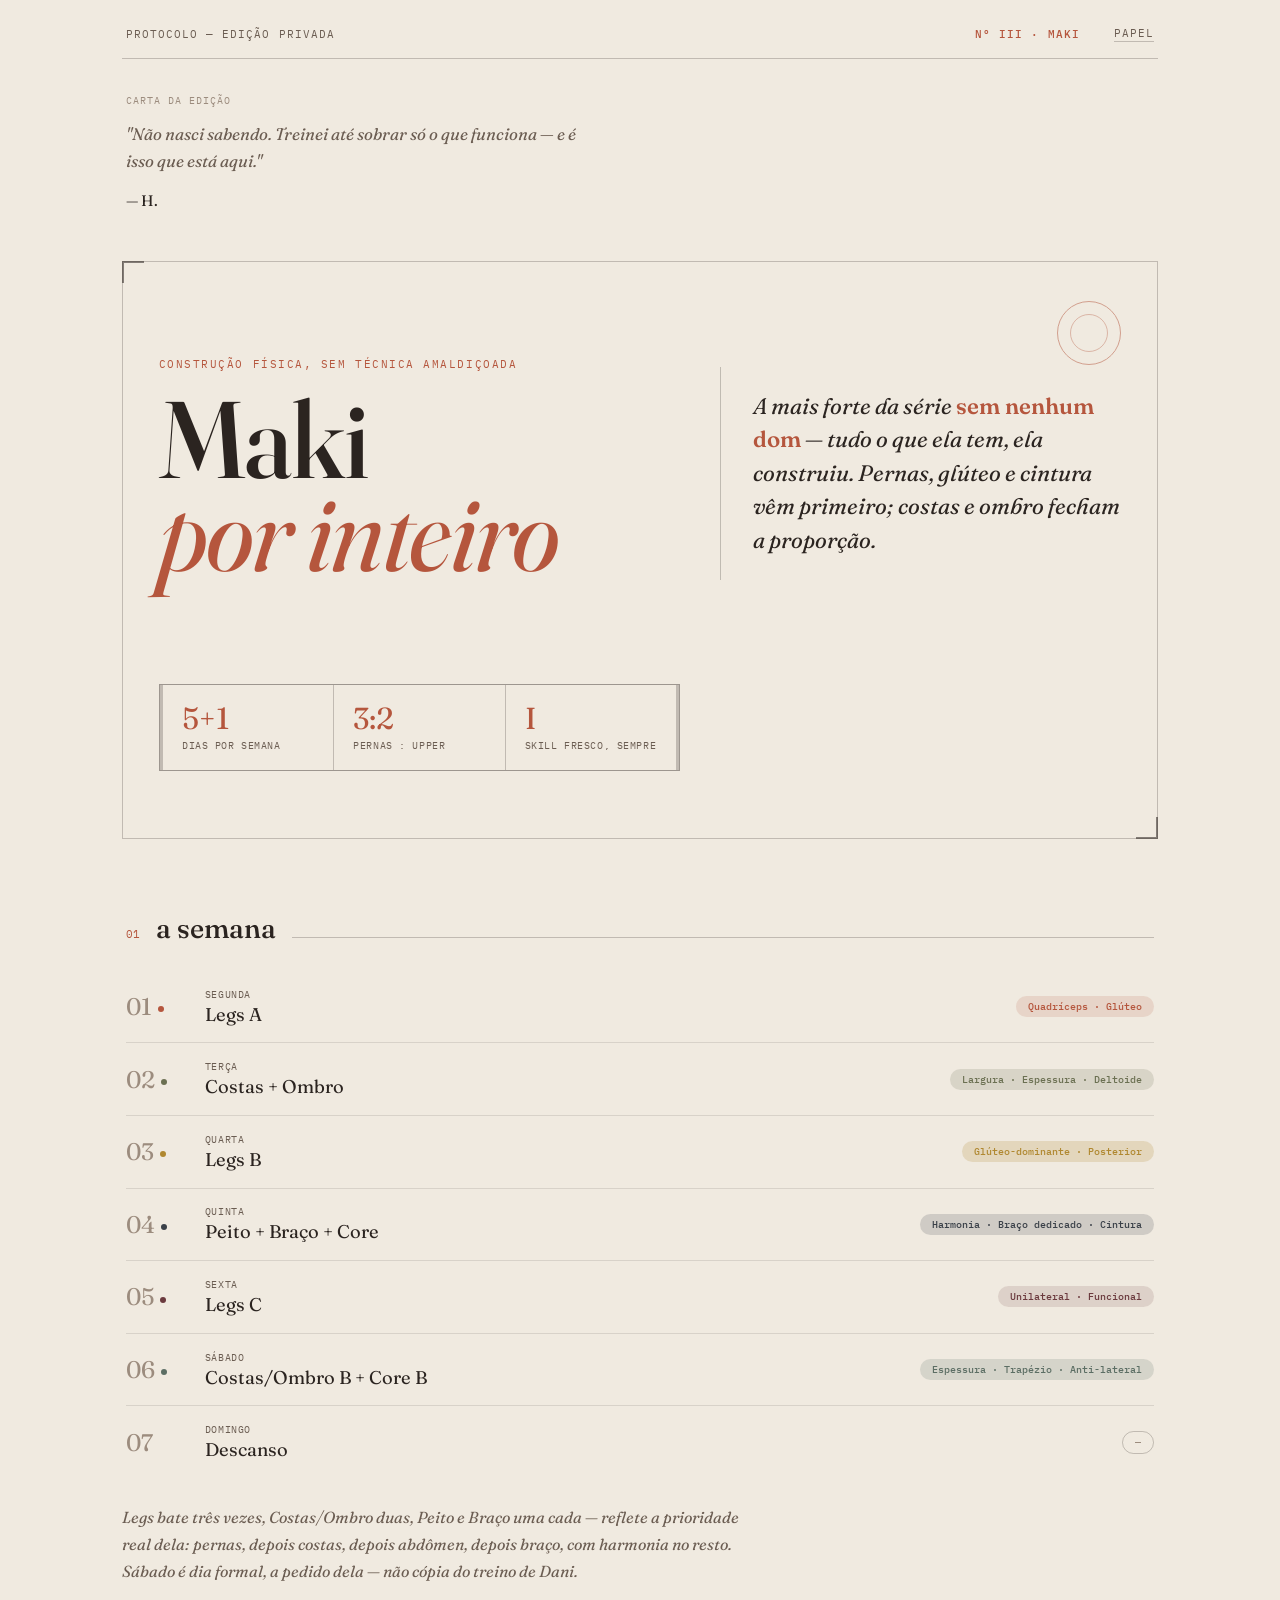
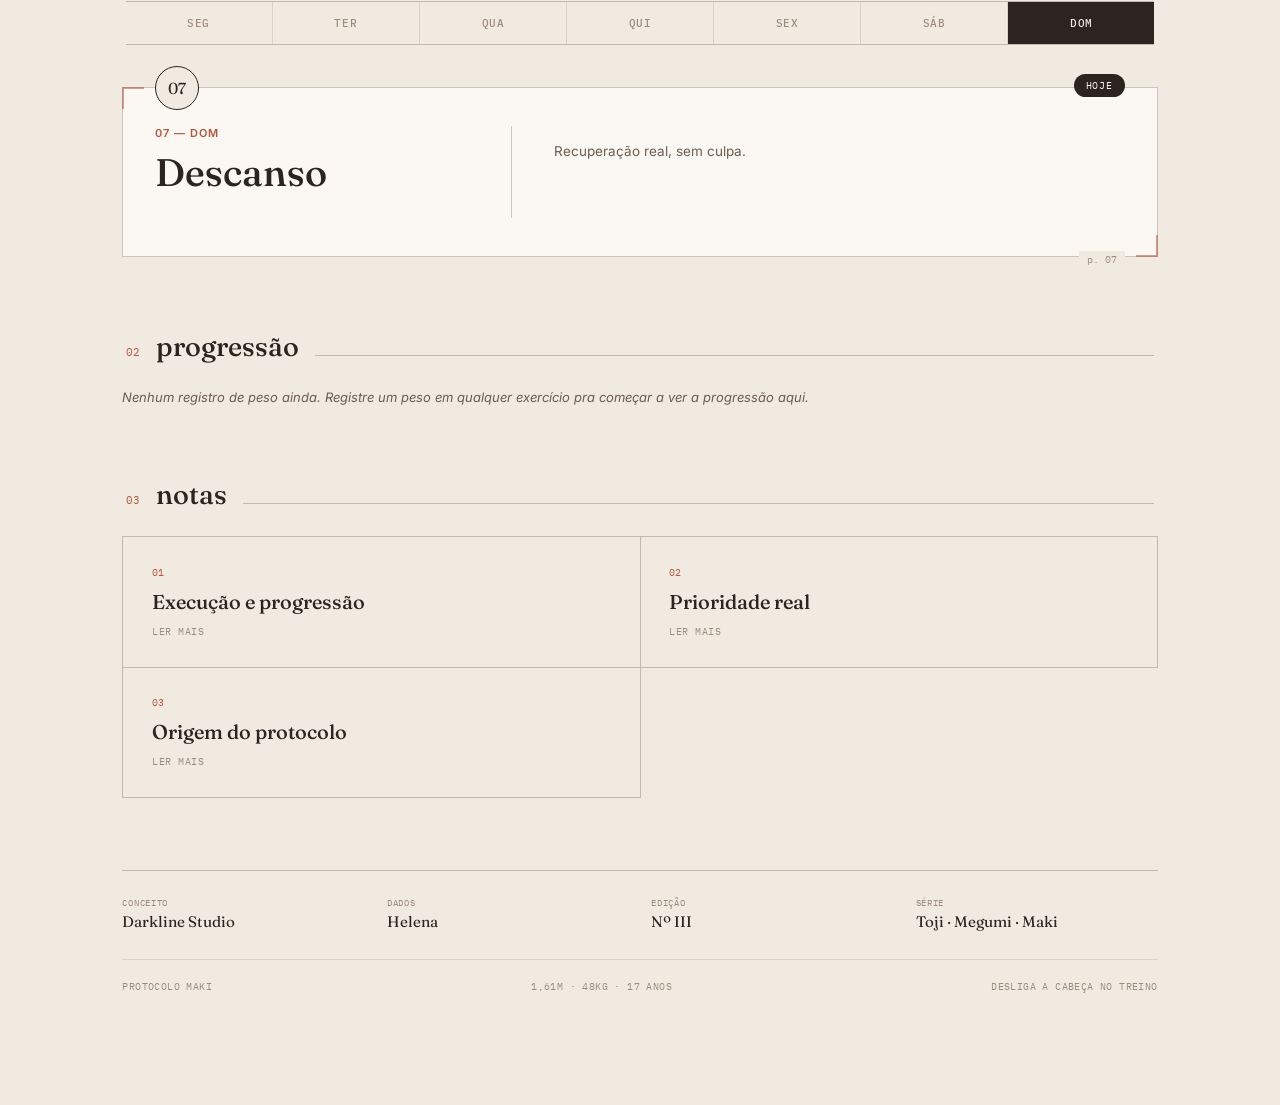
==== docs/maki/index.html @ 4b254512 "Atualizar o maki" ====
<!DOCTYPE html>
<html lang="pt-BR">
<head>
<meta charset="UTF-8">
<meta name="viewport" content="width=device-width, initial-scale=1.0, viewport-fit=cover">
<title>MAKI</title>
<meta name="theme-color" content="#EFE3DC">
<meta name="mobile-web-app-capable" content="yes">
<meta name="apple-mobile-web-app-capable" content="yes">
<meta name="apple-mobile-web-app-status-bar-style" content="black-translucent">
<meta name="apple-mobile-web-app-title" content="Maki">
<link rel="apple-touch-icon" href="data:image/svg+xml,%3Csvg xmlns='http://www.w3.org/2000/svg' viewBox='0 0 100 100'%3E%3Crect width='100' height='100' fill='%233B2A2E'/%3E%3Ctext x='50' y='68' font-family='Georgia, serif' font-size='52' fill='%23EFE3DC' text-anchor='middle'%3EM%3C/text%3E%3C/svg%3E">
<link rel="icon" href="data:image/svg+xml,%3Csvg xmlns='http://www.w3.org/2000/svg' viewBox='0 0 100 100'%3E%3Crect width='100' height='100' fill='%233B2A2E'/%3E%3Ctext x='50' y='68' font-family='Georgia, serif' font-size='52' fill='%23EFE3DC' text-anchor='middle'%3EM%3C/text%3E%3C/svg%3E">
<link id="manifestLink" rel="manifest" href="">
<link rel="preconnect" href="https://fonts.googleapis.com">
<link rel="preconnect" href="https://fonts.gstatic.com" crossorigin>
<link href="https://fonts.googleapis.com/css2?family=Fraunces:ital,opsz,wght@0,9..144,400;0,9..144,500;0,9..144,600;1,9..144,400;1,9..144,500&family=Inter:wght@400;500;600&family=IBM+Plex+Mono:wght@400;500&display=swap" rel="stylesheet">
<style>
:root {
  --bg: #F0EAE0;
  --bg-card: #F7F4EE;
  --bg-deep: #E6DCCE;
  --ink: #2B2420;
  --ink-soft: #6B5D52;
  --ink-faint: #9C8C7E;
  --accent: #B5563D;
  --accent-ink: #F7F4EE;
  --line: rgba(43,36,32,0.12);
  --line-strong: rgba(43,36,32,0.24);
  --cream: #FBF8F3;

  --day-seg: #B5563D;
  --day-ter: #6B7052;
  --day-qua: #B08830;
  --day-qui: #3A4048;
  --day-sex: #6B3A3E;
  --day-sab: #5C6E64;
}

[data-theme="dark"] {
  --bg: #1A1613;
  --bg-card: #211C17;
  --bg-deep: #14100D;
  --ink: #EDE6DA;
  --ink-soft: #A89684;
  --ink-faint: #6B5D52;
  --accent: #D9C9A8;
  --accent-ink: #211C17;
  --line: rgba(237,230,218,0.1);
  --line-strong: rgba(237,230,218,0.2);
  --cream: #241C16;

  --day-seg: #D68465;
  --day-ter: #99A17A;
  --day-qua: #D2AA5C;
  --day-qui: #7E8A96;
  --day-sex: #A56269;
  --day-sab: #8CA396;
}

html { transition: background 0.25s ease; }
body, .panel-grid, .tab-btn, .ex-row, .appendix-cell, .week-card, .hero { transition: background 0.25s ease, color 0.25s ease, border-color 0.25s ease; }

* { box-sizing: border-box; }

html, body {
  margin: 0;
  padding: 0;
  background: var(--bg);
  color: var(--ink);
  font-family: 'Inter', sans-serif;
  -webkit-font-smoothing: antialiased;
  overflow-x: hidden;
  width: 100%;
}

body { position: relative; }

.serif { font-family: 'Fraunces', serif; }
.mono { font-family: 'IBM Plex Mono', monospace; }

/* ---- organic backdrop: ink blobs, painted loosely, never randomly ---- */
.blob-field {
  position: fixed;
  inset: 0;
  z-index: -1;
  overflow: hidden;
  pointer-events: none;
}

.blob-field svg { position: absolute; }

:root[data-theme="dark"] .blob-field svg { filter: brightness(1.6) saturate(1.15); }

/* ---- signature circle, used as a recurring motif ---- */
.ring {
  position: absolute;
  border-radius: 50%;
  border: 1.5px solid currentColor;
  opacity: 0.35;
}

.dot {
  position: absolute;
  border-radius: 50%;
}

.wrap {
  max-width: 1080px;
  width: 100%;
  margin: 0 auto;
  padding: 0 1.4rem 7rem;
  overflow-x: hidden;
}

/* ================= MASTHEAD ================= */

.masthead {
  display: flex;
  justify-content: space-between;
  align-items: center;
  gap: 12px;
  padding: 1.6rem 0.2rem 1rem;
  border-bottom: 1px solid var(--line-strong);
  font-family: 'IBM Plex Mono', monospace;
  font-size: 10.5px;
  letter-spacing: 0.1em;
  text-transform: uppercase;
  color: var(--ink-soft);
}

.masthead .issue { color: var(--accent); font-weight: 500; margin-left: auto; margin-right: 1.4rem; }

.theme-toggle {
  border: none;
  background: none;
  padding: 0;
  font-family: 'IBM Plex Mono', monospace;
  font-size: 10.5px;
  letter-spacing: 0.1em;
  text-transform: uppercase;
  color: var(--ink-soft);
  cursor: pointer;
  border-bottom: 1px solid var(--line-strong);
  padding-bottom: 1px;
  transition: color 0.2s ease, border-color 0.2s ease;
}

.theme-toggle:hover { color: var(--accent); border-color: var(--accent); }

.theme-toggle .label-dark { display: none; }
[data-theme="dark"] .theme-toggle .label-light { display: none; }
[data-theme="dark"] .theme-toggle .label-dark { display: inline; }

.editorial-letter {
  padding: 2.2rem 0.2rem 1.6rem;
  max-width: 460px;
}

.editorial-letter .sig-kicker {
  font-family: 'IBM Plex Mono', monospace;
  font-size: 10px;
  letter-spacing: 0.1em;
  text-transform: uppercase;
  color: var(--ink-faint);
  margin-bottom: 0.9rem;
}

.editorial-letter p {
  font-family: 'Fraunces', serif;
  font-style: italic;
  font-size: 1.05rem;
  line-height: 1.6;
  color: var(--ink-soft);
  margin: 0;
}

.editorial-letter .sig {
  margin-top: 1rem;
  font-family: 'Fraunces', serif;
  font-style: normal;
  font-size: 0.95rem;
  color: var(--ink);
}

/* ================= HERO — editorial spread ================= */

.hero {
  display: grid;
  grid-template-columns: 1.3fr 1fr;
  gap: 2.5rem;
  align-items: end;
  padding: 3.4rem 2.2rem 4.2rem;
  border: 1px solid var(--line-strong);
  position: relative;
  margin-top: 1.6rem;
}

.hero::before, .hero::after,
.hero-corner-tl, .hero-corner-br { content: ''; }

.frame-corner {
  position: absolute;
  width: 22px;
  height: 22px;
  border-color: var(--accent);
  opacity: 0.55;
}
.frame-corner.tl { top: -1px; left: -1px; border-top: 2px solid; border-left: 2px solid; }
.frame-corner.br { bottom: -1px; right: -1px; border-bottom: 2px solid; border-right: 2px solid; }

.hero-ring {
  position: absolute;
  top: 2.4rem;
  right: 2.2rem;
  width: 64px;
  height: 64px;
  border-radius: 50%;
  border: 1.5px solid var(--accent);
  opacity: 0.5;
}
.hero-ring::before {
  content: '';
  position: absolute;
  inset: 12px;
  border-radius: 50%;
  border: 1px solid var(--accent);
  opacity: 0.7;
}

.hero-left { grid-column: 1; }

.hero-kicker {
  font-family: 'IBM Plex Mono', monospace;
  font-size: 11px;
  letter-spacing: 0.14em;
  text-transform: uppercase;
  color: var(--accent);
  margin-bottom: 1.4rem;
}

.hero-title {
  font-family: 'Fraunces', serif;
  font-weight: 500;
  font-size: clamp(3.4rem, 9vw, 6.8rem);
  line-height: 0.86;
  margin: 0;
  letter-spacing: -0.015em;
  color: var(--ink);
}

.hero-title .it { font-style: italic; font-weight: 400; color: var(--accent); }

.hero-right {
  grid-column: 2;
  border-left: 1px solid var(--line-strong);
  padding-left: 2rem;
}

.hero-manifesto {
  font-family: 'Fraunces', serif;
  font-style: italic;
  font-weight: 400;
  font-size: clamp(1.1rem, 2.4vw, 1.4rem);
  line-height: 1.5;
  color: var(--ink);
}

.hero-manifesto b { font-style: normal; font-weight: 600; color: var(--accent); }

.hero-meta-row {
  margin-top: 4rem;
  padding: 0 0.2rem;
  display: grid;
  grid-template-columns: repeat(3, 1fr);
  gap: 1px;
  background: var(--line-strong);
  border: 1px solid var(--line-strong);
}

.hero-meta-cell {
  background: var(--bg);
  padding: 1.1rem 1.2rem;
}

.hero-meta-cell .num { font-family: 'Fraunces', serif; font-size: 1.9rem; color: var(--accent); line-height: 1; }
.hero-meta-cell .lbl { font-family: 'IBM Plex Mono', monospace; font-size: 9.5px; letter-spacing: 0.06em; text-transform: uppercase; color: var(--ink-soft); margin-top: 0.4rem; }

/* ================= SECTION LABEL ================= */

.section-label {
  display: flex;
  align-items: baseline;
  gap: 1rem;
  margin: 4.5rem 0.2rem 1.6rem;
}

.section-label .n { font-family: 'IBM Plex Mono', monospace; font-size: 11px; color: var(--accent); }
.section-label h2 { font-family: 'Fraunces', serif; font-weight: 500; font-size: 1.7rem; margin: 0; }
.section-label .rule { flex: 1; height: 1px; background: var(--line-strong); }

/* ================= WEEK — editorial index ================= */

.week-index { padding: 0 0.2rem; }

.week-row {
  display: grid;
  grid-template-columns: 60px 1fr auto;
  align-items: center;
  gap: 1.2rem;
  padding: 1.05rem 0;
  border-bottom: 1px solid var(--line);
}

.week-row .day-num { font-family: 'Fraunces', serif; font-size: 1.5rem; color: var(--ink-faint); }
.week-row .day-name { font-family: 'IBM Plex Mono', monospace; font-size: 10px; letter-spacing: 0.06em; text-transform: uppercase; color: var(--ink-soft); }
.week-row .day-title { font-family: 'Fraunces', serif; font-size: 1.15rem; color: var(--ink); margin-top: 2px; }

.week-tag {
  font-family: 'IBM Plex Mono', monospace;
  font-size: 10px;
  padding: 4px 12px;
  border-radius: 100px;
  white-space: nowrap;
  font-weight: 500;
}

.week-note {
  margin-top: 1.6rem;
  font-family: 'Fraunces', serif;
  font-style: italic;
  font-size: 1rem;
  line-height: 1.7;
  color: var(--ink-soft);
  max-width: 640px;
}

/* ================= TABS — as a folio strip ================= */

.tabs-nav {
  display: flex;
  gap: 0;
  overflow-x: auto;
  margin: 0 0.2rem;
  -webkit-overflow-scrolling: touch;
  border-top: 1px solid var(--line-strong);
  border-bottom: 1px solid var(--line-strong);
}

.tab-btn {
  flex: 1 0 auto;
  font-family: 'IBM Plex Mono', monospace;
  font-size: 11px;
  letter-spacing: 0.05em;
  font-weight: 500;
  padding: 14px 18px;
  background: transparent;
  border: none;
  border-right: 1px solid var(--line);
  color: var(--ink-faint);
  cursor: pointer;
  text-transform: uppercase;
  transition: background 0.15s ease, color 0.15s ease;
}

.tab-btn:last-child { border-right: none; }
.tab-btn:hover { background: var(--bg-card); color: var(--ink); }
.tab-btn.active { background: var(--ink); color: var(--bg); }

/* ================= DAY PANEL — asymmetric spread ================= */

.day-panel { display: none; padding-top: 2.6rem; }
.day-panel.active { display: block; }

.panel-grid {
  display: grid;
  grid-template-columns: 1fr 1.6fr;
  gap: 2.6rem;
  border: 1px solid var(--line-strong);
  padding: 2.4rem 2rem;
  position: relative;
  background: var(--cream);
}

.panel-grid .frame-corner.tl,
.panel-grid .frame-corner.br { border-color: var(--accent); }

.panel-seal {
  position: absolute;
  top: -22px;
  left: 2rem;
  width: 44px;
  height: 44px;
  border-radius: 50%;
  background: var(--bg);
  border: 1.5px solid var(--ink);
  display: flex;
  align-items: center;
  justify-content: center;
  font-family: 'Fraunces', serif;
  font-size: 1rem;
  color: var(--ink);
}

.today-mark {
  position: absolute;
  top: -14px;
  right: 2rem;
  font-family: 'IBM Plex Mono', monospace;
  font-size: 9.5px;
  letter-spacing: 0.08em;
  text-transform: uppercase;
  background: var(--ink);
  color: var(--cream);
  padding: 5px 12px;
  border-radius: 100px;
}

.page-num {
  position: absolute;
  bottom: -12px;
  right: 2rem;
  font-family: 'IBM Plex Mono', monospace;
  font-size: 10px;
  color: var(--ink-faint);
  background: var(--bg);
  padding: 2px 8px;
}

.panel-side {
  border-right: 1px solid var(--line-strong);
  padding-right: 2.2rem;
}

.panel-eyebrow { font-family: 'Inter', sans-serif; font-size: 11px; font-weight: 600; letter-spacing: 0.09em; text-transform: uppercase; color: var(--accent); margin-bottom: 0.8rem; }

.panel-heading {
  font-family: 'Fraunces', serif;
  font-weight: 500;
  font-size: 2.4rem;
  line-height: 1.02;
  margin: 0 0 0.6rem;
}

.panel-subhead { font-family: 'Fraunces', serif; font-style: italic; font-size: 1rem; color: var(--ink-soft); margin-bottom: 1.6rem; }

.panel-intro {
  font-size: 13.5px;
  line-height: 1.75;
  color: var(--ink-soft);
}

.side-block { margin-top: 1.8rem; }
.side-block .label { font-family: 'Inter', sans-serif; font-size: 10.5px; font-weight: 600; letter-spacing: 0.07em; text-transform: uppercase; color: var(--ink-faint); margin-bottom: 0.5rem; }
.side-block .val { font-size: 13px; color: var(--ink); line-height: 1.6; }

.skill-plate {
  margin-top: 1.8rem;
  padding: 1.1rem 1.2rem;
  background: var(--bg-card);
  border: 1px solid var(--line);
}

.skill-plate .label { font-family: 'Inter', sans-serif; font-size: 10.5px; font-weight: 600; letter-spacing: 0.07em; text-transform: uppercase; color: var(--day-c, var(--accent)); margin-bottom: 0.5rem; }
.skill-plate .name { font-family: 'Fraunces', serif; font-size: 1.2rem; }
.skill-plate .stage { font-family: 'IBM Plex Mono', monospace; font-size: 10.5px; color: var(--ink-soft); margin-top: 3px; }

/* exercises — as a numbered editorial list, not chat cards */

.ex-list { border-top: 1px solid var(--line-strong); }

.ex-row {
  border-bottom: 1px solid var(--line);
  cursor: pointer;
  display: flex;
  align-items: stretch;
}

.ex-row-main {
  display: flex;
  flex-direction: column;
  flex: 1 1 auto;
  min-width: 0;
}

.reorder-arrows {
  display: none;
  flex-direction: column;
  flex: 0 0 auto;
  border-right: 1px solid var(--line);
}

.day-panel.reorder-active .reorder-arrows { display: flex; }

.arrow-btn {
  flex: 1 1 50%;
  border: none;
  background: transparent;
  color: var(--ink);
  font-size: 12px;
  width: 30px;
  cursor: pointer;
  padding: 0;
}

.arrow-btn:first-child { border-bottom: 1px solid var(--line); }
.arrow-btn:disabled { opacity: 0.25; cursor: default; }
.arrow-btn:not(:disabled):hover { background: var(--line); }

.ex-row-head {
  display: grid;
  grid-template-columns: 32px 1fr auto auto;
  align-items: center;
  gap: 14px;
  padding: 15px 4px;
}

.ex-row-head .idx { font-family: 'Fraunces', serif; font-size: 1.1rem; color: var(--ink-faint); }
.ex-row-head .name { font-size: 14.5px; font-weight: 500; }
.ex-row-head .rir { font-family: 'IBM Plex Mono', monospace; font-size: 10px; color: var(--day-c, var(--accent)); white-space: nowrap; }
.ex-row-head .plus { font-family: 'Fraunces', serif; font-size: 18px; color: var(--ink-faint); width: 16px; text-align: center; }

.done-dot {
  display: inline-block;
  width: 6px;
  height: 6px;
  border-radius: 50%;
  background: var(--accent);
  margin-left: 7px;
  vertical-align: middle;
}

.done-check {
  display: flex;
  align-items: center;
  gap: 8px;
  margin-top: 10px;
  font-size: 11.5px;
  font-family: 'IBM Plex Mono', monospace;
  letter-spacing: 0.02em;
  text-transform: uppercase;
  color: var(--ink-soft);
  cursor: pointer;
  user-select: none;
}

.done-check input { position: absolute; opacity: 0; width: 0; height: 0; }

.done-check .box {
  flex: 0 0 auto;
  width: 14px;
  height: 14px;
  border: 1.5px solid var(--line-strong);
  background: var(--bg);
  display: flex;
  align-items: center;
  justify-content: center;
  transition: border-color 0.15s ease;
}

.done-check .box::after {
  content: '';
  width: 7px;
  height: 7px;
  background: var(--accent);
  opacity: 0;
  transform: scale(0.4);
  transition: opacity 0.12s ease, transform 0.12s ease;
}

.done-check input:checked ~ .box { border-color: var(--accent); }
.done-check input:checked ~ .box::after { opacity: 1; transform: scale(1); }
.done-check:hover .box { border-color: var(--ink-soft); }

.weight-track {
  margin-top: 12px;
  padding-top: 12px;
  border-top: 1px solid var(--line);
}

.weight-last {
  font-family: 'IBM Plex Mono', monospace;
  font-size: 11px;
  color: var(--ink-soft);
  margin-bottom: 8px;
}

.weight-last b { color: var(--ink); font-weight: 600; }

.weight-form { display: flex; gap: 6px; align-items: center; flex-wrap: wrap; }

.weight-input {
  width: 62px;
  border: 1px solid var(--line-strong);
  border-radius: 2px;
  background: var(--bg);
  color: var(--ink);
  font-family: 'Inter', sans-serif;
  font-size: 13px;
  padding: 7px 9px;
}

.weight-input:focus, .weight-type:focus { outline: none; border-color: var(--accent); }

.weight-type {
  border: 1px solid var(--line-strong);
  border-radius: 2px;
  background: var(--bg);
  color: var(--ink);
  font-family: 'Inter', sans-serif;
  font-size: 11.5px;
  padding: 7px 8px;
}

/* Sistema de botão único: .btn + modificador de peso visual */
.btn {
  font-family: 'Inter', sans-serif;
  font-size: 11.5px;
  font-weight: 600;
  letter-spacing: 0.04em;
  text-transform: uppercase;
  cursor: pointer;
  border-radius: 2px;
  padding: 8px 14px;
  transition: background 0.15s ease, color 0.15s ease, border-color 0.15s ease;
}

.btn-primary {
  border: 1px solid var(--accent);
  background: var(--accent);
  color: var(--accent-ink);
}
.btn-primary:hover { opacity: 0.88; }

.btn-secondary {
  border: 1px solid var(--ink);
  background: transparent;
  color: var(--ink);
}
.btn-secondary:hover, .btn-secondary.active { background: var(--ink); color: var(--bg); }

.btn-ghost {
  border: none;
  background: none;
  color: var(--ink-soft);
  padding: 4px 6px;
  font-weight: 500;
}
.btn-ghost:hover { color: var(--ink); }

.weight-save { }
.weight-saved-tag {
  font-family: 'Inter', sans-serif;
  font-size: 11px;
  font-weight: 600;
  color: var(--accent);
  margin-left: 4px;
}

.quick-register-row { display: flex; justify-content: center; margin-top: 16px; }

.reorder-toggle-row {
  display: flex;
  justify-content: center;
  gap: 10px;
  margin-top: 8px;
  opacity: 0.5;
}

.reorder-toggle-row:hover { opacity: 1; }

.progress-select {
  width: 100%;
  border: 1.5px solid var(--line-strong);
  background: var(--bg);
  color: var(--ink);
  font-family: 'IBM Plex Mono', monospace;
  font-size: 12.5px;
  padding: 9px 10px;
  margin-bottom: 16px;
}

.progress-empty { font-size: 13px; color: var(--ink-soft); font-style: italic; }

.progress-svg {
  width: 100%;
  height: auto;
  border: 1.5px solid var(--line-strong);
  background: var(--bg);
}

.progress-current {
  margin-top: 10px;
  font-family: 'IBM Plex Mono', monospace;
  font-size: 11.5px;
  color: var(--ink-soft);
}

.progress-current b { color: var(--ink); }

.ex-row-body {
  display: grid;
  grid-template-rows: 0fr;
  overflow: hidden;
  transition: grid-template-rows 0.2s ease;
}

.ex-row-body > .ex-row-body-inner {
  overflow: hidden;
  min-height: 0;
}

.ex-row.open .ex-row-body { grid-template-rows: 1fr; }

.ex-row-body-inner {
  padding: 0 4px 0 46px;
  max-width: 480px;
  max-height: 0;
  transition: padding 0.2s ease;
  font-size: 14px;
  color: var(--ink-soft);
  line-height: 1.65;
}

.ex-row.open .ex-row-body-inner {
  padding: 0 4px 16px 46px;
  max-height: none;
}

.ex-row-body-inner b { color: var(--accent); font-weight: 600; }

.cooldown-line {
  margin-top: 1.6rem;
  padding-top: 1rem;
  border-top: 1px dashed var(--line-strong);
  font-size: 12.5px;
  color: var(--ink-soft);
  font-style: italic;
  font-family: 'Fraunces', serif;
}

/* ================= APPENDIX — magazine footnotes ================= */

.appendix-grid { display: grid; grid-template-columns: 1fr 1fr; gap: 0; border-top: 1px solid var(--line-strong); border-left: 1px solid var(--line-strong); }

.appendix-cell {
  border-right: 1px solid var(--line-strong);
  border-bottom: 1px solid var(--line-strong);
  padding: 1.8rem 1.8rem;
  cursor: pointer;
}

.appendix-cell .num { font-family: 'IBM Plex Mono', monospace; font-size: 10px; color: var(--accent); margin-bottom: 0.6rem; }
.appendix-cell h3 { font-family: 'Fraunces', serif; font-weight: 500; font-size: 1.25rem; margin: 0 0 0.7rem; }
.appendix-cell .body {
  display: grid;
  grid-template-rows: 0fr;
  overflow: hidden;
  transition: grid-template-rows 0.25s ease;
  font-size: 14.5px;
  line-height: 1.75;
  color: var(--ink-soft);
}
.appendix-cell .body > .body-inner { overflow: hidden; min-height: 0; }
.appendix-cell.open .body { grid-template-rows: 1fr; margin-top: 0.9rem; }
.appendix-cell .body b { color: var(--ink); font-weight: 600; }
.appendix-cell .toggle-hint { font-family: 'IBM Plex Mono', monospace; font-size: 9.5px; color: var(--ink-faint); text-transform: uppercase; letter-spacing: 0.05em; }

/* ================= COLOPHON ================= */

.colophon-rich {
  margin-top: 4.5rem;
  padding-top: 1.6rem;
  border-top: 1px solid var(--line-strong);
}

.colophon-row {
  display: grid;
  grid-template-columns: repeat(4, 1fr);
  gap: 1.4rem;
}

.colophon-row > div { display: flex; flex-direction: column; gap: 4px; }

.ct-label {
  font-family: 'IBM Plex Mono', monospace;
  font-size: 9px;
  letter-spacing: 0.08em;
  text-transform: uppercase;
  color: var(--ink-faint);
}

.ct-val {
  font-family: 'Fraunces', serif;
  font-size: 0.95rem;
  color: var(--ink);
}

.colophon {
  margin-top: 1.8rem;
  padding-top: 1.2rem;
  border-top: 1px solid var(--line);
  font-family: 'IBM Plex Mono', monospace;
  font-size: 10px;
  letter-spacing: 0.04em;
  color: var(--ink-faint);
  display: flex;
  justify-content: space-between;
  flex-wrap: wrap;
  gap: 8px;
  text-transform: uppercase;
}

@media (max-width: 760px) {
  .hero { grid-template-columns: 1fr; gap: 2rem; padding-top: 2.2rem; }
  .hero-right { border-left: none; padding-left: 0; border-top: 1px solid var(--line-strong); padding-top: 1.6rem; }
  .hero-meta-row { grid-template-columns: 1fr; margin-top: 2.4rem; }
  .panel-grid { grid-template-columns: 1fr; gap: 1.4rem; }
  .panel-side { border-right: none; padding-right: 0; border-bottom: 1px solid var(--line-strong); padding-bottom: 1.6rem; }
  .appendix-grid { grid-template-columns: 1fr; }
  .week-row { grid-template-columns: 40px 1fr; }
  .week-tag { grid-column: 1 / -1; justify-self: start; margin-top: 6px; }
  .colophon-row { grid-template-columns: 1fr 1fr; gap: 1.2rem 1rem; }
  .theme-toggle { width: 40px; height: 40px; top: 0.8rem; right: 0.8rem; }
  .masthead { padding-right: 3.2rem; }
}
</style>
</head>
<body>

<div class="blob-field">
  <svg width="420" height="420" style="top:-140px; left:-160px; opacity:0.5;" viewBox="0 0 200 200">
    <path fill="#D4A24C" fill-opacity="0.28" d="M56.8,-64.3C72.1,-54.1,82.2,-35.5,84.6,-16.4C87,2.7,81.7,22.3,70.6,37.5C59.5,52.7,42.6,63.5,24.3,69.4C6,75.3,-13.7,76.3,-30.9,69.8C-48.1,63.3,-62.8,49.3,-70.5,32C-78.2,14.7,-78.9,-5.9,-72.1,-23.4C-65.3,-40.9,-51,-55.3,-35,-64.5C-19,-73.7,-1.3,-77.7,15.3,-75.5C31.9,-73.3,41.5,-74.5,56.8,-64.3Z" transform="translate(100 100)"/>
  </svg>
  <svg width="380" height="380" style="top:620px; right:-140px; opacity:0.45;" viewBox="0 0 200 200">
    <path fill="#8E9B7E" fill-opacity="0.24" d="M45.2,-52.1C57.6,-42.6,65.6,-26.8,68.1,-9.9C70.6,7,67.6,25,57.9,38.4C48.2,51.8,31.8,60.6,14.1,64.8C-3.6,69,-22.6,68.6,-38.2,60.4C-53.8,52.2,-66,36.2,-70.2,18.1C-74.4,0,-70.6,-20.2,-60.1,-35.8C-49.6,-51.4,-32.4,-62.4,-14.5,-65.1C3.4,-67.8,32.8,-61.6,45.2,-52.1Z" transform="translate(100 100)"/>
  </svg>
  <svg width="320" height="320" style="bottom:-100px; left:10%; opacity:0.4;" viewBox="0 0 200 200">
    <path fill="#A85D52" fill-opacity="0.20" d="M39.8,-46.5C50.9,-38.4,58.6,-24.8,61.2,-9.8C63.8,5.2,61.3,21.6,52.8,33.8C44.3,46,29.8,54,13.8,59.1C-2.2,64.2,-19.7,66.4,-34.4,60.2C-49.1,54,-61,39.4,-66.1,22.5C-71.2,5.6,-69.5,-13.6,-60.8,-28.5C-52.1,-43.4,-36.4,-54,-20.5,-59.6C-4.6,-65.2,11.5,-65.8,25.5,-60.3C39.5,-54.8,39.5,-54.8,39.8,-46.5Z" transform="translate(100 100)"/>
  </svg>
  <svg width="260" height="260" style="top:1500px; right:6%; opacity:0.4;" viewBox="0 0 200 200">
    <path fill="#7A3B3F" fill-opacity="0.16" d="M44.3,-51.2C56.4,-41.7,64,-26.5,66.4,-10.4C68.8,5.7,66,22.7,57.1,35.9C48.2,49.1,33.2,58.5,16.5,63.2C-0.2,67.9,-18.6,67.9,-33.9,60.6C-49.2,53.3,-61.4,38.7,-66.5,21.6C-71.6,4.5,-69.6,-15.1,-60.6,-30.1C-51.6,-45.1,-35.6,-55.5,-19.3,-63.1C-3,-70.7,13.6,-75.5,26.9,-70.3C40.2,-65.1,32.2,-60.7,44.3,-51.2Z" transform="translate(100 100)"/>
  </svg>
</div>

<svg width="0" height="0" style="position:absolute;">
  <defs>
    <filter id="inkTexture"><feTurbulence type="fractalNoise" baseFrequency="0.9" numOctaves="2" result="noise"/><feColorMatrix in="noise" type="matrix" values="0 0 0 0 0  0 0 0 0 0  0 0 0 0 0  0 0 0 0.04 0"/></filter>
  </defs>
</svg>

<div class="wrap">

  <div class="masthead">
    <span>Protocolo — edição privada</span>
    <span class="issue">Nº III · MAKI</span>
    <button class="theme-toggle" id="themeToggle" type="button" aria-label="Alternar tema">
      <span class="label-light">papel</span><span class="label-dark">noite</span>
    </button>
  </div>

  <div class="editorial-letter">
    <div class="sig-kicker">carta da edição</div>
    <p>"Não nasci sabendo. Treinei até sobrar só o que funciona — e é isso que está aqui."</p>
    <div class="sig">— H.</div>
  </div>

  <section class="hero">
    <span class="frame-corner tl"></span>
    <span class="frame-corner br"></span>
    <span class="hero-ring"></span>
    <div class="hero-left">
      <div class="hero-kicker">construção física, sem técnica amaldiçoada</div>
      <h1 class="hero-title">Maki<br><span class="it">por inteiro</span></h1>
    </div>
    <div class="hero-right">
      <p class="hero-manifesto">A mais forte da série <b>sem nenhum dom</b> — tudo o que ela tem, ela construiu. Pernas, glúteo e cintura vêm primeiro; costas e ombro fecham a proporção.</p>
    </div>
    <div class="hero-meta-row">
      <div class="hero-meta-cell"><div class="num">5+1</div><div class="lbl">dias por semana</div></div>
      <div class="hero-meta-cell"><div class="num">3:2</div><div class="lbl">pernas : upper</div></div>
      <div class="hero-meta-cell"><div class="num">I</div><div class="lbl">skill fresco, sempre</div></div>
    </div>
  </section>

  <section id="semana">
    <div class="section-label"><span class="n">01</span><h2>a semana</h2><span class="rule"></span></div>
    <div class="week-index">
      <div class="week-row">
        <div class="day-num">01<span class="dot" style="width:6px; height:6px; background:var(--day-seg); position:static; display:inline-block; margin-left:6px; vertical-align:middle;"></span></div>
        <div><div class="day-name">Segunda</div><div class="day-title">Legs A</div></div>
        <div class="week-tag" style="background:color-mix(in srgb, var(--day-seg) 15%, transparent); color:var(--day-seg);">Quadríceps · Glúteo</div>
      </div>
      <div class="week-row">
        <div class="day-num">02<span class="dot" style="width:6px; height:6px; background:var(--day-ter); position:static; display:inline-block; margin-left:6px; vertical-align:middle;"></span></div>
        <div><div class="day-name">Terça</div><div class="day-title">Costas + Ombro</div></div>
        <div class="week-tag" style="background:color-mix(in srgb, var(--day-ter) 18%, transparent); color:var(--day-ter);">Largura · Espessura · Deltoide</div>
      </div>
      <div class="week-row">
        <div class="day-num">03<span class="dot" style="width:6px; height:6px; background:var(--day-qua); position:static; display:inline-block; margin-left:6px; vertical-align:middle;"></span></div>
        <div><div class="day-name">Quarta</div><div class="day-title">Legs B</div></div>
        <div class="week-tag" style="background:color-mix(in srgb, var(--day-qua) 20%, transparent); color:var(--day-qua);">Glúteo-dominante · Posterior</div>
      </div>
      <div class="week-row">
        <div class="day-num">04<span class="dot" style="width:6px; height:6px; background:var(--day-qui); position:static; display:inline-block; margin-left:6px; vertical-align:middle;"></span></div>
        <div><div class="day-name">Quinta</div><div class="day-title">Peito + Braço + Core</div></div>
        <div class="week-tag" style="background:color-mix(in srgb, var(--day-qui) 18%, transparent); color:var(--day-qui);">Harmonia · Braço dedicado · Cintura</div>
      </div>
      <div class="week-row">
        <div class="day-num">05<span class="dot" style="width:6px; height:6px; background:var(--day-sex); position:static; display:inline-block; margin-left:6px; vertical-align:middle;"></span></div>
        <div><div class="day-name">Sexta</div><div class="day-title">Legs C</div></div>
        <div class="week-tag" style="background:color-mix(in srgb, var(--day-sex) 14%, transparent); color:var(--day-sex);">Unilateral · Funcional</div>
      </div>
      <div class="week-row">
        <div class="day-num">06<span class="dot" style="width:6px; height:6px; background:var(--day-sab); position:static; display:inline-block; margin-left:6px; vertical-align:middle;"></span></div>
        <div><div class="day-name">Sábado</div><div class="day-title">Costas/Ombro B + Core B</div></div>
        <div class="week-tag" style="background:color-mix(in srgb, var(--day-sab) 18%, transparent); color:var(--day-sab);">Espessura · Trapézio · Anti-lateral</div>
      </div>
      <div class="week-row" style="border-bottom:none;">
        <div class="day-num">07</div>
        <div><div class="day-name">Domingo</div><div class="day-title">Descanso</div></div>
        <div class="week-tag" style="background:transparent; color:var(--ink-faint); border:1px solid var(--line-strong);">—</div>
      </div>
    </div>
    <p class="week-note">Legs bate três vezes, Costas/Ombro duas, Peito e Braço uma cada — reflete a prioridade real dela: pernas, depois costas, depois abdômen, depois braço, com harmonia no resto. Sábado é dia formal, a pedido dela — não cópia do treino de Dani.</p>
  </section>

  <nav class="tabs-nav" id="tabsNav"></nav>

  <div id="panels"></div>

  <section id="progressao">
    <div class="section-label"><span class="n">02</span><h2>progressão</h2><span class="rule"></span></div>
    <div id="progressaoContent"></div>
  </section>

  <section id="apendice">
    <div class="section-label"><span class="n">03</span><h2>notas</h2><span class="rule"></span></div>
    <div class="appendix-grid" id="accordion"></div>
  </section>

  <div class="colophon-rich">
    <div class="colophon-row">
      <div><span class="ct-label">conceito</span><span class="ct-val">Darkline Studio</span></div>
      <div><span class="ct-label">dados</span><span class="ct-val">Helena</span></div>
      <div><span class="ct-label">edição</span><span class="ct-val">Nº III</span></div>
      <div><span class="ct-label">série</span><span class="ct-val">Toji · Megumi · Maki</span></div>
    </div>
  </div>

  <div class="colophon">
    <span>Protocolo Maki</span>
    <span>1,61m · 48kg · 17 anos</span>
    <span>desliga a cabeça no treino</span>
  </div>

</div>

<script>
const DAY_ACCENT = {
  seg: { bg: 'var(--day-seg)' },
  ter: { bg: 'var(--day-ter)' },
  qua: { bg: 'var(--day-qua)' },
  qui: { bg: 'var(--day-qui)' },
  sex: { bg: 'var(--day-sex)' },
  sab: { bg: 'var(--day-sab)' }
};

const commonAccordion = [
  {
    title: 'Execução e progressão',
    body: '<b>Estrutura:</b> séries e reps variam por papel do exercício — composto principal 4x8, composto secundário 3-4x10, isolador 3x12-15, panturrilha/trapézio reps mais altas (15-20). Progressão dupla: não bate o topo da faixa → segura peso; bate em tudo → sobe peso.<br><br><b>RIR calibrado por papel:</b> principal RIR 2 (sustenta o resto do treino), secundários RIR 1-2, isoladores RIR 0-1. Ela já tem experiência real e consegue empurrar perto do limite — RIR mais agressivo que antes, sem o conservadorismo extra que um iniciante precisaria.<br><br>Skill fica fora do sistema de séries — progride por qualidade de execução, nunca por quantidade forçada.'
  },
  {
    title: 'Prioridade real',
    body: 'Ordem declarada: <b>pernas &gt; costas &gt; abdômen (cintura fina) &gt; braço</b> — mas harmonia total, nenhum grupo negligenciado. Pernas recebem 3x/semana (a maior frequência), costas+ombro 2x, abdômen 2x, braço ganhou pela primeira vez um exercício isolado dedicado. Peito e trapézio entram por harmonia, mesmo não sendo prioridade — um corpo bem treinado não pode ter buracos.'
  },
  {
    title: 'Origem do protocolo',
    body: 'Construído a partir de dados atuais da Helena: 1,61m, 48kg. Quer muito calistenia mas ainda não tem força de base — por isso entram como skill em progressão assistida, nunca como movimento avançado jogado sem preparo. Prefere <b>desligar a cabeça</b> durante o treino. Sábado deixou de ser opcional e virou dia formal, a pedido dela — mas com identidade própria, não cópia do treino de Dani.'
  }
];

const days = [
  {
    id: 'seg', label: 'Seg', num: '01', type: 'legs',
    title: 'Legs A', subtitle: 'quadríceps · glúteo',
    intro: 'Prioridade número um dela — quadríceps abre a semana fresco, com o composto principal levando o peso real do dia.',
    warmup: 'agachamento sem peso 2x10 · hip 90/90 2x40s',
    skill: { name: 'Pistol squat', desc: 'Progressão · caixa/apoio' },
    exercises: [
      { name: 'Agachamento livre', rir: 'RIR 2', sets: '4x8', role: 'Composto principal', detail: 'Quadríceps — motor do dia.' },
      { name: 'Leg press', rir: 'RIR 1-2', sets: '3x10', role: 'Composto', detail: 'Quadríceps, sem carga axial.' },
      { name: 'Cadeira extensora', rir: 'RIR 0-1', sets: '3x12-15', role: 'Isolador', detail: 'Quadríceps — finalização.' },
      { name: 'Afundo (halteres)', rir: 'RIR 1-2', sets: '3x10 (cada perna)', role: 'Unilateral', detail: 'Quadríceps + glúteo, com componente de equilíbrio.' },
      { name: 'Panturrilha em pé', rir: 'RIR 0-1', sets: '4x15-20', role: 'Isolador', detail: 'Gastrocnêmio.' }
    ],
    cooldown: 'Alongamento de quadríceps e flexor de quadril.',
    appendix: [
      {
        title: 'Por que Legs A é assim',
        body: 'Abre a semana porque pernas é a prioridade nº1 dela — merece o corpo mais fresco possível. Agachamento livre é o composto principal (RIR 2, sustenta o resto do dia); Leg press entra logo depois porque tira a carga axial da lombar e ainda ataca quadríceps. Afundo fecha com componente unilateral — controle, não só carga bruta.'
      },
      {
        title: 'Execução completa',
        body: '<b>Agachamento livre:</b> barra nas costas, pés na largura dos ombros, desce até coxa paralela ou abaixo, joelho segue a direção do pé. Composto principal — quadríceps e glúteo.<br><br><b>Leg press:</b> pés na parte média/baixa da plataforma, desce controlado até ~90° de joelho, sem travar o joelho no topo.<br><br><b>Cadeira extensora:</b> isola quadríceps sem carga na coluna — segurança pra volume extra depois do agachamento.<br><br><b>Afundo (halteres):</b> um halter em cada mão, passo à frente, desce o joelho de trás quase tocando o chão, sobe pela perna da frente. Unilateral — cada perna trabalha de forma independente.<br><br><b>Panturrilha em pé:</b> amplitude completa, desce até alongar bem, sobe até a ponta do pé.'
      }
    ]
  },
  {
    id: 'ter', label: 'Ter', num: '02', type: 'upper',
    title: 'Costas + Ombro', subtitle: 'largura · espessura · deltoide',
    intro: 'Costas e ombro são a segunda prioridade dela — puxada de largura abre o dia, elevação lateral entra pelo contraste visual que dá à cintura.',
    warmup: 'band pull-apart 2x15 · shoulder dislocates 2x10',
    skill: { name: 'Barra fixa assistida', desc: 'Elástico ou graviton' },
    exercises: [
      { name: 'Puxada aberta', rir: 'RIR 2', sets: '4x8', role: 'Composto — largura', detail: 'Costas — composto principal do dia.' },
      { name: 'Remada curvada', rir: 'RIR 1-2', sets: '3x10', role: 'Composto — espessura', detail: 'Costas.' },
      { name: 'Desenvolvimento (halteres)', rir: 'RIR 1-2', sets: '3x10', role: 'Composto', detail: 'Ombro.' },
      { name: 'Elevação lateral', rir: 'RIR 0-1', sets: '4x15', role: 'Isolador', detail: 'Deltoide lateral — contraste visual pra cintura, volume mais alto que isolador comum.' },
      { name: 'Face pull', rir: 'RIR 1', sets: '3x15', role: 'Isolador', detail: 'Deltoide posterior — postura.' }
    ],
    cooldown: 'Alongamento de dorsais e ombro.',
    appendix: [
      {
        title: 'Por que Costas + Ombro é assim',
        body: 'Puxada aberta abre o dia como composto principal (largura de costas, RIR 2). Elevação lateral recebe volume mais alto (4x15) porque deltoide lateral é o exercício de maior retorno visual pro contraste de cintura — ombro largo faz a cintura parecer mais fina por comparação, sem precisar mexer na cintura em si. Face pull fecha o dia contrabalançando a postura.'
      },
      {
        title: 'Execução completa',
        body: '<b>Puxada aberta:</b> sentado na máquina, pegada larga no puxador, puxa até a barra tocar a parte superior do peito, controla a subida.<br><br><b>Remada curvada:</b> tronco inclinado ~45°, barra ou halteres puxam em direção ao abdômen, cotovelo passa perto do corpo.<br><br><b>Desenvolvimento (halteres):</b> sentado ou em pé, halteres na altura do ombro, empurra até quase estender o cotovelo sem travar.<br><br><b>Elevação lateral:</b> halteres ao lado do corpo, eleva lateralmente até a linha do ombro, cotovelo levemente flexionado fixo.<br><br><b>Face pull:</b> corda na polia alta, puxa em direção ao rosto separando as mãos no final, cotovelos altos.'
      }
    ]
  },
  {
    id: 'qua', label: 'Qua', num: '03', type: 'legs',
    title: 'Legs B', subtitle: 'glúteo-dominante · posterior',
    intro: 'Segunda dose de perna — muda o ângulo pra glúteo e posterior de coxa, sem repetir o estímulo de segunda.',
    warmup: 'glute bridge 2x15 · leg swing 2x10',
    skill: { name: 'Hip thrust unilateral', desc: 'Peso corporal' },
    exercises: [
      { name: 'RDL', rir: 'RIR 2', sets: '4x8', role: 'Composto principal', detail: 'Posterior de coxa + glúteo — motor do dia.' },
      { name: 'Hip thrust (barra)', rir: 'RIR 1-2', sets: '4x10', role: 'Composto', detail: 'Glúteo sob carga alta.' },
      { name: 'Cadeira flexora', rir: 'RIR 0-1', sets: '3x12', role: 'Isolador', detail: 'Posterior de coxa.' },
      { name: 'Cadeira abdutora', rir: 'RIR 0-1', sets: '3x15', role: 'Isolador', detail: 'Glúteo médio — estabilidade de quadril.' },
      { name: 'Panturrilha sentado', rir: 'RIR 0-1', sets: '4x15-20', role: 'Isolador', detail: 'Sóleo — ângulo diferente de segunda.' }
    ],
    cooldown: 'Alongamento de posterior de coxa.',
    appendix: [
      {
        title: 'Por que Legs B é assim',
        body: 'RDL vira composto principal do dia (RIR 2) — cobre posterior de coxa e glúteo ao mesmo tempo. Hip thrust entra logo depois com a maior carga possível de glúteo isolado, já que RDL aqueceu o padrão de quadril. Cadeira abdutora ataca glúteo médio, que nem RDL nem Hip thrust cobrem sozinhos — estabilidade de quadril, não só volume.'
      },
      {
        title: 'Execução completa',
        body: '<b>RDL:</b> pernas quase retas, quadril "dobra pra trás" (não é agachamento), barra ou halteres deslizam rente à perna, sente alongar o posterior.<br><br><b>Hip thrust (barra):</b> costas apoiadas no banco, barra sobre o quadril, empurra o quadril pra cima até extensão total, aperta o glúteo no topo.<br><br><b>Cadeira flexora:</b> deitada ou sentada, flexiona o joelho contra a resistência — isola posterior sem envolver lombar.<br><br><b>Cadeira abdutora:</b> sentada, empurra as pernas pra fora contra a resistência.<br><br><b>Panturrilha sentado:</b> joelho flexionado muda a ênfase pro sóleo.'
      }
    ]
  },
  {
    id: 'qui', label: 'Qui', num: '04', type: 'upper',
    title: 'Peito + Braço + Core', subtitle: 'harmonia · braço dedicado · cintura',
    intro: 'Peito entra por harmonia, não por prioridade. Braço ganha pela primeira vez um exercício isolado de verdade. Core usa anti-rotação — protege a cintura fina sem engrossar.',
    warmup: 'rotação torácica 2x10 · scapular push-up 2x12',
    skill: { name: 'Flexão assistida', desc: 'Joelho ou inclinada' },
    exercises: [
      { name: 'Chest press (máquina)', rir: 'RIR 1-2', sets: '3x10', role: 'Composto', detail: 'Peito — harmonia, sem ser o foco do dia.' },
      { name: 'Crucifixo (peck-deck)', rir: 'RIR 0-1', sets: '3x12', role: 'Isolador', detail: 'Peito.' },
      { name: 'Rosca direta (halteres)', rir: 'RIR 0-1', sets: '3x12', role: 'Isolador — bíceps', detail: 'Braço — primeiro exercício isolado dedicado pra braço.' },
      { name: 'Tríceps corda', rir: 'RIR 0-1', sets: '3x12', role: 'Isolador — tríceps', detail: 'Braço.' },
      { name: 'Cable crunch', rir: 'RIR 1', sets: '3x15', role: 'Core — flexão', detail: 'Reto abdominal.' },
      { name: 'Pallof press', rir: 'RIR 1', sets: '3x12 (cada lado)', role: 'Core — anti-rotação', detail: 'Protege a cintura fina sem engrossar — anti-rotação em vez de rotação carregada.' }
    ],
    cooldown: 'Alongamento peitoral.',
    appendix: [
      {
        title: 'Por que Peito + Braço + Core é assim',
        body: 'Chest press cobre peito com segurança pra treinar perto da falha sozinha, sem spotter — a flexão de peso corporal completa ainda é meta futura (é o skill do dia, não o exercício de força). Rosca direta e Tríceps corda são a primeira vez que braço recebe atenção isolada de verdade — antes só aparecia de carona em outros exercícios. Pallof press protege a cintura: rotação carregada engrossaria o oblíquo, anti-rotação não.'
      },
      {
        title: 'Sobre a cintura',
        body: 'Não é treinável direto — vem do contraste entre ombro/costas largos e quadril/glúteo cheio, mais baixo percentual de gordura. Por isso o Pallof press entra no lugar de qualquer rotação carregada, que engrossaria em vez de afinar.'
      },
      {
        title: 'Execução completa',
        body: '<b>Chest press (máquina):</b> sentado, empurra os punhos/alças à frente até quase estender o cotovelo sem travar.<br><br><b>Crucifixo (peck-deck):</b> braços abertos em arco, foco em alongar e depois "abraçar" no fechamento.<br><br><b>Rosca direta (halteres):</b> em pé ou sentada, cotovelos fixos ao lado do corpo, flexiona até contrair o bíceps no topo.<br><br><b>Tríceps corda:</b> polia alta, corda desce e as mãos se separam no final do movimento.<br><br><b>Cable crunch:</b> ajoelhada de frente pra polia alta, flexiona o tronco puxando o cabo, curva a coluna.<br><br><b>Pallof press:</b> de lado pra polia, empurra o cabo pra frente do peito resistindo à rotação que o cabo puxa.'
      }
    ]
  },
  {
    id: 'sex', label: 'Sex', num: '05', type: 'legs',
    title: 'Legs C', subtitle: 'unilateral · funcional',
    intro: 'Fecha a semana de perna com foco unilateral — controle e equilíbrio, não só carga bruta.',
    warmup: 'búlgaro sem peso 2x8 (cada perna) · mobilidade de tornozelo 2x10 (cada lado)',
    skill: { name: 'Búlgaro', desc: 'Peso corporal' },
    exercises: [
      { name: 'Búlgaro (halteres)', rir: 'RIR 1-2', sets: '3x10 (cada perna)', role: 'Unilateral principal', detail: 'Quadríceps + glúteo, controle.' },
      { name: 'Stiff unilateral (halteres)', rir: 'RIR 1-2', sets: '3x10 (cada perna)', role: 'Unilateral', detail: 'Posterior de coxa.' },
      { name: 'Elevação pélvica', rir: 'RIR 0-1', sets: '3x15', role: 'Isolador', detail: 'Glúteo — ângulo diferente da Cadeira abdutora de quarta.' },
      { name: 'Panturrilha unilateral', rir: 'RIR 0-1', sets: '3x15 (cada perna)', role: 'Isolador', detail: 'Componente extra de equilíbrio.' }
    ],
    cooldown: 'Alongamento geral de perna.',
    appendix: [
      {
        title: 'Por que Legs C é assim',
        body: 'Terceiro e último estímulo de perna na semana — todo unilateral, fechando o volume que a prioridade nº1 pede sem repetir o padrão bilateral de segunda/quarta. Elevação pélvica aqui, não Cadeira abdutora de novo (quarta já cobre isso) — evita empilhar o mesmo exercício em dois dias sem propósito.'
      },
      {
        title: 'Execução completa',
        body: '<b>Búlgaro (halteres):</b> pé de trás apoiado num banco, desce o joelho da frente controlado, sobe pela perna da frente.<br><br><b>Stiff unilateral (halteres):</b> em pé numa perna só, halter na mão oposta, dobra o quadril pra frente mantendo a perna quase reta, volta controlado.<br><br><b>Elevação pélvica:</b> deitada, pés apoiados, eleva o quadril apertando o glúteo no topo.<br><br><b>Panturrilha unilateral:</b> uma perna de cada vez, amplitude completa, com apoio pra equilíbrio se precisar.'
      }
    ]
  },
  {
    id: 'sab', label: 'Sáb', num: '06', type: 'upper',
    title: 'Costas/Ombro B + Core B', subtitle: 'espessura · trapézio · anti-lateral',
    intro: 'Dia formal, pedido por ela — não é cópia do treino de Dani. Segundo estímulo de costas e abdômen na semana, com ângulos que terça e quinta não cobrem.',
    warmup: 'active hang leve 2x20s · rotação torácica 2x10',
    skill: { name: 'Scapular pull-ups', desc: 'Negativas de barra' },
    exercises: [
      { name: 'Remada unilateral (halteres)', rir: 'RIR 2', sets: '3x10 (cada lado)', role: 'Composto principal', detail: 'Espessura de costas, ângulo diferente da remada curvada de terça.' },
      { name: 'Puxada fechada (triângulo)', rir: 'RIR 1-2', sets: '3x10', role: 'Composto — largura', detail: 'Pegada diferente da puxada aberta de terça.' },
      { name: 'Encolhimento', rir: 'RIR 0-1', sets: '3x15', role: 'Isolador — trapézio', detail: 'Trapézio — não existia antes, harmonia.' },
      { name: 'Hanging leg raise', rir: 'RIR 1', sets: '3x12', role: 'Core — flexão', detail: 'Flexores de quadril/reto inferior.' },
      { name: 'Side plank', rir: 'RIR 1-2', sets: '3x30-40s (cada lado)', role: 'Core — anti-lateral', detail: 'Terceiro papel de core da semana — anti-flexão lateral, que nem quinta nem o resto cobre.' }
    ],
    cooldown: 'Alongamento de dorsais.',
    appendix: [
      {
        title: 'Por que Costas/Ombro B + Core B é assim',
        body: 'Sábado virou dia formal a pedido dela, mas com identidade própria — nenhum exercício repete terça no mesmo ângulo. Remada unilateral (halteres) em vez de remada curvada, Puxada fechada em vez de aberta. Encolhimento entra pela primeira vez, cobrindo trapézio, que não tinha nenhum exercício dedicado antes. Side plank fecha o trio de papéis de core da semana: quinta cobre flexão (Cable crunch) e anti-rotação (Pallof press), sábado cobre anti-lateral.'
      },
      {
        title: 'Execução completa',
        body: '<b>Remada unilateral (halteres):</b> um joelho e uma mão apoiados no banco, halter na outra mão, puxa em direção ao quadril.<br><br><b>Puxada fechada (triângulo):</b> pegada neutra no triângulo, puxa até o peito.<br><br><b>Encolhimento:</b> em pé, halteres nas mãos, eleva os ombros em direção às orelhas sem rodar, segura no topo.<br><br><b>Hanging leg raise:</b> pendurada na barra, eleva as pernas controlando o balanço, sem impulso.<br><br><b>Side plank:</b> apoiada num antebraço de lado, corpo reto, quadril não cai — mantém o tempo sem perder o alinhamento.'
      }
    ]
  },
  {
    id: 'dom', label: 'Dom', num: '07', type: 'rest',
    title: 'Descanso', subtitle: '',
    intro: 'Recuperação real, sem culpa.',
    rest: true
  }
];

function buildTabs() {
  const nav = document.getElementById('tabsNav');
  days.forEach((d, i) => {
    const btn = document.createElement('button');
    btn.className = 'tab-btn' + (i === 0 ? ' active' : '');
    btn.textContent = d.label;
    btn.dataset.id = d.id;
    btn.addEventListener('click', () => selectDay(d.id));
    nav.appendChild(btn);
  });
}

function selectDay(id) {
  document.querySelectorAll('.tab-btn').forEach(btn => btn.classList.toggle('active', btn.dataset.id === id));
  document.querySelectorAll('.day-panel').forEach(p => p.classList.toggle('active', p.dataset.id === id));
  buildAccordion(id);
}

// --- Reordenação manual por dia ---
function getOrder(dayId, count) {
  const def = Array.from({ length: count }, (_, i) => i);
  let saved = null;
  try { saved = JSON.parse(localStorage.getItem('ordem-' + dayId)); } catch (e) {}
  if (!Array.isArray(saved) || saved.length !== count) return def;
  const valid = saved.every(n => Number.isInteger(n) && n >= 0 && n < count) &&
                new Set(saved).size === count;
  return valid ? saved : def;
}

function hasCustomOrder(dayId) {
  try { return !!localStorage.getItem('ordem-' + dayId); } catch (e) { return false; }
}

function saveOrder(dayId, order) {
  try { localStorage.setItem('ordem-' + dayId, JSON.stringify(order)); } catch (e) {}
}

function clearOrder(dayId) {
  try { localStorage.removeItem('ordem-' + dayId); } catch (e) {}
}

// --- Completude semanal (reseta sozinho ao virar a semana ISO) ---
function getWeekKey(date) {
  const d = new Date(Date.UTC(date.getFullYear(), date.getMonth(), date.getDate()));
  const dayNum = d.getUTCDay() || 7;
  d.setUTCDate(d.getUTCDate() + 4 - dayNum);
  const yearStart = new Date(Date.UTC(d.getUTCFullYear(), 0, 1));
  const weekNo = Math.ceil((((d - yearStart) / 86400000) + 1) / 7);
  return d.getUTCFullYear() + '-S' + weekNo;
}

function getCompletion(dayId) {
  const key = 'progresso-' + getWeekKey(new Date());
  let all = {};
  try { all = JSON.parse(localStorage.getItem(key)) || {}; } catch (e) {}
  return all[dayId] || {};
}

function toggleCompletion(dayId, exIdx) {
  const key = 'progresso-' + getWeekKey(new Date());
  let all = {};
  try { all = JSON.parse(localStorage.getItem(key)) || {}; } catch (e) {}
  if (!all[dayId]) all[dayId] = {};
  all[dayId][exIdx] = !all[dayId][exIdx];
  try { localStorage.setItem(key, JSON.stringify(all)); } catch (e) {}
  return all[dayId][exIdx];
}

// --- Histórico de peso (append-only por exercício) ---
function historyKey(dayId, exIdx) {
  return 'historico-' + dayId + '-' + exIdx;
}

function getHistory(dayId, exIdx) {
  let arr = [];
  try { arr = JSON.parse(localStorage.getItem(historyKey(dayId, exIdx))) || []; } catch (e) {}
  return Array.isArray(arr) ? arr : [];
}

function getLastEntry(dayId, exIdx) {
  const hist = getHistory(dayId, exIdx);
  return hist.length ? hist[hist.length - 1] : null;
}

function addHistoryEntry(dayId, exIdx, valor, tipo) {
  const hist = getHistory(dayId, exIdx);
  const todayStr = new Date().toISOString().slice(0, 10);
  if (hist.length && hist[hist.length - 1].data === todayStr) {
    hist[hist.length - 1] = { data: todayStr, valor, tipo };
  } else {
    hist.push({ data: todayStr, valor, tipo });
  }
  try { localStorage.setItem(historyKey(dayId, exIdx), JSON.stringify(hist)); } catch (e) {}
}

function formatWeight(entry) {
  if (!entry) return null;
  return entry.tipo === 'lado' ? entry.valor + ' kg por lado' : entry.valor + ' kg';
}

function buildPanels(activeId) {
  const container = document.getElementById('panels');
  const currentActive = activeId || document.querySelector('.day-panel.active')?.dataset.id || (days[0] && days[0].id);
  container.innerHTML = '';
  days.forEach((d, i) => {
    const panel = document.createElement('div');
    panel.className = 'day-panel' + (d.id === currentActive ? ' active' : '');
    panel.dataset.id = d.id;

    if (d.rest) {
      panel.innerHTML = `
        <div class="panel-grid">
          <span class="frame-corner tl"></span>
          <span class="frame-corner br"></span>
          <div class="panel-seal">${d.num}</div>
          ${d.id === todayId ? '<span class="today-mark">hoje</span>' : ''}
          <span class="page-num">p. ${d.num}</span>
          <div class="panel-side">
            <div class="panel-eyebrow">${d.num} — ${d.label}</div>
            <h2 class="panel-heading">${d.title}</h2>
            <p class="panel-subhead">${d.subtitle}</p>
          </div>
          <div>
            <p class="panel-intro">${d.intro}</p>
          </div>
        </div>`;
      container.appendChild(panel);
      return;
    }

    const c = DAY_ACCENT[d.id];
    let html = `<div class="panel-grid" style="border-top: 3px solid ${c.bg}; --day-c: ${c.bg};">
      <span class="frame-corner tl" style="border-color:${c.bg};"></span>
      <span class="frame-corner br" style="border-color:${c.bg};"></span>
      <div class="panel-seal" style="border-color:${c.bg}; color:${c.bg};">${d.num}</div>
      ${d.id === todayId ? '<span class="today-mark">hoje</span>' : ''}
      <span class="page-num">p. ${d.num}</span>
      <div class="panel-side">
        <div class="panel-eyebrow" style="color:${c.bg};">${d.num} — ${d.label}</div>
        <h2 class="panel-heading">${d.title}</h2>
        <p class="panel-subhead">${d.subtitle}</p>
        <p class="panel-intro">${d.intro}</p>
        <div class="side-block">
          <div class="label">Aquecimento</div>
          <div class="val">${d.warmup}</div>
        </div>`;

    if (d.skill) {
      html += `<div class="skill-plate">
        <div class="label">Skill do dia</div>
        <div class="name">${d.skill.name}</div>
        <div class="stage">${d.skill.desc}</div>
      </div>`;
    }

    html += `</div><div>
      <div class="ex-list">`;

    const order = getOrder(d.id, d.exercises.length);
    const completion = getCompletion(d.id);
    order.forEach((realIdx, pos) => {
      const ex = d.exercises[realIdx];
      const done = !!completion[realIdx];
      html += `<div class="ex-row" data-idx="${realIdx}">
        <div class="reorder-arrows">
          <button type="button" class="arrow-btn" data-dir="up" ${pos === 0 ? 'disabled' : ''} aria-label="Mover para cima">↑</button>
          <button type="button" class="arrow-btn" data-dir="down" ${pos === order.length - 1 ? 'disabled' : ''} aria-label="Mover para baixo">↓</button>
        </div>
        <div class="ex-row-main">
        <div class="ex-row-head">
          <div class="idx">${String(pos + 1).padStart(2, '0')}</div>
          <div class="name">${ex.name}${done ? '<span class="done-dot" aria-label="Feito esta semana"></span>' : ''}</div>
          <div class="rir">${[ex.sets, ex.rir].filter(Boolean).join(' / ')}</div>
          <div class="plus">+</div>
        </div>
        <div class="ex-row-body"><div class="ex-row-body-inner">
          <b>${ex.role}</b>${ex.detail ? ' — ' + ex.detail : ''}
          <label class="done-check">
            <input type="checkbox" class="done-checkbox" data-day="${d.id}" data-idx="${realIdx}" ${done ? 'checked' : ''}>
            <span class="box"></span>
            <span>feito essa semana</span>
          </label>
          <div class="weight-track" data-day="${d.id}" data-idx="${realIdx}"></div>
        </div></div>
        </div>
      </div>`;
    });

    html += `<div class="quick-register-row">
      <button type="button" class="quick-register btn btn-secondary" data-day="${d.id}">registro rápido ⌄</button>
    </div>`;

    html += `<div class="reorder-toggle-row">
      <button type="button" class="reorder-toggle btn btn-ghost" data-day="${d.id}">reordenar ⇅</button>
      <button type="button" class="reorder-reset btn btn-ghost" data-day="${d.id}" style="display:${hasCustomOrder(d.id) ? 'inline-block' : 'none'};">restaurar ordem padrão</button>
    </div>`;

    html += `</div><div class="cooldown-line">${d.cooldown}</div></div></div>`;

    panel.innerHTML = html;
    container.appendChild(panel);
  });

  document.querySelectorAll('.ex-row').forEach(row => {
    row.querySelector('.ex-row-head').addEventListener('click', () => {
      const isOpen = row.classList.contains('open');
      row.classList.toggle('open', !isOpen);
      row.querySelector('.plus').textContent = isOpen ? '+' : '−';
    });
  });

  document.querySelectorAll('.reorder-toggle').forEach(btn => {
    btn.addEventListener('click', () => {
      btn.closest('.day-panel').classList.toggle('reorder-active');
    });
  });

  document.querySelectorAll('.reorder-reset').forEach(btn => {
    btn.addEventListener('click', () => {
      clearOrder(btn.dataset.day);
      buildPanels(btn.dataset.day);
      document.querySelector(`.day-panel[data-id="${btn.dataset.day}"]`)?.classList.add('reorder-active');
    });
  });

  document.querySelectorAll('.arrow-btn').forEach(btn => {
    btn.addEventListener('click', (e) => {
      e.stopPropagation();
      const row = btn.closest('.ex-row');
      const dayId = btn.closest('.day-panel').dataset.id;
      const day = days.find(d => d.id === dayId);
      const order = getOrder(dayId, day.exercises.length);
      const realIdx = parseInt(row.dataset.idx, 10);
      const pos = order.indexOf(realIdx);
      const swapWith = btn.dataset.dir === 'up' ? pos - 1 : pos + 1;
      if (swapWith < 0 || swapWith >= order.length) return;
      [order[pos], order[swapWith]] = [order[swapWith], order[pos]];
      saveOrder(dayId, order);
      buildPanels(dayId);
      document.querySelector(`.day-panel[data-id="${dayId}"]`)?.classList.add('reorder-active');
    });
  });

  document.querySelectorAll('.done-checkbox').forEach(box => {
    box.addEventListener('change', () => {
      const dayId = box.dataset.day;
      const exIdx = parseInt(box.dataset.idx, 10);
      const nowDone = toggleCompletion(dayId, exIdx);
      const nameEl = box.closest('.ex-row').querySelector('.name');
      let dot = nameEl.querySelector('.done-dot');
      if (nowDone && !dot) {
        dot = document.createElement('span');
        dot.className = 'done-dot';
        dot.setAttribute('aria-label', 'Feito esta semana');
        nameEl.appendChild(dot);
      } else if (!nowDone && dot) {
        dot.remove();
      }
    });
  });

  document.querySelectorAll('.weight-track').forEach(el => renderWeightTrack(el));

  document.querySelectorAll('.quick-register').forEach(btn => {
    btn.addEventListener('click', () => {
      const panel = btn.closest('.day-panel');
      const rows = panel.querySelectorAll('.ex-row');
      const willOpen = !panel.classList.contains('all-open');
      rows.forEach(row => {
        row.classList.toggle('open', willOpen);
        row.querySelector('.plus').textContent = willOpen ? '−' : '+';
      });
      panel.classList.toggle('all-open', willOpen);
      btn.classList.toggle('active', willOpen);
      btn.textContent = willOpen ? 'fechar registro ⌃' : 'registro rápido ⌄';
    });
  });
}

function renderWeightTrack(el) {
  const dayId = el.dataset.day;
  const exIdx = parseInt(el.dataset.idx, 10);
  const last = getLastEntry(dayId, exIdx);
  const lastLabel = formatWeight(last);
  const defaultTipo = last ? last.tipo : 'total';

  el.innerHTML = `
    ${lastLabel ? `<div class="weight-last">última vez: <b>${lastLabel}</b> (${last.data.split('-').reverse().join('/')})</div>` : `<div class="weight-last">ainda sem registro</div>`}
    <div class="weight-form">
      <input type="number" step="0.5" min="0" class="weight-input" placeholder="peso" value="${last ? last.valor : ''}">
      <select class="weight-type">
        <option value="total" ${defaultTipo === 'total' ? 'selected' : ''}>total</option>
        <option value="lado" ${defaultTipo === 'lado' ? 'selected' : ''}>por lado</option>
      </select>
      <button type="button" class="weight-save btn btn-primary">salvar</button>
      <span class="weight-saved-tag" style="display:none;">salvo ✓</span>
    </div>`;

  const input = el.querySelector('.weight-input');
  const select = el.querySelector('.weight-type');
  const btn = el.querySelector('.weight-save');
  const tag = el.querySelector('.weight-saved-tag');
  const lastLine = el.querySelector('.weight-last');

  btn.addEventListener('click', (e) => {
    e.stopPropagation();
    const valor = parseFloat(input.value);
    if (!valor && valor !== 0) return;
    const tipo = select.value;
    addHistoryEntry(dayId, exIdx, valor, tipo);
    const novo = getLastEntry(dayId, exIdx);
    lastLine.innerHTML = `última vez: <b>${formatWeight(novo)}</b> (${novo.data.split('-').reverse().join('/')})`;
    tag.style.display = 'inline';
    setTimeout(() => { tag.style.display = 'none'; }, 1800);
    buildProgressao();
  });

  [input, select].forEach(field => field.addEventListener('click', e => e.stopPropagation()));
}

function buildProgressao() {
  const container = document.getElementById('progressaoContent');
  if (!container) return;

  const options = [];
  days.forEach(d => {
    if (d.rest) return;
    d.exercises.forEach((ex, idx) => {
      const hist = getHistory(d.id, idx);
      if (hist.length > 0) {
        options.push({ dayId: d.id, dayLabel: d.title, idx, name: ex.name, hist });
      }
    });
  });

  if (options.length === 0) {
    container.innerHTML = `<p class="progress-empty">Nenhum registro de peso ainda. Registre um peso em qualquer exercício pra começar a ver a progressão aqui.</p>`;
    return;
  }

  const selectId = 'progressaoSelect';
  let html = `<select id="${selectId}" class="progress-select">`;
  options.forEach((o, i) => {
    html += `<option value="${i}">${o.dayLabel} — ${o.name}</option>`;
  });
  html += `</select><div id="progressaoChart"></div>`;
  container.innerHTML = html;

  const select = document.getElementById(selectId);
  const draw = () => renderProgressChart(options[parseInt(select.value, 10)]);
  select.addEventListener('change', draw);
  draw();
}

function renderProgressChart(opt) {
  const chartEl = document.getElementById('progressaoChart');
  const hist = opt.hist;

  if (hist.length === 1) {
    chartEl.innerHTML = `<p class="progress-empty">Só tem 1 registro (${formatWeight(hist[0])}, ${hist[0].data.split('-').reverse().join('/')}) — precisa de pelo menos 2 pra desenhar progressão.</p>`;
    return;
  }

  const W = 600, H = 220, padL = 40, padR = 16, padT = 16, padB = 30;
  const valores = hist.map(h => h.valor);
  const min = Math.min(...valores), max = Math.max(...valores);
  const range = (max - min) || 1;
  const yFor = v => padT + (H - padT - padB) * (1 - (v - min) / range);
  const xFor = i => padL + (W - padL - padR) * (hist.length === 1 ? 0.5 : i / (hist.length - 1));

  const points = hist.map((h, i) => `${xFor(i)},${yFor(h.valor)}`).join(' ');
  const dots = hist.map((h, i) => `<circle cx="${xFor(i)}" cy="${yFor(h.valor)}" r="3.5" fill="var(--accent)" />`).join('');
  const labels = hist.map((h, i) => {
    if (hist.length > 8 && i % Math.ceil(hist.length / 8) !== 0 && i !== hist.length - 1) return '';
    const d = h.data.split('-');
    return `<text x="${xFor(i)}" y="${H - 8}" font-size="9" fill="var(--ink-soft)" text-anchor="middle">${d[2]}/${d[1]}</text>`;
  }).join('');

  chartEl.innerHTML = `
    <svg viewBox="0 0 ${W} ${H}" class="progress-svg">
      <line x1="${padL}" y1="${padT}" x2="${padL}" y2="${H - padB}" stroke="var(--line-strong)" stroke-width="1" />
      <line x1="${padL}" y1="${H - padB}" x2="${W - padR}" y2="${H - padB}" stroke="var(--line-strong)" stroke-width="1" />
      <text x="${padL - 6}" y="${yFor(max) + 4}" font-size="10" fill="var(--ink-soft)" text-anchor="end">${max}</text>
      <text x="${padL - 6}" y="${yFor(min) + 4}" font-size="10" fill="var(--ink-soft)" text-anchor="end">${min}</text>
      <polyline points="${points}" fill="none" stroke="var(--accent)" stroke-width="2" />
      ${dots}
      ${labels}
    </svg>
    <div class="progress-current">atual: <b>${formatWeight(hist[hist.length - 1])}</b> · ${hist.length} registros</div>`;
}

function buildAccordion(dayId) {
  const container = document.getElementById('accordion');
  container.innerHTML = '';
  const day = days.find(d => d.id === dayId) || days[0];
  const items = day.rest ? commonAccordion : [...(day.appendix || []), ...commonAccordion];
  items.forEach((item, i) => {
    const el = document.createElement('div');
    el.className = 'appendix-cell';
    el.innerHTML = `
      <div class="num">${String(i + 1).padStart(2, '0')}</div>
      <h3>${item.title}</h3>
      <div class="body"><div class="body-inner">${item.body}</div></div>
      <div class="toggle-hint">ler mais</div>`;
    el.addEventListener('click', () => {
      const isOpen = el.classList.contains('open');
      el.classList.toggle('open', !isOpen);
      el.querySelector('.toggle-hint').textContent = isOpen ? 'ler mais' : 'fechar';
    });
    container.appendChild(el);
  });
}

function initPWA() {
  const manifest = {
    name: 'Protocolo Maki',
    short_name: 'Maki',
    description: 'Construída, não dada — rotina de treino da Helena.',
    start_url: '.',
    display: 'standalone',
    background_color: '#EFE3DC',
    theme_color: '#EFE3DC',
    orientation: 'portrait-primary',
    icons: [
      {
        src: "data:image/svg+xml,%3Csvg xmlns='http://www.w3.org/2000/svg' viewBox='0 0 192 192'%3E%3Crect width='192' height='192' fill='%233B2A2E'/%3E%3Ctext x='96' y='130' font-family='Georgia, serif' font-size='102' fill='%23EFE3DC' text-anchor='middle'%3EM%3C/text%3E%3C/svg%3E",
        sizes: '192x192',
        type: 'image/svg+xml'
      },
      {
        src: "data:image/svg+xml,%3Csvg xmlns='http://www.w3.org/2000/svg' viewBox='0 0 512 512'%3E%3Crect width='512' height='512' fill='%233B2A2E'/%3E%3Ctext x='256' y='348' font-family='Georgia, serif' font-size='272' fill='%23EFE3DC' text-anchor='middle'%3EM%3C/text%3E%3C/svg%3E",
        sizes: '512x512',
        type: 'image/svg+xml'
      }
    ]
  };
  const blob = new Blob([JSON.stringify(manifest)], { type: 'application/json' });
  document.getElementById('manifestLink').setAttribute('href', URL.createObjectURL(blob));

  if ('serviceWorker' in navigator) {
    const swCode = `
      self.addEventListener('install', e => self.skipWaiting());
      self.addEventListener('activate', e => self.clients.claim());
      self.addEventListener('fetch', e => {
        e.respondWith(
          caches.open('maki-v3').then(cache =>
            fetch(e.request).then(res => {
              cache.put(e.request, res.clone());
              return res;
            }).catch(() => cache.match(e.request))
          )
        );
      });
    `;
    const swBlob = new Blob([swCode], { type: 'application/javascript' });
    navigator.serviceWorker.register(URL.createObjectURL(swBlob)).catch(() => {});
  }
}

function initTheme() {
  const saved = localStorage.getItem('maki-theme');
  const theme = saved || 'light';
  const metaTheme = document.querySelector('meta[name="theme-color"]');
  function applyMeta(t) {
    metaTheme.setAttribute('content', t === 'dark' ? '#1A1613' : '#F0EAE0');
  }
  document.documentElement.setAttribute('data-theme', theme);
  applyMeta(theme);
  document.getElementById('themeToggle').addEventListener('click', () => {
    const current = document.documentElement.getAttribute('data-theme');
    const next = current === 'dark' ? 'light' : 'dark';
    document.documentElement.setAttribute('data-theme', next);
    applyMeta(next);
    localStorage.setItem('maki-theme', next);
  });
}

const WEEKDAY_TO_ID = ['dom', 'seg', 'ter', 'qua', 'qui', 'sex', 'sab'];
const todayId = WEEKDAY_TO_ID[new Date().getDay()];

initTheme();
initPWA();
buildTabs();
buildPanels();

const startId = days.find(d => d.id === todayId) ? todayId : days[0].id;
buildAccordion(startId);
buildProgressao();
selectDay(startId);
</script>

</body>
</html>
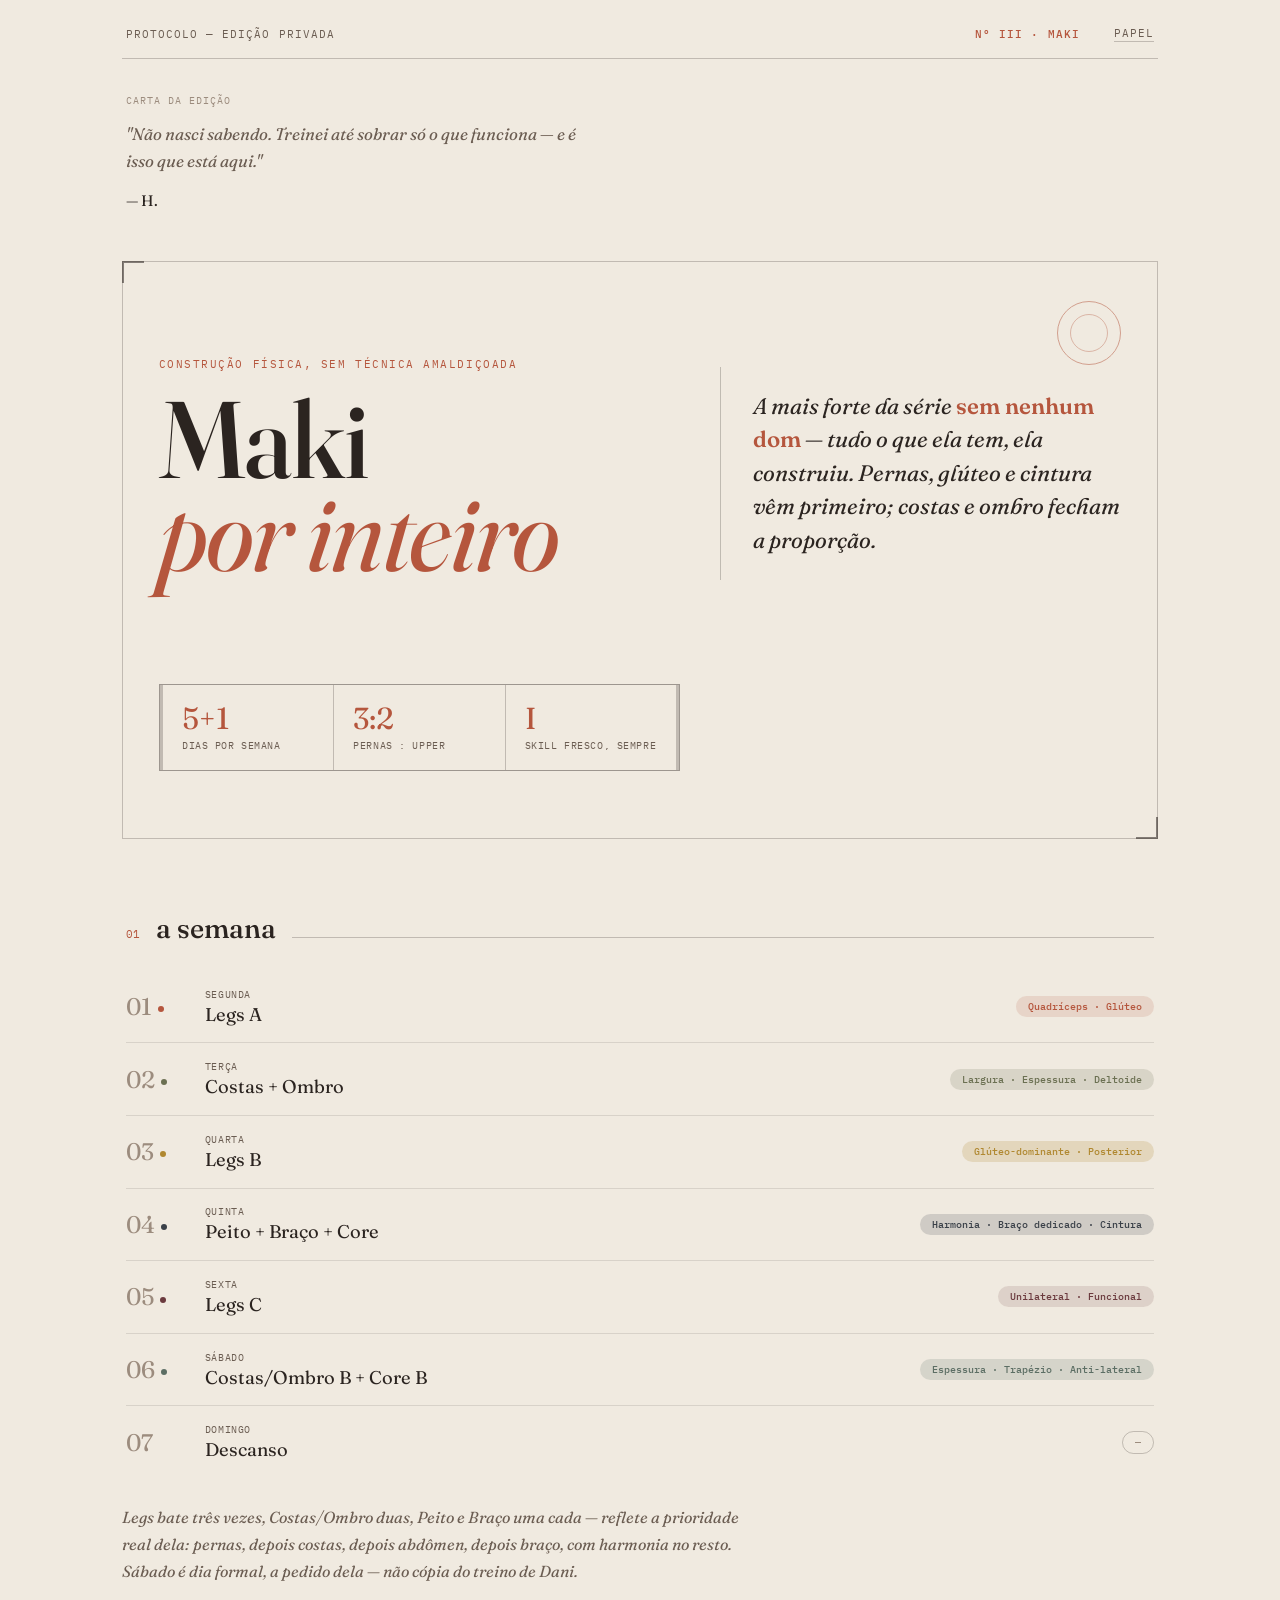
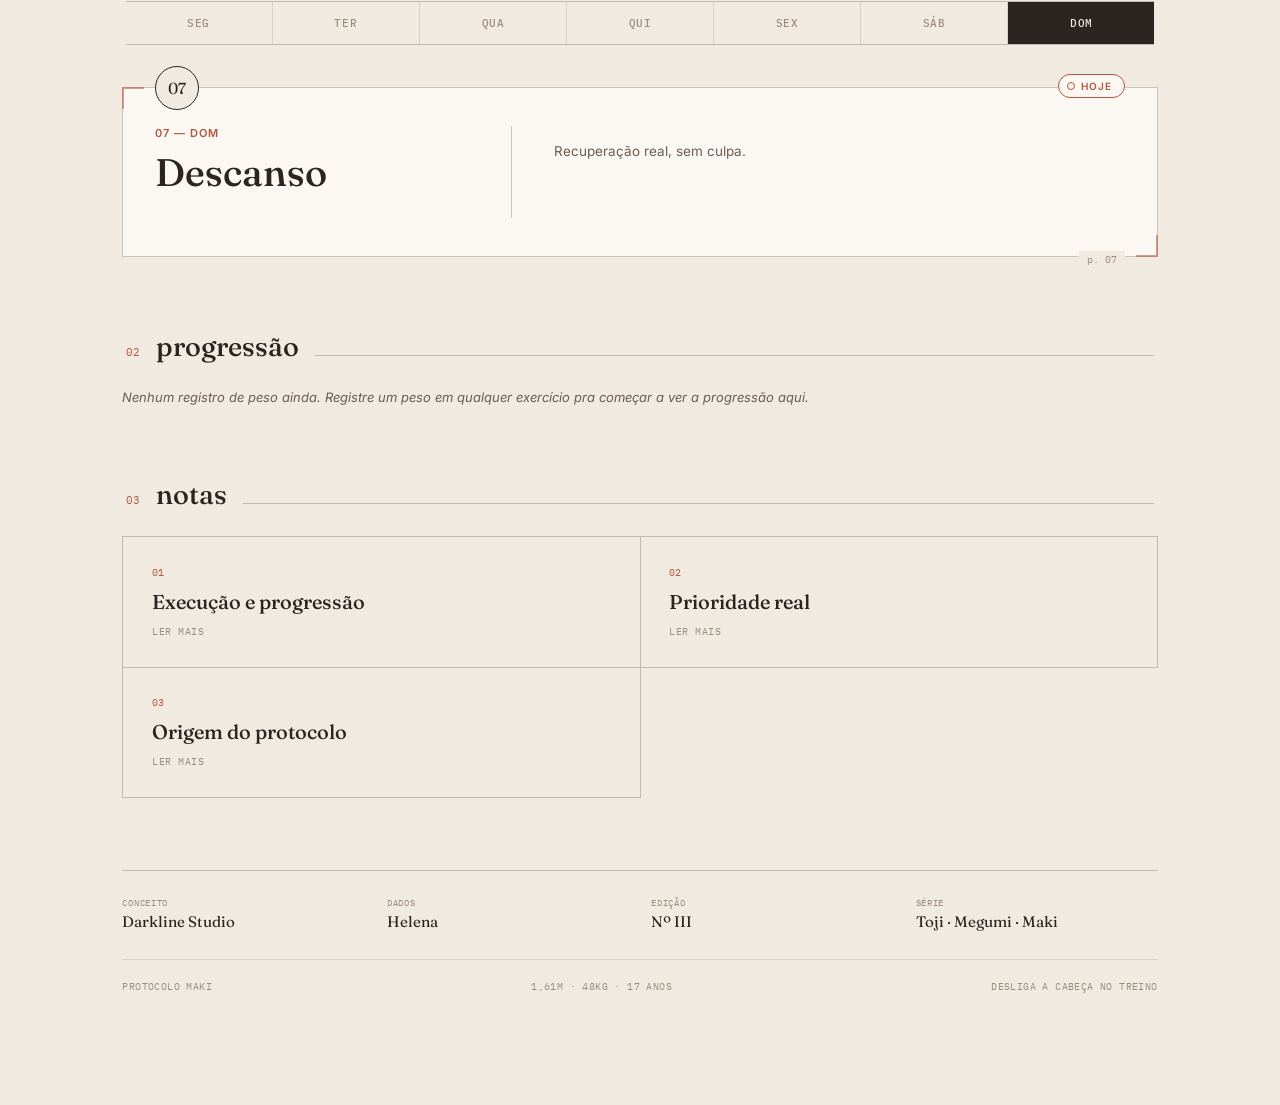
==== commit 528931cc: "Atualizar o index.html" ====
--- a/docs/maki/index.html
+++ b/docs/maki/index.html
@@ -80,18 +80,6 @@
 .mono { font-family: 'IBM Plex Mono', monospace; }
 
 /* ---- organic backdrop: ink blobs, painted loosely, never randomly ---- */
-.blob-field {
-  position: fixed;
-  inset: 0;
-  z-index: -1;
-  overflow: hidden;
-  pointer-events: none;
-}
-
-.blob-field svg { position: absolute; }
-
-:root[data-theme="dark"] .blob-field svg { filter: brightness(1.6) saturate(1.15); }
-
 /* ---- signature circle, used as a recurring motif ---- */
 .ring {
   position: absolute;
@@ -406,14 +394,27 @@
   position: absolute;
   top: -14px;
   right: 2rem;
-  font-family: 'IBM Plex Mono', monospace;
-  font-size: 9.5px;
+  display: flex;
+  align-items: center;
+  gap: 6px;
+  font-family: 'Inter', sans-serif;
+  font-size: 10px;
+  font-weight: 600;
   letter-spacing: 0.08em;
   text-transform: uppercase;
-  background: var(--ink);
-  color: var(--cream);
-  padding: 5px 12px;
+  background: var(--cream);
+  color: var(--day-c, var(--accent));
+  padding: 5px 12px 5px 8px;
+  border: 1px solid var(--day-c, var(--accent));
   border-radius: 100px;
+}
+
+.today-mark::before {
+  content: '';
+  width: 6px;
+  height: 6px;
+  border-radius: 50%;
+  border: 1px solid var(--day-c, var(--accent));
 }
 
 .page-num {
@@ -816,32 +817,17 @@
   .hero-right { border-left: none; padding-left: 0; border-top: 1px solid var(--line-strong); padding-top: 1.6rem; }
   .hero-meta-row { grid-template-columns: 1fr; margin-top: 2.4rem; }
   .panel-grid { grid-template-columns: 1fr; gap: 1.4rem; }
-  .panel-side { border-right: none; padding-right: 0; border-bottom: 1px solid var(--line-strong); padding-bottom: 1.6rem; }
+  .panel-main { order: 1; }
+  .panel-side { order: 2; border-right: none; padding-right: 0; border-top: 1px solid var(--line-strong); padding-top: 1.6rem; }
   .appendix-grid { grid-template-columns: 1fr; }
   .week-row { grid-template-columns: 40px 1fr; }
   .week-tag { grid-column: 1 / -1; justify-self: start; margin-top: 6px; }
   .colophon-row { grid-template-columns: 1fr 1fr; gap: 1.2rem 1rem; }
-  .theme-toggle { width: 40px; height: 40px; top: 0.8rem; right: 0.8rem; }
-  .masthead { padding-right: 3.2rem; }
+  .masthead { flex-wrap: wrap; row-gap: 6px; }
 }
 </style>
 </head>
 <body>
-
-<div class="blob-field">
-  <svg width="420" height="420" style="top:-140px; left:-160px; opacity:0.5;" viewBox="0 0 200 200">
-    <path fill="#D4A24C" fill-opacity="0.28" d="M56.8,-64.3C72.1,-54.1,82.2,-35.5,84.6,-16.4C87,2.7,81.7,22.3,70.6,37.5C59.5,52.7,42.6,63.5,24.3,69.4C6,75.3,-13.7,76.3,-30.9,69.8C-48.1,63.3,-62.8,49.3,-70.5,32C-78.2,14.7,-78.9,-5.9,-72.1,-23.4C-65.3,-40.9,-51,-55.3,-35,-64.5C-19,-73.7,-1.3,-77.7,15.3,-75.5C31.9,-73.3,41.5,-74.5,56.8,-64.3Z" transform="translate(100 100)"/>
-  </svg>
-  <svg width="380" height="380" style="top:620px; right:-140px; opacity:0.45;" viewBox="0 0 200 200">
-    <path fill="#8E9B7E" fill-opacity="0.24" d="M45.2,-52.1C57.6,-42.6,65.6,-26.8,68.1,-9.9C70.6,7,67.6,25,57.9,38.4C48.2,51.8,31.8,60.6,14.1,64.8C-3.6,69,-22.6,68.6,-38.2,60.4C-53.8,52.2,-66,36.2,-70.2,18.1C-74.4,0,-70.6,-20.2,-60.1,-35.8C-49.6,-51.4,-32.4,-62.4,-14.5,-65.1C3.4,-67.8,32.8,-61.6,45.2,-52.1Z" transform="translate(100 100)"/>
-  </svg>
-  <svg width="320" height="320" style="bottom:-100px; left:10%; opacity:0.4;" viewBox="0 0 200 200">
-    <path fill="#A85D52" fill-opacity="0.20" d="M39.8,-46.5C50.9,-38.4,58.6,-24.8,61.2,-9.8C63.8,5.2,61.3,21.6,52.8,33.8C44.3,46,29.8,54,13.8,59.1C-2.2,64.2,-19.7,66.4,-34.4,60.2C-49.1,54,-61,39.4,-66.1,22.5C-71.2,5.6,-69.5,-13.6,-60.8,-28.5C-52.1,-43.4,-36.4,-54,-20.5,-59.6C-4.6,-65.2,11.5,-65.8,25.5,-60.3C39.5,-54.8,39.5,-54.8,39.8,-46.5Z" transform="translate(100 100)"/>
-  </svg>
-  <svg width="260" height="260" style="top:1500px; right:6%; opacity:0.4;" viewBox="0 0 200 200">
-    <path fill="#7A3B3F" fill-opacity="0.16" d="M44.3,-51.2C56.4,-41.7,64,-26.5,66.4,-10.4C68.8,5.7,66,22.7,57.1,35.9C48.2,49.1,33.2,58.5,16.5,63.2C-0.2,67.9,-18.6,67.9,-33.9,60.6C-49.2,53.3,-61.4,38.7,-66.5,21.6C-71.6,4.5,-69.6,-15.1,-60.6,-30.1C-51.6,-45.1,-35.6,-55.5,-19.3,-63.1C-3,-70.7,13.6,-75.5,26.9,-70.3C40.2,-65.1,32.2,-60.7,44.3,-51.2Z" transform="translate(100 100)"/>
-  </svg>
-</div>
 
 <svg width="0" height="0" style="position:absolute;">
   <defs>
@@ -1299,7 +1285,7 @@
       </div>`;
     }
 
-    html += `</div><div>
+    html += `</div><div class="panel-main">
       <div class="ex-list">`;
 
     const order = getOrder(d.id, d.exercises.length);
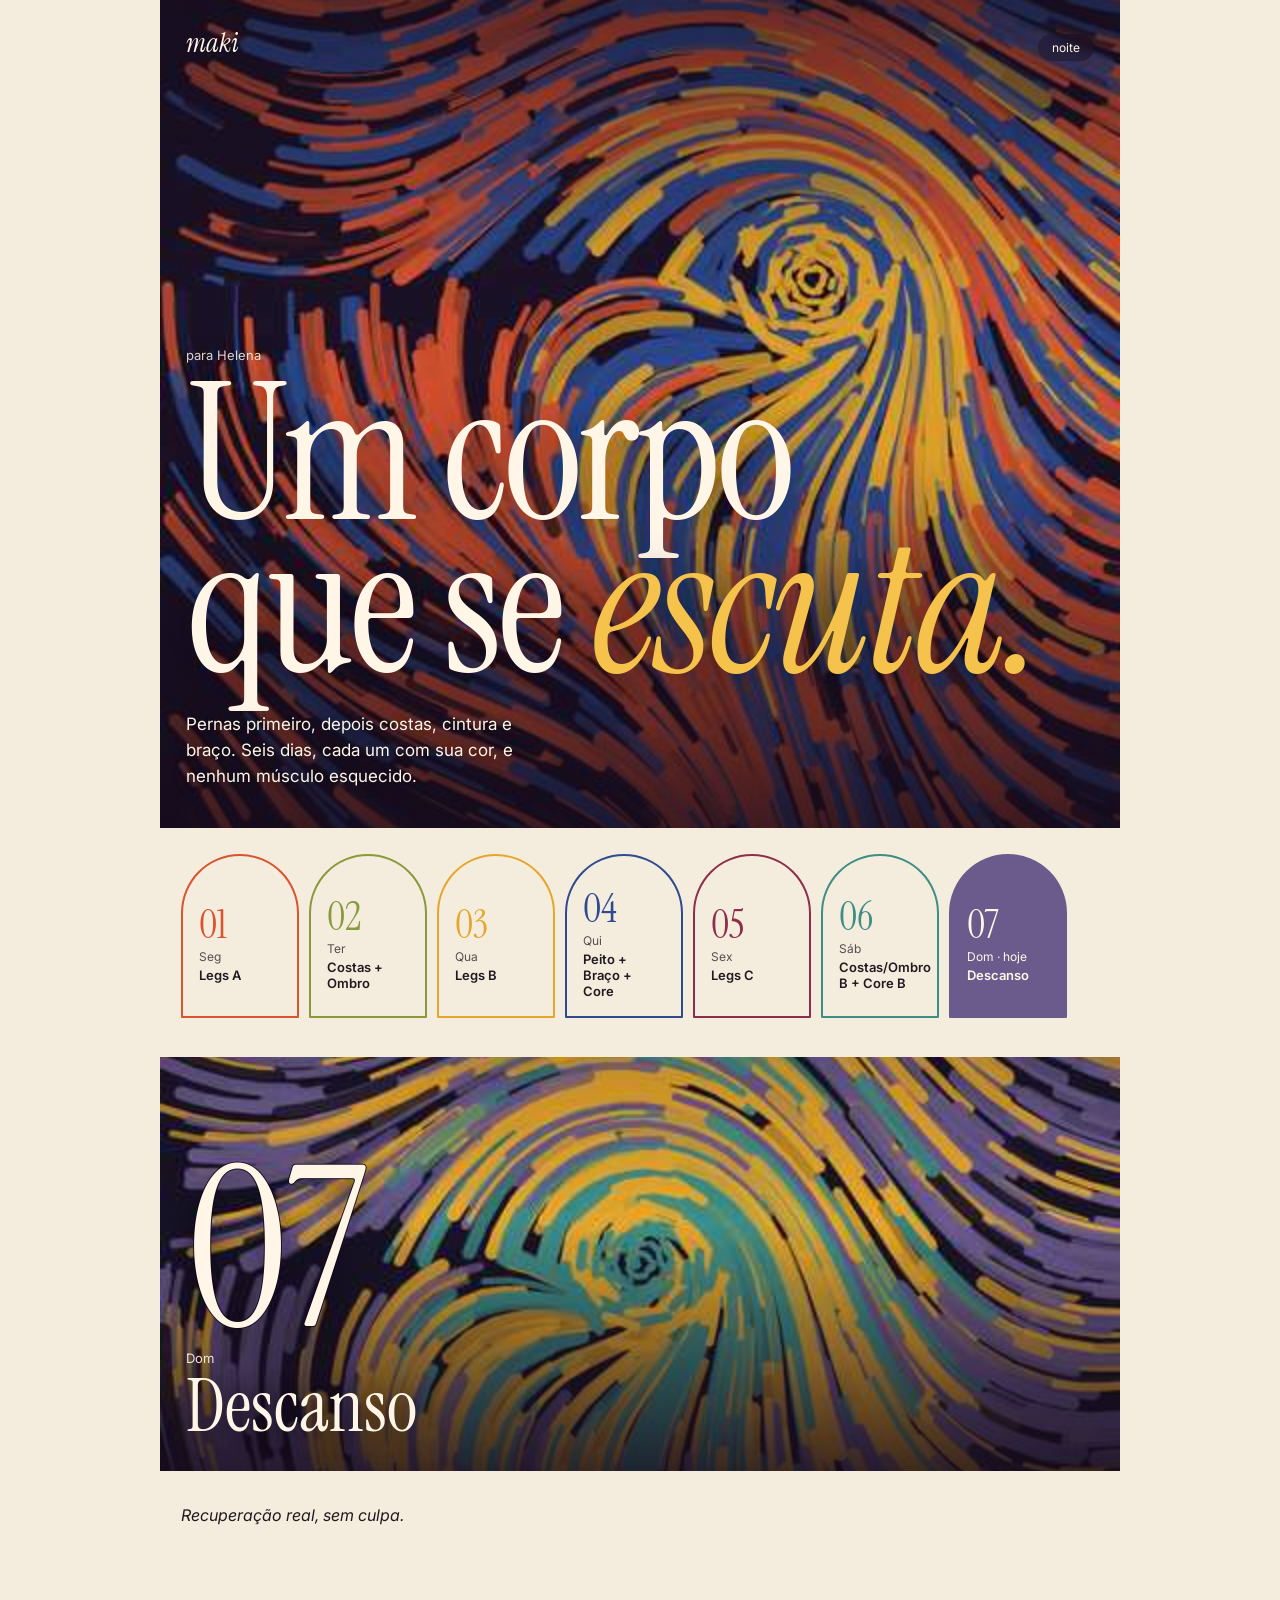
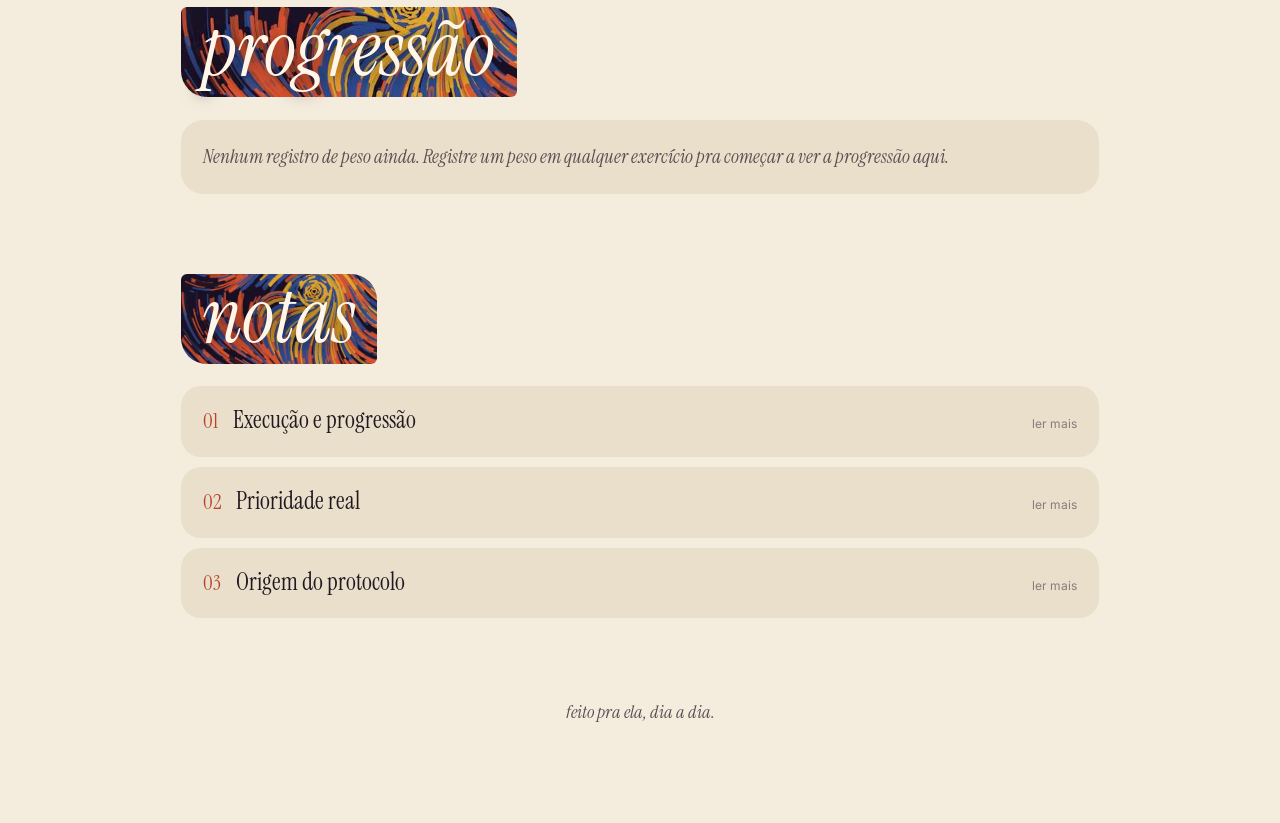
==== commit 7742ca4a: "." ====
--- a/docs/maki/index.html
+++ b/docs/maki/index.html
@@ -2,954 +2,222 @@
 <html lang="pt-BR">
 <head>
 <meta charset="UTF-8">
-<meta name="viewport" content="width=device-width, initial-scale=1.0, viewport-fit=cover">
-<title>MAKI</title>
-<meta name="theme-color" content="#EFE3DC">
+<meta name="viewport" content="width=device-width, initial-scale=1, viewport-fit=cover">
+<title>Maki</title>
+<link rel="preconnect" href="https://fonts.googleapis.com">
+<link rel="preconnect" href="https://fonts.gstatic.com" crossorigin>
+<link href="https://fonts.googleapis.com/css2?family=Instrument+Serif:ital@0;1&family=Inter:wght@400;500;600&display=swap" rel="stylesheet">
+<meta name="theme-color" content="#1B1226">
 <meta name="mobile-web-app-capable" content="yes">
 <meta name="apple-mobile-web-app-capable" content="yes">
 <meta name="apple-mobile-web-app-status-bar-style" content="black-translucent">
 <meta name="apple-mobile-web-app-title" content="Maki">
-<link rel="apple-touch-icon" href="data:image/svg+xml,%3Csvg xmlns='http://www.w3.org/2000/svg' viewBox='0 0 100 100'%3E%3Crect width='100' height='100' fill='%233B2A2E'/%3E%3Ctext x='50' y='68' font-family='Georgia, serif' font-size='52' fill='%23EFE3DC' text-anchor='middle'%3EM%3C/text%3E%3C/svg%3E">
-<link rel="icon" href="data:image/svg+xml,%3Csvg xmlns='http://www.w3.org/2000/svg' viewBox='0 0 100 100'%3E%3Crect width='100' height='100' fill='%233B2A2E'/%3E%3Ctext x='50' y='68' font-family='Georgia, serif' font-size='52' fill='%23EFE3DC' text-anchor='middle'%3EM%3C/text%3E%3C/svg%3E">
-<link id="manifestLink" rel="manifest" href="">
-<link rel="preconnect" href="https://fonts.googleapis.com">
-<link rel="preconnect" href="https://fonts.gstatic.com" crossorigin>
-<link href="https://fonts.googleapis.com/css2?family=Fraunces:ital,opsz,wght@0,9..144,400;0,9..144,500;0,9..144,600;1,9..144,400;1,9..144,500&family=Inter:wght@400;500;600&family=IBM+Plex+Mono:wght@400;500&display=swap" rel="stylesheet">
+<link rel="manifest" id="manifestLink">
 <style>
+
 :root {
-  --bg: #F0EAE0;
-  --bg-card: #F7F4EE;
-  --bg-deep: #E6DCCE;
-  --ink: #2B2420;
-  --ink-soft: #6B5D52;
-  --ink-faint: #9C8C7E;
-  --accent: #B5563D;
-  --accent-ink: #F7F4EE;
-  --line: rgba(43,36,32,0.12);
-  --line-strong: rgba(43,36,32,0.24);
-  --cream: #FBF8F3;
-
-  --day-seg: #B5563D;
-  --day-ter: #6B7052;
-  --day-qua: #B08830;
-  --day-qui: #3A4048;
-  --day-sex: #6B3A3E;
-  --day-sab: #5C6E64;
-}
-
+  --paper: #F4ECDD;
+  --paper-2: #EADFCB;
+  --ink: #221820;
+  --ink-soft: #5B4D52;
+  --ink-faint: #8A7A7C;
+  --hair: rgba(34,24,32,0.16);
+  --accent: #B8432A;
+  --accent-ink: #FFF6E8;
+  --night: #1B1226;
+  --cream: #FFF6E8;
+  --day-seg: #D9542F; --day-ter: #8A9A3B; --day-qua: #E5A72B;
+  --day-qui: #2E4B8F; --day-sex: #8C2F4A; --day-sab: #3F8E86; --day-dom: #6B5B8C;
+}
 [data-theme="dark"] {
-  --bg: #1A1613;
-  --bg-card: #211C17;
-  --bg-deep: #14100D;
-  --ink: #EDE6DA;
-  --ink-soft: #A89684;
-  --ink-faint: #6B5D52;
-  --accent: #D9C9A8;
-  --accent-ink: #211C17;
-  --line: rgba(237,230,218,0.1);
-  --line-strong: rgba(237,230,218,0.2);
-  --cream: #241C16;
-
-  --day-seg: #D68465;
-  --day-ter: #99A17A;
-  --day-qua: #D2AA5C;
-  --day-qui: #7E8A96;
-  --day-sex: #A56269;
-  --day-sab: #8CA396;
-}
-
-html { transition: background 0.25s ease; }
-body, .panel-grid, .tab-btn, .ex-row, .appendix-cell, .week-card, .hero { transition: background 0.25s ease, color 0.25s ease, border-color 0.25s ease; }
-
+  --paper: #171018;
+  --paper-2: #21171F;
+  --ink: #F4E9D8;
+  --ink-soft: rgba(244,233,216,0.74);
+  --ink-faint: rgba(244,233,216,0.5);
+  --hair: rgba(244,233,216,0.16);
+  --accent: #F0B23E;
+  --accent-ink: #171018;
+}
 * { box-sizing: border-box; }
-
-html, body {
-  margin: 0;
-  padding: 0;
-  background: var(--bg);
-  color: var(--ink);
-  font-family: 'Inter', sans-serif;
-  -webkit-font-smoothing: antialiased;
-  overflow-x: hidden;
-  width: 100%;
-}
-
-body { position: relative; }
-
-.serif { font-family: 'Fraunces', serif; }
-.mono { font-family: 'IBM Plex Mono', monospace; }
-
-/* ---- organic backdrop: ink blobs, painted loosely, never randomly ---- */
-/* ---- signature circle, used as a recurring motif ---- */
-.ring {
-  position: absolute;
-  border-radius: 50%;
-  border: 1.5px solid currentColor;
-  opacity: 0.35;
-}
-
-.dot {
-  position: absolute;
-  border-radius: 50%;
-}
-
-.wrap {
-  max-width: 1080px;
-  width: 100%;
-  margin: 0 auto;
-  padding: 0 1.4rem 7rem;
-  overflow-x: hidden;
-}
-
-/* ================= MASTHEAD ================= */
-
-.masthead {
-  display: flex;
-  justify-content: space-between;
-  align-items: center;
-  gap: 12px;
-  padding: 1.6rem 0.2rem 1rem;
-  border-bottom: 1px solid var(--line-strong);
-  font-family: 'IBM Plex Mono', monospace;
-  font-size: 10.5px;
-  letter-spacing: 0.1em;
-  text-transform: uppercase;
-  color: var(--ink-soft);
-}
-
-.masthead .issue { color: var(--accent); font-weight: 500; margin-left: auto; margin-right: 1.4rem; }
-
-.theme-toggle {
-  border: none;
-  background: none;
-  padding: 0;
-  font-family: 'IBM Plex Mono', monospace;
-  font-size: 10.5px;
-  letter-spacing: 0.1em;
-  text-transform: uppercase;
-  color: var(--ink-soft);
-  cursor: pointer;
-  border-bottom: 1px solid var(--line-strong);
-  padding-bottom: 1px;
-  transition: color 0.2s ease, border-color 0.2s ease;
-}
-
-.theme-toggle:hover { color: var(--accent); border-color: var(--accent); }
-
-.theme-toggle .label-dark { display: none; }
-[data-theme="dark"] .theme-toggle .label-light { display: none; }
-[data-theme="dark"] .theme-toggle .label-dark { display: inline; }
-
-.editorial-letter {
-  padding: 2.2rem 0.2rem 1.6rem;
-  max-width: 460px;
-}
-
-.editorial-letter .sig-kicker {
-  font-family: 'IBM Plex Mono', monospace;
-  font-size: 10px;
-  letter-spacing: 0.1em;
-  text-transform: uppercase;
-  color: var(--ink-faint);
-  margin-bottom: 0.9rem;
-}
-
-.editorial-letter p {
-  font-family: 'Fraunces', serif;
-  font-style: italic;
-  font-size: 1.05rem;
-  line-height: 1.6;
-  color: var(--ink-soft);
-  margin: 0;
-}
-
-.editorial-letter .sig {
-  margin-top: 1rem;
-  font-family: 'Fraunces', serif;
-  font-style: normal;
-  font-size: 0.95rem;
-  color: var(--ink);
-}
-
-/* ================= HERO — editorial spread ================= */
-
-.hero {
-  display: grid;
-  grid-template-columns: 1.3fr 1fr;
-  gap: 2.5rem;
-  align-items: end;
-  padding: 3.4rem 2.2rem 4.2rem;
-  border: 1px solid var(--line-strong);
+html, body { margin: 0; }
+body { background: var(--paper); color: var(--ink); font-family: 'Inter', sans-serif; font-size: 16px; line-height: 1.55; -webkit-font-smoothing: antialiased; overflow-x: hidden; transition: background .4s ease, color .3s ease; }
+::selection { background: var(--accent); color: var(--accent-ink); }
+.wrap { max-width: 960px; margin: 0 auto; padding: 0 1.3rem 6rem; }
+
+/* ---------- COVER: a pintura é a capa ---------- */
+.cover {
   position: relative;
-  margin-top: 1.6rem;
-}
-
-.hero::before, .hero::after,
-.hero-corner-tl, .hero-corner-br { content: ''; }
-
-.frame-corner {
-  position: absolute;
-  width: 22px;
-  height: 22px;
-  border-color: var(--accent);
-  opacity: 0.55;
-}
-.frame-corner.tl { top: -1px; left: -1px; border-top: 2px solid; border-left: 2px solid; }
-.frame-corner.br { bottom: -1px; right: -1px; border-bottom: 2px solid; border-right: 2px solid; }
-
-.hero-ring {
-  position: absolute;
-  top: 2.4rem;
-  right: 2.2rem;
-  width: 64px;
-  height: 64px;
-  border-radius: 50%;
-  border: 1.5px solid var(--accent);
-  opacity: 0.5;
-}
-.hero-ring::before {
-  content: '';
-  position: absolute;
-  inset: 12px;
-  border-radius: 50%;
-  border: 1px solid var(--accent);
-  opacity: 0.7;
-}
-
-.hero-left { grid-column: 1; }
-
-.hero-kicker {
-  font-family: 'IBM Plex Mono', monospace;
-  font-size: 11px;
-  letter-spacing: 0.14em;
-  text-transform: uppercase;
-  color: var(--accent);
-  margin-bottom: 1.4rem;
-}
-
-.hero-title {
-  font-family: 'Fraunces', serif;
-  font-weight: 500;
-  font-size: clamp(3.4rem, 9vw, 6.8rem);
-  line-height: 0.86;
-  margin: 0;
-  letter-spacing: -0.015em;
-  color: var(--ink);
-}
-
-.hero-title .it { font-style: italic; font-weight: 400; color: var(--accent); }
-
-.hero-right {
-  grid-column: 2;
-  border-left: 1px solid var(--line-strong);
-  padding-left: 2rem;
-}
-
-.hero-manifesto {
-  font-family: 'Fraunces', serif;
-  font-style: italic;
-  font-weight: 400;
-  font-size: clamp(1.1rem, 2.4vw, 1.4rem);
-  line-height: 1.5;
-  color: var(--ink);
-}
-
-.hero-manifesto b { font-style: normal; font-weight: 600; color: var(--accent); }
-
-.hero-meta-row {
-  margin-top: 4rem;
-  padding: 0 0.2rem;
-  display: grid;
-  grid-template-columns: repeat(3, 1fr);
-  gap: 1px;
-  background: var(--line-strong);
-  border: 1px solid var(--line-strong);
-}
-
-.hero-meta-cell {
-  background: var(--bg);
-  padding: 1.1rem 1.2rem;
-}
-
-.hero-meta-cell .num { font-family: 'Fraunces', serif; font-size: 1.9rem; color: var(--accent); line-height: 1; }
-.hero-meta-cell .lbl { font-family: 'IBM Plex Mono', monospace; font-size: 9.5px; letter-spacing: 0.06em; text-transform: uppercase; color: var(--ink-soft); margin-top: 0.4rem; }
-
-/* ================= SECTION LABEL ================= */
-
-.section-label {
-  display: flex;
-  align-items: baseline;
-  gap: 1rem;
-  margin: 4.5rem 0.2rem 1.6rem;
-}
-
-.section-label .n { font-family: 'IBM Plex Mono', monospace; font-size: 11px; color: var(--accent); }
-.section-label h2 { font-family: 'Fraunces', serif; font-weight: 500; font-size: 1.7rem; margin: 0; }
-.section-label .rule { flex: 1; height: 1px; background: var(--line-strong); }
-
-/* ================= WEEK — editorial index ================= */
-
-.week-index { padding: 0 0.2rem; }
-
-.week-row {
-  display: grid;
-  grid-template-columns: 60px 1fr auto;
-  align-items: center;
-  gap: 1.2rem;
-  padding: 1.05rem 0;
-  border-bottom: 1px solid var(--line);
-}
-
-.week-row .day-num { font-family: 'Fraunces', serif; font-size: 1.5rem; color: var(--ink-faint); }
-.week-row .day-name { font-family: 'IBM Plex Mono', monospace; font-size: 10px; letter-spacing: 0.06em; text-transform: uppercase; color: var(--ink-soft); }
-.week-row .day-title { font-family: 'Fraunces', serif; font-size: 1.15rem; color: var(--ink); margin-top: 2px; }
-
-.week-tag {
-  font-family: 'IBM Plex Mono', monospace;
-  font-size: 10px;
-  padding: 4px 12px;
-  border-radius: 100px;
-  white-space: nowrap;
-  font-weight: 500;
-}
-
-.week-note {
-  margin-top: 1.6rem;
-  font-family: 'Fraunces', serif;
-  font-style: italic;
-  font-size: 1rem;
-  line-height: 1.7;
-  color: var(--ink-soft);
-  max-width: 640px;
-}
-
-/* ================= TABS — as a folio strip ================= */
-
-.tabs-nav {
-  display: flex;
-  gap: 0;
-  overflow-x: auto;
-  margin: 0 0.2rem;
-  -webkit-overflow-scrolling: touch;
-  border-top: 1px solid var(--line-strong);
-  border-bottom: 1px solid var(--line-strong);
-}
-
-.tab-btn {
-  flex: 1 0 auto;
-  font-family: 'IBM Plex Mono', monospace;
-  font-size: 11px;
-  letter-spacing: 0.05em;
-  font-weight: 500;
-  padding: 14px 18px;
-  background: transparent;
-  border: none;
-  border-right: 1px solid var(--line);
-  color: var(--ink-faint);
-  cursor: pointer;
-  text-transform: uppercase;
-  transition: background 0.15s ease, color 0.15s ease;
-}
-
-.tab-btn:last-child { border-right: none; }
-.tab-btn:hover { background: var(--bg-card); color: var(--ink); }
-.tab-btn.active { background: var(--ink); color: var(--bg); }
-
-/* ================= DAY PANEL — asymmetric spread ================= */
-
-.day-panel { display: none; padding-top: 2.6rem; }
-.day-panel.active { display: block; }
-
-.panel-grid {
-  display: grid;
-  grid-template-columns: 1fr 1.6fr;
-  gap: 2.6rem;
-  border: 1px solid var(--line-strong);
-  padding: 2.4rem 2rem;
-  position: relative;
-  background: var(--cream);
-}
-
-.panel-grid .frame-corner.tl,
-.panel-grid .frame-corner.br { border-color: var(--accent); }
-
-.panel-seal {
-  position: absolute;
-  top: -22px;
-  left: 2rem;
-  width: 44px;
-  height: 44px;
-  border-radius: 50%;
-  background: var(--bg);
-  border: 1.5px solid var(--ink);
-  display: flex;
-  align-items: center;
-  justify-content: center;
-  font-family: 'Fraunces', serif;
-  font-size: 1rem;
-  color: var(--ink);
-}
-
-.today-mark {
-  position: absolute;
-  top: -14px;
-  right: 2rem;
-  display: flex;
-  align-items: center;
-  gap: 6px;
-  font-family: 'Inter', sans-serif;
-  font-size: 10px;
-  font-weight: 600;
-  letter-spacing: 0.08em;
-  text-transform: uppercase;
-  background: var(--cream);
-  color: var(--day-c, var(--accent));
-  padding: 5px 12px 5px 8px;
-  border: 1px solid var(--day-c, var(--accent));
-  border-radius: 100px;
-}
-
-.today-mark::before {
-  content: '';
-  width: 6px;
-  height: 6px;
-  border-radius: 50%;
-  border: 1px solid var(--day-c, var(--accent));
-}
-
-.page-num {
-  position: absolute;
-  bottom: -12px;
-  right: 2rem;
-  font-family: 'IBM Plex Mono', monospace;
-  font-size: 10px;
-  color: var(--ink-faint);
-  background: var(--bg);
-  padding: 2px 8px;
-}
-
-.panel-side {
-  border-right: 1px solid var(--line-strong);
-  padding-right: 2.2rem;
-}
-
-.panel-eyebrow { font-family: 'Inter', sans-serif; font-size: 11px; font-weight: 600; letter-spacing: 0.09em; text-transform: uppercase; color: var(--accent); margin-bottom: 0.8rem; }
-
-.panel-heading {
-  font-family: 'Fraunces', serif;
-  font-weight: 500;
-  font-size: 2.4rem;
-  line-height: 1.02;
-  margin: 0 0 0.6rem;
-}
-
-.panel-subhead { font-family: 'Fraunces', serif; font-style: italic; font-size: 1rem; color: var(--ink-soft); margin-bottom: 1.6rem; }
-
-.panel-intro {
-  font-size: 13.5px;
-  line-height: 1.75;
-  color: var(--ink-soft);
-}
-
-.side-block { margin-top: 1.8rem; }
-.side-block .label { font-family: 'Inter', sans-serif; font-size: 10.5px; font-weight: 600; letter-spacing: 0.07em; text-transform: uppercase; color: var(--ink-faint); margin-bottom: 0.5rem; }
-.side-block .val { font-size: 13px; color: var(--ink); line-height: 1.6; }
-
-.skill-plate {
-  margin-top: 1.8rem;
-  padding: 1.1rem 1.2rem;
-  background: var(--bg-card);
-  border: 1px solid var(--line);
-}
-
-.skill-plate .label { font-family: 'Inter', sans-serif; font-size: 10.5px; font-weight: 600; letter-spacing: 0.07em; text-transform: uppercase; color: var(--day-c, var(--accent)); margin-bottom: 0.5rem; }
-.skill-plate .name { font-family: 'Fraunces', serif; font-size: 1.2rem; }
-.skill-plate .stage { font-family: 'IBM Plex Mono', monospace; font-size: 10.5px; color: var(--ink-soft); margin-top: 3px; }
-
-/* exercises — as a numbered editorial list, not chat cards */
-
-.ex-list { border-top: 1px solid var(--line-strong); }
-
-.ex-row {
-  border-bottom: 1px solid var(--line);
-  cursor: pointer;
-  display: flex;
-  align-items: stretch;
-}
-
-.ex-row-main {
-  display: flex;
-  flex-direction: column;
-  flex: 1 1 auto;
-  min-width: 0;
-}
-
-.reorder-arrows {
-  display: none;
-  flex-direction: column;
-  flex: 0 0 auto;
-  border-right: 1px solid var(--line);
-}
-
+  margin: 0 -1.3rem;
+  min-height: 92vh;
+  background: var(--night) var(--cover-img) center/cover no-repeat;
+  display: flex; flex-direction: column; justify-content: space-between;
+  padding: 1.4rem 1.6rem 2.4rem;
+  color: #FFF6E8;
+  overflow: hidden;
+}
+.cover::after { content: ''; position: absolute; inset: 0; background: linear-gradient(180deg, rgba(20,10,26,.55) 0%, rgba(20,10,26,.05) 34%, rgba(20,10,26,.05) 55%, rgba(20,10,26,.78) 100%); pointer-events: none; }
+.cover > * { position: relative; z-index: 2; }
+.top-bar { display: flex; justify-content: space-between; align-items: baseline; }
+.mark { font-family: 'Instrument Serif', serif; font-style: italic; font-size: 1.7rem; }
+.theme-toggle { border: none; background: rgba(20,10,26,.35); color: #FFF6E8; font-family: 'Inter', sans-serif; font-size: 12px; padding: 6px 14px; border-radius: 999px; cursor: pointer; backdrop-filter: blur(6px); -webkit-backdrop-filter: blur(6px); }
+.theme-toggle .d { display: none; }
+[data-theme="dark"] .theme-toggle .l { display: none; }
+[data-theme="dark"] .theme-toggle .d { display: inline; }
+.cover-kicker { font-size: 13px; opacity: .85; margin-bottom: .8rem; }
+.cover-title { font-family: 'Instrument Serif', serif; font-weight: 400; font-size: clamp(4.6rem, 21vw, 12rem); line-height: .8; letter-spacing: -.02em; margin: 0; text-shadow: 0 3px 40px rgba(10,4,14,.55); }
+.cover-title em { font-style: italic; color: #F5C24C; }
+.cover-sub { max-width: 34ch; margin: 1.6rem 0 0; font-size: 17px; line-height: 1.55; text-shadow: 0 1px 14px rgba(10,4,14,.7); }
+
+/* ---------- WEEK: régua em papel ---------- */
+.week-strip-wrap { margin: 0 -1.3rem; padding: 1.6rem 1.3rem .4rem; overflow-x: auto; scrollbar-width: none; }
+.week-strip-wrap::-webkit-scrollbar { display: none; }
+.week-strip { display: flex; gap: 10px; min-width: max-content; }
+.week-chip { flex: 0 0 auto; width: 118px; padding: 1rem 1rem 1.05rem; border: 2px solid var(--wc-c, var(--hair)); border-radius: 999px 999px 16px 16px; background: transparent; color: var(--ink); text-align: left; cursor: pointer; font-family: 'Inter', sans-serif; transition: transform .2s ease, background .2s ease; }
+.week-chip:hover { transform: translateY(-3px); }
+.week-chip.on { background: var(--wc-c, var(--ink)); }
+.week-chip.on .wc-num, .week-chip.on .wc-day, .week-chip.on .wc-title { color: #FFF6E8; }
+.wc-num { font-family: 'Instrument Serif', serif; font-size: 2.5rem; line-height: 1; padding-top: 1rem; color: var(--wc-c, var(--ink)); }
+.wc-day { font-size: 12px; color: var(--ink-soft); margin-top: .35rem; }
+.wc-title { font-size: 13px; font-weight: 600; line-height: 1.25; margin-top: .15rem; }
+.week-chip.is-today .wc-day::after { content: ' · hoje'; }
+
+/* ---------- DAY: cabeçalho pintado + corpo calmo ---------- */
+#panels { margin-top: 2rem; }
+.day-panel { display: none; }
+.day-panel.active { display: block; animation: rise .55s ease both; }
+@keyframes rise { from { opacity: 0; transform: translateY(14px); } to { opacity: 1; transform: none; } }
+.day-hero {
+  position: relative; margin: 0 -1.3rem 2rem; min-height: 46vh; overflow: hidden;
+  background: var(--night) center/cover no-repeat; color: #FFF6E8; display: flex; align-items: flex-end;
+}
+.day-hero::after { content: ''; position: absolute; inset: 0; background: linear-gradient(180deg, rgba(20,10,26,.15) 0%, rgba(20,10,26,.0) 40%, rgba(20,10,26,.8) 100%); }
+.day-hero-in { position: relative; z-index: 2; padding: 1.6rem 1.6rem 1.8rem; width: 100%; }
+.day-seal { font-family: 'Instrument Serif', serif; font-size: clamp(6.5rem, 28vw, 14rem); line-height: .76; color: #FFF6E8; -webkit-text-stroke: 2px rgba(20,10,26,.85); paint-order: stroke fill; text-shadow: 0 4px 34px rgba(10,4,14,.7); }
+.day-kicker { font-size: 13px; opacity: .9; margin: .8rem 0 .2rem; }
+.day-heading h2 { font-family: 'Instrument Serif', serif; font-weight: 400; font-size: clamp(2.6rem, 9vw, 4.6rem); line-height: .95; margin: 0; text-shadow: 0 2px 24px rgba(10,4,14,.6); }
+.day-sub { font-size: 15px; margin: .5rem 0 0; opacity: .92; }
+
+.day-body { display: grid; grid-template-columns: 1fr; gap: 2rem; }
+@media (min-width: 780px) { .day-body { grid-template-columns: 1fr 1.6fr; gap: 3rem; align-items: start; } }
+.day-notes p.intro { font-family: 'Instrument Serif', serif; font-style: italic; font-size: 1.35rem; line-height: 1.4; margin: 0 0 1.4rem; }
+.note-block { margin-bottom: 1.1rem; }
+.nb-label { font-size: 12px; font-weight: 600; color: var(--seal-c, var(--accent)); margin-bottom: .2rem; }
+.nb-val { font-size: 14.5px; color: var(--ink-soft); }
+.skill-note { border-top: 1px solid var(--hair); padding-top: 1.1rem; margin-top: 1.3rem; }
+.sn-name { font-family: 'Instrument Serif', serif; font-size: 1.7rem; line-height: 1.1; }
+.sn-desc { font-size: 13px; color: var(--ink-faint); }
+
+.ex-list { border-top: 2px solid var(--seal-c, var(--ink)); }
+.ex-row { display: flex; align-items: stretch; border-bottom: 1px solid var(--hair); }
+.reorder-arrows { display: none; flex-direction: column; border-right: 1px solid var(--hair); }
 .day-panel.reorder-active .reorder-arrows { display: flex; }
-
-.arrow-btn {
-  flex: 1 1 50%;
-  border: none;
-  background: transparent;
-  color: var(--ink);
-  font-size: 12px;
-  width: 30px;
-  cursor: pointer;
-  padding: 0;
-}
-
-.arrow-btn:first-child { border-bottom: 1px solid var(--line); }
-.arrow-btn:disabled { opacity: 0.25; cursor: default; }
-.arrow-btn:not(:disabled):hover { background: var(--line); }
-
-.ex-row-head {
-  display: grid;
-  grid-template-columns: 32px 1fr auto auto;
-  align-items: center;
-  gap: 14px;
-  padding: 15px 4px;
-}
-
-.ex-row-head .idx { font-family: 'Fraunces', serif; font-size: 1.1rem; color: var(--ink-faint); }
-.ex-row-head .name { font-size: 14.5px; font-weight: 500; }
-.ex-row-head .rir { font-family: 'IBM Plex Mono', monospace; font-size: 10px; color: var(--day-c, var(--accent)); white-space: nowrap; }
-.ex-row-head .plus { font-family: 'Fraunces', serif; font-size: 18px; color: var(--ink-faint); width: 16px; text-align: center; }
-
-.done-dot {
-  display: inline-block;
-  width: 6px;
-  height: 6px;
-  border-radius: 50%;
-  background: var(--accent);
-  margin-left: 7px;
-  vertical-align: middle;
-}
-
-.done-check {
-  display: flex;
-  align-items: center;
-  gap: 8px;
-  margin-top: 10px;
-  font-size: 11.5px;
-  font-family: 'IBM Plex Mono', monospace;
-  letter-spacing: 0.02em;
-  text-transform: uppercase;
-  color: var(--ink-soft);
-  cursor: pointer;
-  user-select: none;
-}
-
+.arrow-btn { flex: 1 1 50%; border: none; background: transparent; color: var(--ink); font-size: 13px; width: 30px; cursor: pointer; padding: 0; }
+.arrow-btn:disabled { opacity: .25; cursor: default; }
+.arrow-btn:not(:disabled):hover { background: var(--paper-2); }
+.ex-main { flex: 1 1 auto; min-width: 0; }
+.ex-head { display: flex; align-items: center; gap: .9rem; padding: 1.05rem .2rem; cursor: pointer; }
+.ex-n { font-family: 'Instrument Serif', serif; font-size: 1.6rem; color: var(--seal-c, var(--accent)); width: 32px; flex: 0 0 auto; }
+.ex-name { flex: 1 1 auto; font-size: 16px; font-weight: 500; }
+.ex-meta { font-size: 12.5px; color: var(--ink-soft); white-space: nowrap; }
+.ex-plus { font-family: 'Instrument Serif', serif; font-size: 22px; color: var(--ink-faint); width: 16px; text-align: center; flex: 0 0 auto; }
+.done-dot { display: inline-block; width: 8px; height: 8px; border-radius: 50%; background: var(--seal-c, var(--accent)); margin-left: 8px; }
+.ex-body { display: grid; grid-template-rows: 0fr; overflow: hidden; transition: grid-template-rows .25s ease; }
+.ex-body > .ex-body-inner { overflow: hidden; min-height: 0; }
+.ex-row.open .ex-body { grid-template-rows: 1fr; }
+.ex-body-inner { padding: 0 .2rem 0 46px; max-height: 0; transition: padding .25s ease; font-size: 14.5px; color: var(--ink-soft); line-height: 1.6; }
+.ex-row.open .ex-body-inner { padding: 0 .2rem 1.3rem 46px; max-height: none; }
+.ex-body-inner b { color: var(--ink); font-weight: 600; }
+.done-check { display: flex; align-items: center; gap: 9px; margin-top: 12px; font-size: 13px; color: var(--ink); cursor: pointer; user-select: none; }
 .done-check input { position: absolute; opacity: 0; width: 0; height: 0; }
-
-.done-check .box {
-  flex: 0 0 auto;
-  width: 14px;
-  height: 14px;
-  border: 1.5px solid var(--line-strong);
-  background: var(--bg);
-  display: flex;
-  align-items: center;
-  justify-content: center;
-  transition: border-color 0.15s ease;
-}
-
-.done-check .box::after {
-  content: '';
-  width: 7px;
-  height: 7px;
-  background: var(--accent);
-  opacity: 0;
-  transform: scale(0.4);
-  transition: opacity 0.12s ease, transform 0.12s ease;
-}
-
-.done-check input:checked ~ .box { border-color: var(--accent); }
+.done-check .box { width: 17px; height: 17px; border: 1.5px solid var(--ink-faint); border-radius: 50%; display: flex; align-items: center; justify-content: center; flex: 0 0 auto; }
+.done-check .box::after { content: ''; width: 9px; height: 9px; border-radius: 50%; background: var(--seal-c, var(--accent)); opacity: 0; transform: scale(.3); transition: opacity .15s ease, transform .15s ease; }
+.done-check input:checked ~ .box { border-color: var(--seal-c, var(--accent)); }
 .done-check input:checked ~ .box::after { opacity: 1; transform: scale(1); }
-.done-check:hover .box { border-color: var(--ink-soft); }
-
-.weight-track {
-  margin-top: 12px;
-  padding-top: 12px;
-  border-top: 1px solid var(--line);
-}
-
-.weight-last {
-  font-family: 'IBM Plex Mono', monospace;
-  font-size: 11px;
-  color: var(--ink-soft);
-  margin-bottom: 8px;
-}
-
-.weight-last b { color: var(--ink); font-weight: 600; }
-
-.weight-form { display: flex; gap: 6px; align-items: center; flex-wrap: wrap; }
-
-.weight-input {
-  width: 62px;
-  border: 1px solid var(--line-strong);
-  border-radius: 2px;
-  background: var(--bg);
-  color: var(--ink);
-  font-family: 'Inter', sans-serif;
-  font-size: 13px;
-  padding: 7px 9px;
-}
-
+.weight-track { margin-top: 14px; padding-top: 14px; border-top: 1px solid var(--hair); }
+.weight-last { font-size: 12.5px; color: var(--ink-soft); margin-bottom: 9px; }
+.weight-last b { color: var(--ink); }
+.weight-form { display: flex; gap: 7px; align-items: center; flex-wrap: wrap; }
+.weight-input, .weight-type { border: 1.5px solid var(--hair); border-radius: 999px; background: var(--paper); color: var(--ink); font-family: 'Inter', sans-serif; font-size: 14px; padding: 8px 14px; }
+.weight-input { width: 78px; }
 .weight-input:focus, .weight-type:focus { outline: none; border-color: var(--accent); }
-
-.weight-type {
-  border: 1px solid var(--line-strong);
-  border-radius: 2px;
-  background: var(--bg);
-  color: var(--ink);
-  font-family: 'Inter', sans-serif;
-  font-size: 11.5px;
-  padding: 7px 8px;
-}
-
-/* Sistema de botão único: .btn + modificador de peso visual */
-.btn {
-  font-family: 'Inter', sans-serif;
-  font-size: 11.5px;
-  font-weight: 600;
-  letter-spacing: 0.04em;
-  text-transform: uppercase;
-  cursor: pointer;
-  border-radius: 2px;
-  padding: 8px 14px;
-  transition: background 0.15s ease, color 0.15s ease, border-color 0.15s ease;
-}
-
-.btn-primary {
-  border: 1px solid var(--accent);
-  background: var(--accent);
-  color: var(--accent-ink);
-}
-.btn-primary:hover { opacity: 0.88; }
-
-.btn-secondary {
-  border: 1px solid var(--ink);
-  background: transparent;
-  color: var(--ink);
-}
-.btn-secondary:hover, .btn-secondary.active { background: var(--ink); color: var(--bg); }
-
-.btn-ghost {
-  border: none;
-  background: none;
-  color: var(--ink-soft);
-  padding: 4px 6px;
-  font-weight: 500;
-}
+.weight-saved-tag { font-size: 12px; font-weight: 600; color: var(--accent); margin-left: 4px; }
+.cooldown-note { font-family: 'Instrument Serif', serif; font-style: italic; font-size: 1.1rem; color: var(--ink-soft); margin: 1.4rem 0 0; }
+.btn { font-family: 'Inter', sans-serif; font-size: 13px; font-weight: 600; cursor: pointer; border-radius: 999px; padding: 10px 20px; transition: transform .15s ease, background .15s ease, color .15s ease; }
+.btn:active { transform: scale(.97); }
+.btn-primary { border: none; background: var(--accent); color: var(--accent-ink); }
+.btn-secondary { border: 1.5px solid var(--ink); background: transparent; color: var(--ink); }
+.btn-secondary:hover, .btn-secondary.active { background: var(--ink); color: var(--paper); }
+.btn-ghost { border: none; background: none; color: var(--ink-faint); padding: 6px 8px; font-weight: 500; }
 .btn-ghost:hover { color: var(--ink); }
-
-.weight-save { }
-.weight-saved-tag {
-  font-family: 'Inter', sans-serif;
-  font-size: 11px;
-  font-weight: 600;
-  color: var(--accent);
-  margin-left: 4px;
-}
-
-.quick-register-row { display: flex; justify-content: center; margin-top: 16px; }
-
-.reorder-toggle-row {
-  display: flex;
-  justify-content: center;
-  gap: 10px;
-  margin-top: 8px;
-  opacity: 0.5;
-}
-
-.reorder-toggle-row:hover { opacity: 1; }
-
-.progress-select {
-  width: 100%;
-  border: 1.5px solid var(--line-strong);
-  background: var(--bg);
-  color: var(--ink);
-  font-family: 'IBM Plex Mono', monospace;
-  font-size: 12.5px;
-  padding: 9px 10px;
-  margin-bottom: 16px;
-}
-
-.progress-empty { font-size: 13px; color: var(--ink-soft); font-style: italic; }
-
-.progress-svg {
-  width: 100%;
-  height: auto;
-  border: 1.5px solid var(--line-strong);
-  background: var(--bg);
-}
-
-.progress-current {
-  margin-top: 10px;
-  font-family: 'IBM Plex Mono', monospace;
-  font-size: 11.5px;
-  color: var(--ink-soft);
-}
-
+.action-row { display: flex; justify-content: center; margin-top: 1.6rem; }
+.ghost-row { display: flex; justify-content: center; gap: 8px; margin-top: 6px; }
+
+/* ---------- SEÇÕES: título pintado curto + corpo calmo ---------- */
+.section-head { margin: 5rem 0 1.4rem; }
+.section-head h2 { font-family: 'Instrument Serif', serif; font-style: italic; font-weight: 400; font-size: clamp(2.8rem, 10vw, 4.8rem); line-height: 1; margin: 0; display: inline-block; padding: .05em .28em .12em; color: #FFF6E8; background: var(--night) var(--cover-img) center/cover; border-radius: 6px 26px 6px 26px; text-shadow: 0 2px 16px rgba(10,4,14,.6); }
+.panel-soft { background: var(--paper-2); border-radius: 22px; padding: 1.4rem; }
+.progress-select { width: 100%; border: 1.5px solid var(--hair); border-radius: 999px; background: var(--paper); color: var(--ink); font-family: 'Inter', sans-serif; font-size: 14px; padding: 10px 16px; margin-bottom: 1.1rem; }
+.progress-empty { font-family: 'Instrument Serif', serif; font-style: italic; font-size: 1.2rem; color: var(--ink-soft); margin: 0; }
+.progress-svg { width: 100%; height: auto; display: block; }
+.progress-current { margin-top: 10px; font-size: 13px; color: var(--ink-soft); }
 .progress-current b { color: var(--ink); }
-
-.ex-row-body {
-  display: grid;
-  grid-template-rows: 0fr;
-  overflow: hidden;
-  transition: grid-template-rows 0.2s ease;
-}
-
-.ex-row-body > .ex-row-body-inner {
-  overflow: hidden;
-  min-height: 0;
-}
-
-.ex-row.open .ex-row-body { grid-template-rows: 1fr; }
-
-.ex-row-body-inner {
-  padding: 0 4px 0 46px;
-  max-width: 480px;
-  max-height: 0;
-  transition: padding 0.2s ease;
-  font-size: 14px;
-  color: var(--ink-soft);
-  line-height: 1.65;
-}
-
-.ex-row.open .ex-row-body-inner {
-  padding: 0 4px 16px 46px;
-  max-height: none;
-}
-
-.ex-row-body-inner b { color: var(--accent); font-weight: 600; }
-
-.cooldown-line {
-  margin-top: 1.6rem;
-  padding-top: 1rem;
-  border-top: 1px dashed var(--line-strong);
-  font-size: 12.5px;
-  color: var(--ink-soft);
-  font-style: italic;
-  font-family: 'Fraunces', serif;
-}
-
-/* ================= APPENDIX — magazine footnotes ================= */
-
-.appendix-grid { display: grid; grid-template-columns: 1fr 1fr; gap: 0; border-top: 1px solid var(--line-strong); border-left: 1px solid var(--line-strong); }
-
-.appendix-cell {
-  border-right: 1px solid var(--line-strong);
-  border-bottom: 1px solid var(--line-strong);
-  padding: 1.8rem 1.8rem;
-  cursor: pointer;
-}
-
-.appendix-cell .num { font-family: 'IBM Plex Mono', monospace; font-size: 10px; color: var(--accent); margin-bottom: 0.6rem; }
-.appendix-cell h3 { font-family: 'Fraunces', serif; font-weight: 500; font-size: 1.25rem; margin: 0 0 0.7rem; }
-.appendix-cell .body {
-  display: grid;
-  grid-template-rows: 0fr;
-  overflow: hidden;
-  transition: grid-template-rows 0.25s ease;
-  font-size: 14.5px;
-  line-height: 1.75;
-  color: var(--ink-soft);
-}
-.appendix-cell .body > .body-inner { overflow: hidden; min-height: 0; }
-.appendix-cell.open .body { grid-template-rows: 1fr; margin-top: 0.9rem; }
-.appendix-cell .body b { color: var(--ink); font-weight: 600; }
-.appendix-cell .toggle-hint { font-family: 'IBM Plex Mono', monospace; font-size: 9.5px; color: var(--ink-faint); text-transform: uppercase; letter-spacing: 0.05em; }
-
-/* ================= COLOPHON ================= */
-
-.colophon-rich {
-  margin-top: 4.5rem;
-  padding-top: 1.6rem;
-  border-top: 1px solid var(--line-strong);
-}
-
-.colophon-row {
-  display: grid;
-  grid-template-columns: repeat(4, 1fr);
-  gap: 1.4rem;
-}
-
-.colophon-row > div { display: flex; flex-direction: column; gap: 4px; }
-
-.ct-label {
-  font-family: 'IBM Plex Mono', monospace;
-  font-size: 9px;
-  letter-spacing: 0.08em;
-  text-transform: uppercase;
-  color: var(--ink-faint);
-}
-
-.ct-val {
-  font-family: 'Fraunces', serif;
-  font-size: 0.95rem;
-  color: var(--ink);
-}
-
-.colophon {
-  margin-top: 1.8rem;
-  padding-top: 1.2rem;
-  border-top: 1px solid var(--line);
-  font-family: 'IBM Plex Mono', monospace;
-  font-size: 10px;
-  letter-spacing: 0.04em;
-  color: var(--ink-faint);
-  display: flex;
-  justify-content: space-between;
-  flex-wrap: wrap;
-  gap: 8px;
-  text-transform: uppercase;
-}
-
-@media (max-width: 760px) {
-  .hero { grid-template-columns: 1fr; gap: 2rem; padding-top: 2.2rem; }
-  .hero-right { border-left: none; padding-left: 0; border-top: 1px solid var(--line-strong); padding-top: 1.6rem; }
-  .hero-meta-row { grid-template-columns: 1fr; margin-top: 2.4rem; }
-  .panel-grid { grid-template-columns: 1fr; gap: 1.4rem; }
-  .panel-main { order: 1; }
-  .panel-side { order: 2; border-right: none; padding-right: 0; border-top: 1px solid var(--line-strong); padding-top: 1.6rem; }
-  .appendix-grid { grid-template-columns: 1fr; }
-  .week-row { grid-template-columns: 40px 1fr; }
-  .week-tag { grid-column: 1 / -1; justify-self: start; margin-top: 6px; }
-  .colophon-row { grid-template-columns: 1fr 1fr; gap: 1.2rem 1rem; }
-  .masthead { flex-wrap: wrap; row-gap: 6px; }
-}
+.appendix-list { display: grid; gap: 10px; }
+.appendix-item { background: var(--paper-2); border-radius: 20px; padding: 1.2rem 1.4rem; cursor: pointer; }
+.ai-head { display: flex; align-items: baseline; gap: .9rem; }
+.ai-num { font-family: 'Instrument Serif', serif; font-size: 1.3rem; color: var(--accent); }
+.appendix-item h3 { font-family: 'Instrument Serif', serif; font-weight: 400; font-size: 1.5rem; margin: 0; flex: 1; line-height: 1.15; }
+.ai-hint { font-size: 12px; color: var(--ink-faint); }
+.ai-body { display: grid; grid-template-rows: 0fr; overflow: hidden; transition: grid-template-rows .3s ease; }
+.ai-body > div { overflow: hidden; min-height: 0; }
+.appendix-item.open .ai-body { grid-template-rows: 1fr; margin-top: .9rem; }
+.ai-body-inner { padding-left: 2.2rem; font-size: 15px; line-height: 1.75; color: var(--ink-soft); }
+.ai-body-inner b { color: var(--ink); font-weight: 600; }
+.colophon { margin-top: 5rem; text-align: center; font-family: 'Instrument Serif', serif; font-style: italic; font-size: 1.15rem; color: var(--ink-soft); }
+@media (max-width: 779px) { .week-chip { width: 106px; } .cover { min-height: 86vh; } }
+
 </style>
 </head>
-<body>
-
-<svg width="0" height="0" style="position:absolute;">
-  <defs>
-    <filter id="inkTexture"><feTurbulence type="fractalNoise" baseFrequency="0.9" numOctaves="2" result="noise"/><feColorMatrix in="noise" type="matrix" values="0 0 0 0 0  0 0 0 0 0  0 0 0 0 0  0 0 0 0.04 0"/></filter>
-  </defs>
-</svg>
+<body data-theme="light">
 
 <div class="wrap">
-
-  <div class="masthead">
-    <span>Protocolo — edição privada</span>
-    <span class="issue">Nº III · MAKI</span>
-    <button class="theme-toggle" id="themeToggle" type="button" aria-label="Alternar tema">
-      <span class="label-light">papel</span><span class="label-dark">noite</span>
-    </button>
-  </div>
-
-  <div class="editorial-letter">
-    <div class="sig-kicker">carta da edição</div>
-    <p>"Não nasci sabendo. Treinei até sobrar só o que funciona — e é isso que está aqui."</p>
-    <div class="sig">— H.</div>
-  </div>
-
-  <section class="hero">
-    <span class="frame-corner tl"></span>
-    <span class="frame-corner br"></span>
-    <span class="hero-ring"></span>
-    <div class="hero-left">
-      <div class="hero-kicker">construção física, sem técnica amaldiçoada</div>
-      <h1 class="hero-title">Maki<br><span class="it">por inteiro</span></h1>
+  <section class="cover">
+    <div class="top-bar">
+      <span class="mark">maki</span>
+      <button class="theme-toggle" id="themeToggle" type="button" aria-label="Alternar tema"><span class="l">noite</span><span class="d">luz</span></button>
     </div>
-    <div class="hero-right">
-      <p class="hero-manifesto">A mais forte da série <b>sem nenhum dom</b> — tudo o que ela tem, ela construiu. Pernas, glúteo e cintura vêm primeiro; costas e ombro fecham a proporção.</p>
-    </div>
-    <div class="hero-meta-row">
-      <div class="hero-meta-cell"><div class="num">5+1</div><div class="lbl">dias por semana</div></div>
-      <div class="hero-meta-cell"><div class="num">3:2</div><div class="lbl">pernas : upper</div></div>
-      <div class="hero-meta-cell"><div class="num">I</div><div class="lbl">skill fresco, sempre</div></div>
+    <div>
+      <div class="cover-kicker">para Helena</div>
+      <h1 class="cover-title">Um corpo<br>que se <em>escuta.</em></h1>
+      <p class="cover-sub">Pernas primeiro, depois costas, cintura e braço. Seis dias, cada um com sua cor, e nenhum músculo esquecido.</p>
     </div>
   </section>
 
-  <section id="semana">
-    <div class="section-label"><span class="n">01</span><h2>a semana</h2><span class="rule"></span></div>
-    <div class="week-index">
-      <div class="week-row">
-        <div class="day-num">01<span class="dot" style="width:6px; height:6px; background:var(--day-seg); position:static; display:inline-block; margin-left:6px; vertical-align:middle;"></span></div>
-        <div><div class="day-name">Segunda</div><div class="day-title">Legs A</div></div>
-        <div class="week-tag" style="background:color-mix(in srgb, var(--day-seg) 15%, transparent); color:var(--day-seg);">Quadríceps · Glúteo</div>
-      </div>
-      <div class="week-row">
-        <div class="day-num">02<span class="dot" style="width:6px; height:6px; background:var(--day-ter); position:static; display:inline-block; margin-left:6px; vertical-align:middle;"></span></div>
-        <div><div class="day-name">Terça</div><div class="day-title">Costas + Ombro</div></div>
-        <div class="week-tag" style="background:color-mix(in srgb, var(--day-ter) 18%, transparent); color:var(--day-ter);">Largura · Espessura · Deltoide</div>
-      </div>
-      <div class="week-row">
-        <div class="day-num">03<span class="dot" style="width:6px; height:6px; background:var(--day-qua); position:static; display:inline-block; margin-left:6px; vertical-align:middle;"></span></div>
-        <div><div class="day-name">Quarta</div><div class="day-title">Legs B</div></div>
-        <div class="week-tag" style="background:color-mix(in srgb, var(--day-qua) 20%, transparent); color:var(--day-qua);">Glúteo-dominante · Posterior</div>
-      </div>
-      <div class="week-row">
-        <div class="day-num">04<span class="dot" style="width:6px; height:6px; background:var(--day-qui); position:static; display:inline-block; margin-left:6px; vertical-align:middle;"></span></div>
-        <div><div class="day-name">Quinta</div><div class="day-title">Peito + Braço + Core</div></div>
-        <div class="week-tag" style="background:color-mix(in srgb, var(--day-qui) 18%, transparent); color:var(--day-qui);">Harmonia · Braço dedicado · Cintura</div>
-      </div>
-      <div class="week-row">
-        <div class="day-num">05<span class="dot" style="width:6px; height:6px; background:var(--day-sex); position:static; display:inline-block; margin-left:6px; vertical-align:middle;"></span></div>
-        <div><div class="day-name">Sexta</div><div class="day-title">Legs C</div></div>
-        <div class="week-tag" style="background:color-mix(in srgb, var(--day-sex) 14%, transparent); color:var(--day-sex);">Unilateral · Funcional</div>
-      </div>
-      <div class="week-row">
-        <div class="day-num">06<span class="dot" style="width:6px; height:6px; background:var(--day-sab); position:static; display:inline-block; margin-left:6px; vertical-align:middle;"></span></div>
-        <div><div class="day-name">Sábado</div><div class="day-title">Costas/Ombro B + Core B</div></div>
-        <div class="week-tag" style="background:color-mix(in srgb, var(--day-sab) 18%, transparent); color:var(--day-sab);">Espessura · Trapézio · Anti-lateral</div>
-      </div>
-      <div class="week-row" style="border-bottom:none;">
-        <div class="day-num">07</div>
-        <div><div class="day-name">Domingo</div><div class="day-title">Descanso</div></div>
-        <div class="week-tag" style="background:transparent; color:var(--ink-faint); border:1px solid var(--line-strong);">—</div>
-      </div>
-    </div>
-    <p class="week-note">Legs bate três vezes, Costas/Ombro duas, Peito e Braço uma cada — reflete a prioridade real dela: pernas, depois costas, depois abdômen, depois braço, com harmonia no resto. Sábado é dia formal, a pedido dela — não cópia do treino de Dani.</p>
+  <div class="week-strip-wrap"><nav class="week-strip" id="weekStrip"></nav></div>
+
+  <div id="panels"></div>
+
+  <section>
+    <div class="section-head"><h2>progressão</h2></div>
+    <div class="panel-soft" id="progressaoContent"></div>
   </section>
 
-  <nav class="tabs-nav" id="tabsNav"></nav>
-
-  <div id="panels"></div>
-
-  <section id="progressao">
-    <div class="section-label"><span class="n">02</span><h2>progressão</h2><span class="rule"></span></div>
-    <div id="progressaoContent"></div>
+  <section>
+    <div class="section-head"><h2>notas</h2></div>
+    <div class="appendix-list" id="accordion"></div>
   </section>
 
-  <section id="apendice">
-    <div class="section-label"><span class="n">03</span><h2>notas</h2><span class="rule"></span></div>
-    <div class="appendix-grid" id="accordion"></div>
-  </section>
-
-  <div class="colophon-rich">
-    <div class="colophon-row">
-      <div><span class="ct-label">conceito</span><span class="ct-val">Darkline Studio</span></div>
-      <div><span class="ct-label">dados</span><span class="ct-val">Helena</span></div>
-      <div><span class="ct-label">edição</span><span class="ct-val">Nº III</span></div>
-      <div><span class="ct-label">série</span><span class="ct-val">Toji · Megumi · Maki</span></div>
-    </div>
-  </div>
-
-  <div class="colophon">
-    <span>Protocolo Maki</span>
-    <span>1,61m · 48kg · 17 anos</span>
-    <span>desliga a cabeça no treino</span>
-  </div>
-
+  <div class="colophon">feito pra ela, dia a dia.</div>
 </div>
 
 <script>
+const PAINT_IMG = {"cover": "[data-uri]", "seg": "[data-uri]", "ter": "[data-uri]", "qua": "[data-uri]", "qui": "[data-uri]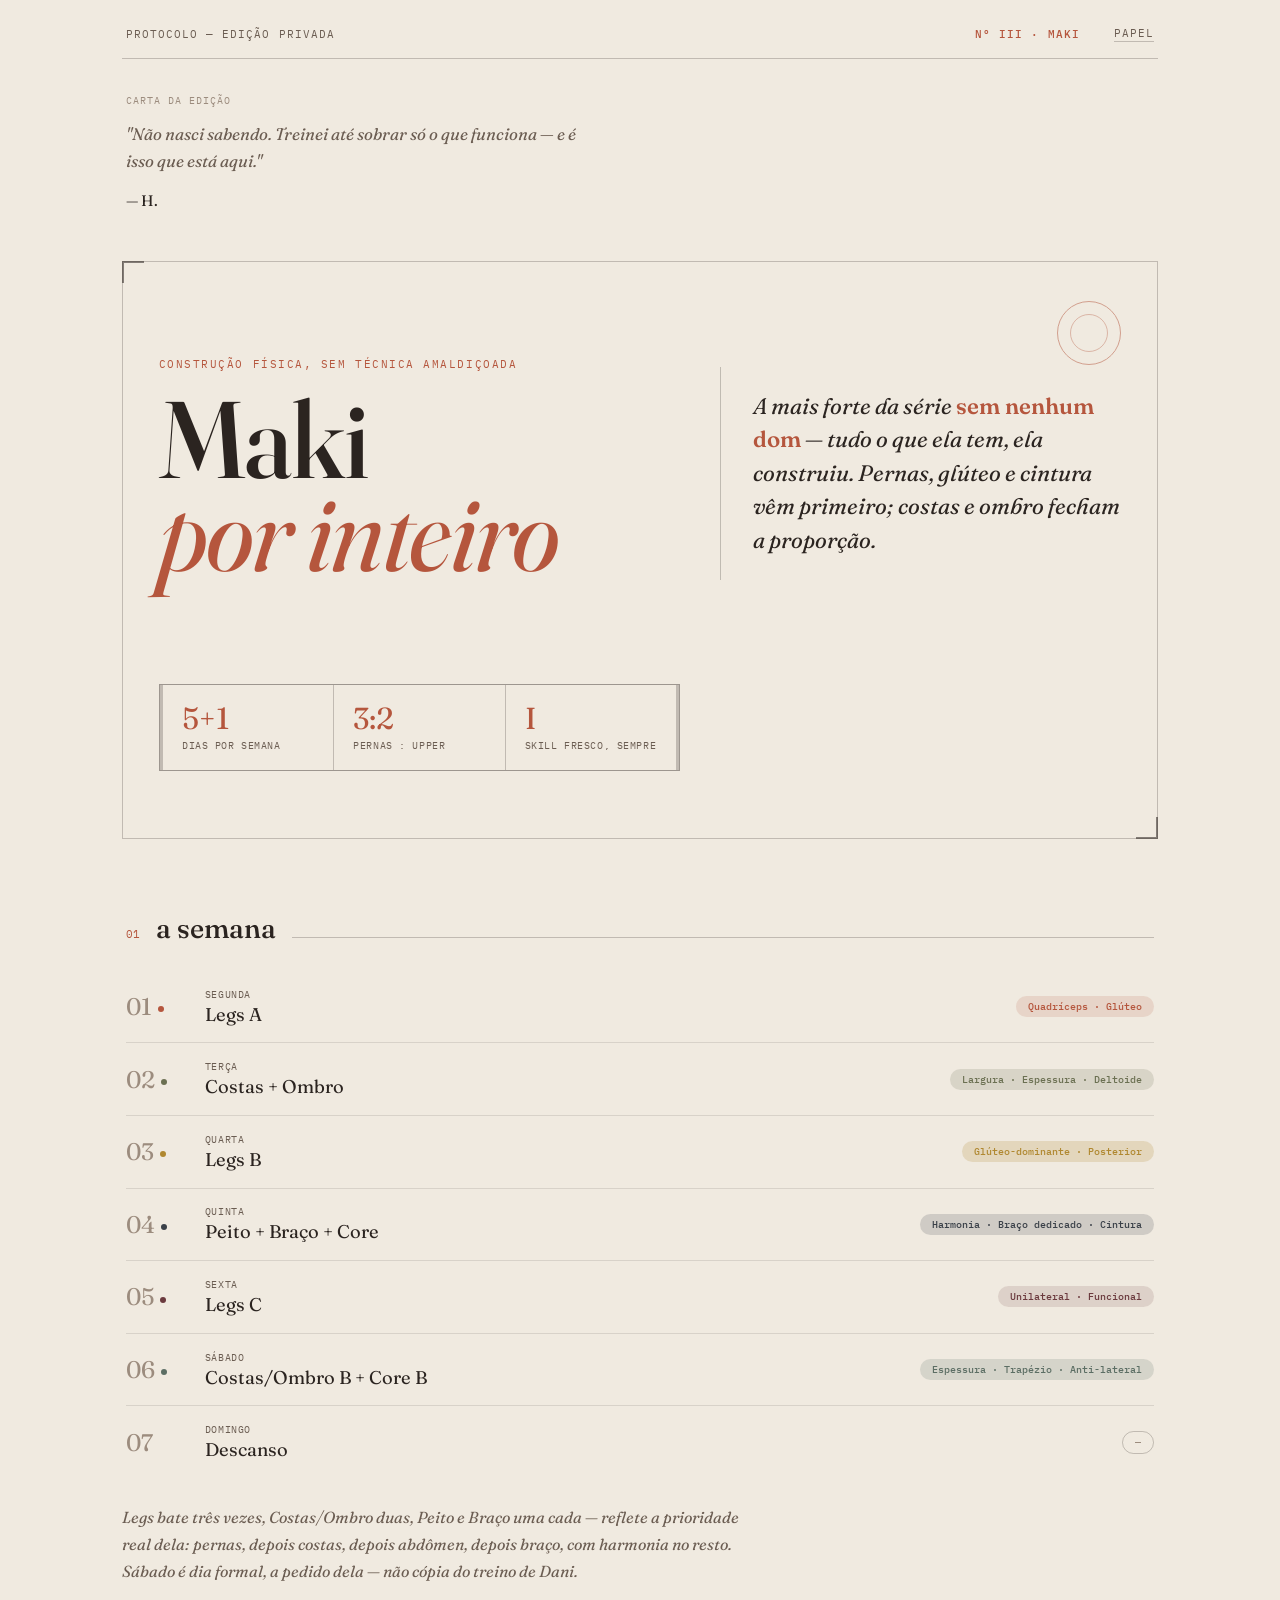
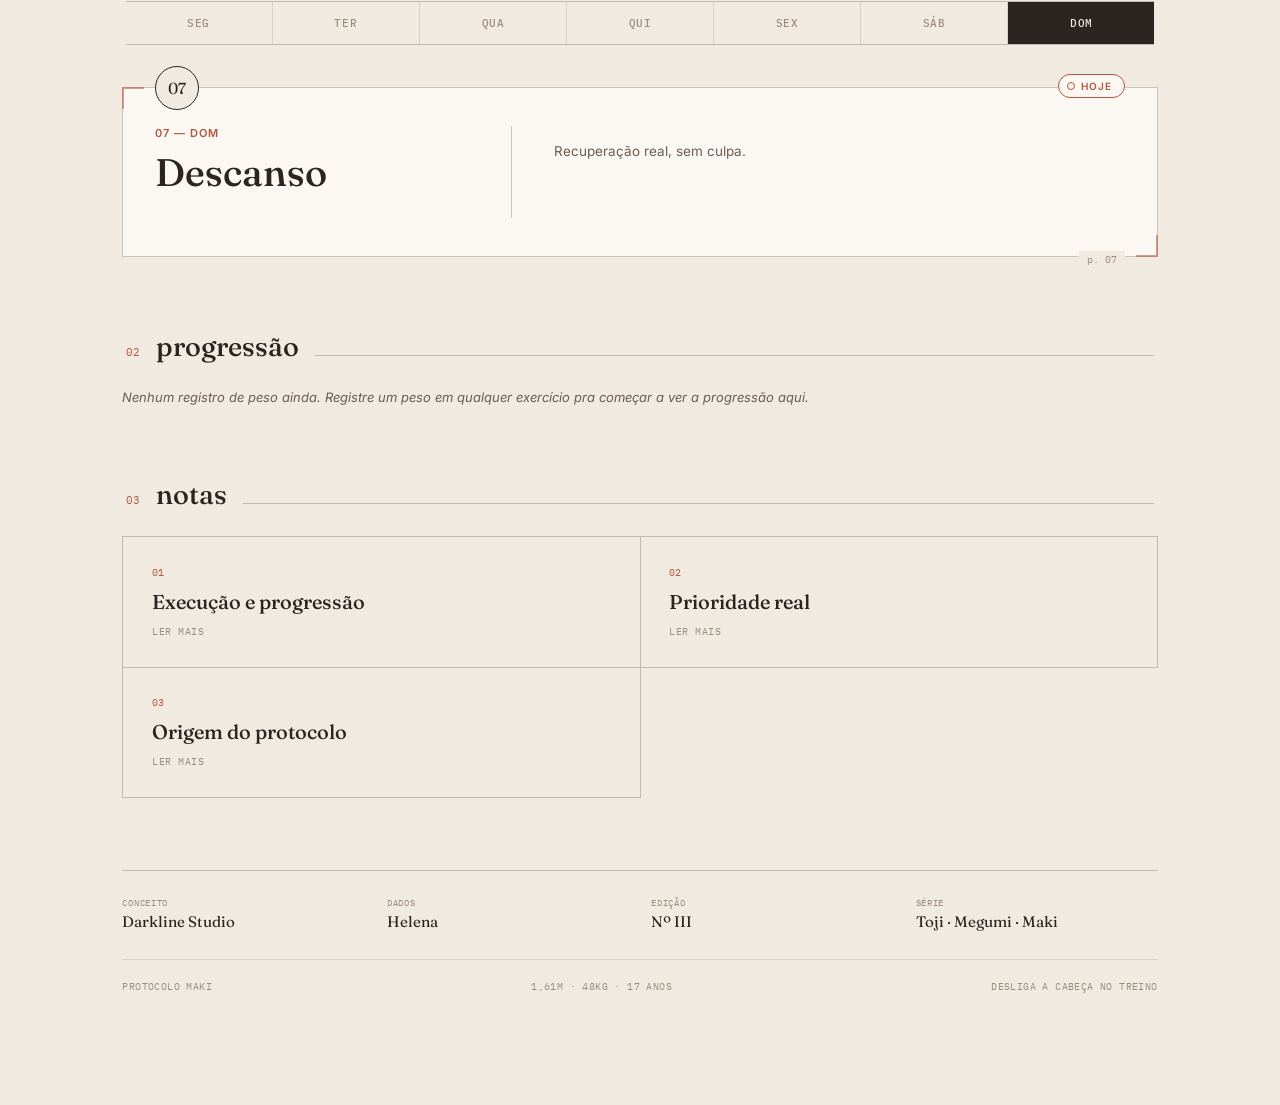
==== commit 54c8adf6: "Resolve merge conflict in maki" ====
--- a/docs/maki/index.html
+++ b/docs/maki/index.html
@@ -2,222 +2,954 @@
 <html lang="pt-BR">
 <head>
 <meta charset="UTF-8">
-<meta name="viewport" content="width=device-width, initial-scale=1, viewport-fit=cover">
-<title>Maki</title>
-<link rel="preconnect" href="https://fonts.googleapis.com">
-<link rel="preconnect" href="https://fonts.gstatic.com" crossorigin>
-<link href="https://fonts.googleapis.com/css2?family=Instrument+Serif:ital@0;1&family=Inter:wght@400;500;600&display=swap" rel="stylesheet">
-<meta name="theme-color" content="#1B1226">
+<meta name="viewport" content="width=device-width, initial-scale=1.0, viewport-fit=cover">
+<title>MAKI</title>
+<meta name="theme-color" content="#EFE3DC">
 <meta name="mobile-web-app-capable" content="yes">
 <meta name="apple-mobile-web-app-capable" content="yes">
 <meta name="apple-mobile-web-app-status-bar-style" content="black-translucent">
 <meta name="apple-mobile-web-app-title" content="Maki">
-<link rel="manifest" id="manifestLink">
+<link rel="apple-touch-icon" href="data:image/svg+xml,%3Csvg xmlns='http://www.w3.org/2000/svg' viewBox='0 0 100 100'%3E%3Crect width='100' height='100' fill='%233B2A2E'/%3E%3Ctext x='50' y='68' font-family='Georgia, serif' font-size='52' fill='%23EFE3DC' text-anchor='middle'%3EM%3C/text%3E%3C/svg%3E">
+<link rel="icon" href="data:image/svg+xml,%3Csvg xmlns='http://www.w3.org/2000/svg' viewBox='0 0 100 100'%3E%3Crect width='100' height='100' fill='%233B2A2E'/%3E%3Ctext x='50' y='68' font-family='Georgia, serif' font-size='52' fill='%23EFE3DC' text-anchor='middle'%3EM%3C/text%3E%3C/svg%3E">
+<link id="manifestLink" rel="manifest" href="">
+<link rel="preconnect" href="https://fonts.googleapis.com">
+<link rel="preconnect" href="https://fonts.gstatic.com" crossorigin>
+<link href="https://fonts.googleapis.com/css2?family=Fraunces:ital,opsz,wght@0,9..144,400;0,9..144,500;0,9..144,600;1,9..144,400;1,9..144,500&family=Inter:wght@400;500;600&family=IBM+Plex+Mono:wght@400;500&display=swap" rel="stylesheet">
 <style>
-
 :root {
-  --paper: #F4ECDD;
-  --paper-2: #EADFCB;
-  --ink: #221820;
-  --ink-soft: #5B4D52;
-  --ink-faint: #8A7A7C;
-  --hair: rgba(34,24,32,0.16);
-  --accent: #B8432A;
-  --accent-ink: #FFF6E8;
-  --night: #1B1226;
-  --cream: #FFF6E8;
-  --day-seg: #D9542F; --day-ter: #8A9A3B; --day-qua: #E5A72B;
-  --day-qui: #2E4B8F; --day-sex: #8C2F4A; --day-sab: #3F8E86; --day-dom: #6B5B8C;
-}
+  --bg: #F0EAE0;
+  --bg-card: #F7F4EE;
+  --bg-deep: #E6DCCE;
+  --ink: #2B2420;
+  --ink-soft: #6B5D52;
+  --ink-faint: #9C8C7E;
+  --accent: #B5563D;
+  --accent-ink: #F7F4EE;
+  --line: rgba(43,36,32,0.12);
+  --line-strong: rgba(43,36,32,0.24);
+  --cream: #FBF8F3;
+
+  --day-seg: #B5563D;
+  --day-ter: #6B7052;
+  --day-qua: #B08830;
+  --day-qui: #3A4048;
+  --day-sex: #6B3A3E;
+  --day-sab: #5C6E64;
+}
+
 [data-theme="dark"] {
-  --paper: #171018;
-  --paper-2: #21171F;
-  --ink: #F4E9D8;
-  --ink-soft: rgba(244,233,216,0.74);
-  --ink-faint: rgba(244,233,216,0.5);
-  --hair: rgba(244,233,216,0.16);
-  --accent: #F0B23E;
-  --accent-ink: #171018;
-}
+  --bg: #1A1613;
+  --bg-card: #211C17;
+  --bg-deep: #14100D;
+  --ink: #EDE6DA;
+  --ink-soft: #A89684;
+  --ink-faint: #6B5D52;
+  --accent: #D9C9A8;
+  --accent-ink: #211C17;
+  --line: rgba(237,230,218,0.1);
+  --line-strong: rgba(237,230,218,0.2);
+  --cream: #241C16;
+
+  --day-seg: #D68465;
+  --day-ter: #99A17A;
+  --day-qua: #D2AA5C;
+  --day-qui: #7E8A96;
+  --day-sex: #A56269;
+  --day-sab: #8CA396;
+}
+
+html { transition: background 0.25s ease; }
+body, .panel-grid, .tab-btn, .ex-row, .appendix-cell, .week-card, .hero { transition: background 0.25s ease, color 0.25s ease, border-color 0.25s ease; }
+
 * { box-sizing: border-box; }
-html, body { margin: 0; }
-body { background: var(--paper); color: var(--ink); font-family: 'Inter', sans-serif; font-size: 16px; line-height: 1.55; -webkit-font-smoothing: antialiased; overflow-x: hidden; transition: background .4s ease, color .3s ease; }
-::selection { background: var(--accent); color: var(--accent-ink); }
-.wrap { max-width: 960px; margin: 0 auto; padding: 0 1.3rem 6rem; }
-
-/* ---------- COVER: a pintura é a capa ---------- */
-.cover {
+
+html, body {
+  margin: 0;
+  padding: 0;
+  background: var(--bg);
+  color: var(--ink);
+  font-family: 'Inter', sans-serif;
+  -webkit-font-smoothing: antialiased;
+  overflow-x: hidden;
+  width: 100%;
+}
+
+body { position: relative; }
+
+.serif { font-family: 'Fraunces', serif; }
+.mono { font-family: 'IBM Plex Mono', monospace; }
+
+/* ---- organic backdrop: ink blobs, painted loosely, never randomly ---- */
+/* ---- signature circle, used as a recurring motif ---- */
+.ring {
+  position: absolute;
+  border-radius: 50%;
+  border: 1.5px solid currentColor;
+  opacity: 0.35;
+}
+
+.dot {
+  position: absolute;
+  border-radius: 50%;
+}
+
+.wrap {
+  max-width: 1080px;
+  width: 100%;
+  margin: 0 auto;
+  padding: 0 1.4rem 7rem;
+  overflow-x: hidden;
+}
+
+/* ================= MASTHEAD ================= */
+
+.masthead {
+  display: flex;
+  justify-content: space-between;
+  align-items: center;
+  gap: 12px;
+  padding: 1.6rem 0.2rem 1rem;
+  border-bottom: 1px solid var(--line-strong);
+  font-family: 'IBM Plex Mono', monospace;
+  font-size: 10.5px;
+  letter-spacing: 0.1em;
+  text-transform: uppercase;
+  color: var(--ink-soft);
+}
+
+.masthead .issue { color: var(--accent); font-weight: 500; margin-left: auto; margin-right: 1.4rem; }
+
+.theme-toggle {
+  border: none;
+  background: none;
+  padding: 0;
+  font-family: 'IBM Plex Mono', monospace;
+  font-size: 10.5px;
+  letter-spacing: 0.1em;
+  text-transform: uppercase;
+  color: var(--ink-soft);
+  cursor: pointer;
+  border-bottom: 1px solid var(--line-strong);
+  padding-bottom: 1px;
+  transition: color 0.2s ease, border-color 0.2s ease;
+}
+
+.theme-toggle:hover { color: var(--accent); border-color: var(--accent); }
+
+.theme-toggle .label-dark { display: none; }
+[data-theme="dark"] .theme-toggle .label-light { display: none; }
+[data-theme="dark"] .theme-toggle .label-dark { display: inline; }
+
+.editorial-letter {
+  padding: 2.2rem 0.2rem 1.6rem;
+  max-width: 460px;
+}
+
+.editorial-letter .sig-kicker {
+  font-family: 'IBM Plex Mono', monospace;
+  font-size: 10px;
+  letter-spacing: 0.1em;
+  text-transform: uppercase;
+  color: var(--ink-faint);
+  margin-bottom: 0.9rem;
+}
+
+.editorial-letter p {
+  font-family: 'Fraunces', serif;
+  font-style: italic;
+  font-size: 1.05rem;
+  line-height: 1.6;
+  color: var(--ink-soft);
+  margin: 0;
+}
+
+.editorial-letter .sig {
+  margin-top: 1rem;
+  font-family: 'Fraunces', serif;
+  font-style: normal;
+  font-size: 0.95rem;
+  color: var(--ink);
+}
+
+/* ================= HERO — editorial spread ================= */
+
+.hero {
+  display: grid;
+  grid-template-columns: 1.3fr 1fr;
+  gap: 2.5rem;
+  align-items: end;
+  padding: 3.4rem 2.2rem 4.2rem;
+  border: 1px solid var(--line-strong);
   position: relative;
-  margin: 0 -1.3rem;
-  min-height: 92vh;
-  background: var(--night) var(--cover-img) center/cover no-repeat;
-  display: flex; flex-direction: column; justify-content: space-between;
-  padding: 1.4rem 1.6rem 2.4rem;
-  color: #FFF6E8;
+  margin-top: 1.6rem;
+}
+
+.hero::before, .hero::after,
+.hero-corner-tl, .hero-corner-br { content: ''; }
+
+.frame-corner {
+  position: absolute;
+  width: 22px;
+  height: 22px;
+  border-color: var(--accent);
+  opacity: 0.55;
+}
+.frame-corner.tl { top: -1px; left: -1px; border-top: 2px solid; border-left: 2px solid; }
+.frame-corner.br { bottom: -1px; right: -1px; border-bottom: 2px solid; border-right: 2px solid; }
+
+.hero-ring {
+  position: absolute;
+  top: 2.4rem;
+  right: 2.2rem;
+  width: 64px;
+  height: 64px;
+  border-radius: 50%;
+  border: 1.5px solid var(--accent);
+  opacity: 0.5;
+}
+.hero-ring::before {
+  content: '';
+  position: absolute;
+  inset: 12px;
+  border-radius: 50%;
+  border: 1px solid var(--accent);
+  opacity: 0.7;
+}
+
+.hero-left { grid-column: 1; }
+
+.hero-kicker {
+  font-family: 'IBM Plex Mono', monospace;
+  font-size: 11px;
+  letter-spacing: 0.14em;
+  text-transform: uppercase;
+  color: var(--accent);
+  margin-bottom: 1.4rem;
+}
+
+.hero-title {
+  font-family: 'Fraunces', serif;
+  font-weight: 500;
+  font-size: clamp(3.4rem, 9vw, 6.8rem);
+  line-height: 0.86;
+  margin: 0;
+  letter-spacing: -0.015em;
+  color: var(--ink);
+}
+
+.hero-title .it { font-style: italic; font-weight: 400; color: var(--accent); }
+
+.hero-right {
+  grid-column: 2;
+  border-left: 1px solid var(--line-strong);
+  padding-left: 2rem;
+}
+
+.hero-manifesto {
+  font-family: 'Fraunces', serif;
+  font-style: italic;
+  font-weight: 400;
+  font-size: clamp(1.1rem, 2.4vw, 1.4rem);
+  line-height: 1.5;
+  color: var(--ink);
+}
+
+.hero-manifesto b { font-style: normal; font-weight: 600; color: var(--accent); }
+
+.hero-meta-row {
+  margin-top: 4rem;
+  padding: 0 0.2rem;
+  display: grid;
+  grid-template-columns: repeat(3, 1fr);
+  gap: 1px;
+  background: var(--line-strong);
+  border: 1px solid var(--line-strong);
+}
+
+.hero-meta-cell {
+  background: var(--bg);
+  padding: 1.1rem 1.2rem;
+}
+
+.hero-meta-cell .num { font-family: 'Fraunces', serif; font-size: 1.9rem; color: var(--accent); line-height: 1; }
+.hero-meta-cell .lbl { font-family: 'IBM Plex Mono', monospace; font-size: 9.5px; letter-spacing: 0.06em; text-transform: uppercase; color: var(--ink-soft); margin-top: 0.4rem; }
+
+/* ================= SECTION LABEL ================= */
+
+.section-label {
+  display: flex;
+  align-items: baseline;
+  gap: 1rem;
+  margin: 4.5rem 0.2rem 1.6rem;
+}
+
+.section-label .n { font-family: 'IBM Plex Mono', monospace; font-size: 11px; color: var(--accent); }
+.section-label h2 { font-family: 'Fraunces', serif; font-weight: 500; font-size: 1.7rem; margin: 0; }
+.section-label .rule { flex: 1; height: 1px; background: var(--line-strong); }
+
+/* ================= WEEK — editorial index ================= */
+
+.week-index { padding: 0 0.2rem; }
+
+.week-row {
+  display: grid;
+  grid-template-columns: 60px 1fr auto;
+  align-items: center;
+  gap: 1.2rem;
+  padding: 1.05rem 0;
+  border-bottom: 1px solid var(--line);
+}
+
+.week-row .day-num { font-family: 'Fraunces', serif; font-size: 1.5rem; color: var(--ink-faint); }
+.week-row .day-name { font-family: 'IBM Plex Mono', monospace; font-size: 10px; letter-spacing: 0.06em; text-transform: uppercase; color: var(--ink-soft); }
+.week-row .day-title { font-family: 'Fraunces', serif; font-size: 1.15rem; color: var(--ink); margin-top: 2px; }
+
+.week-tag {
+  font-family: 'IBM Plex Mono', monospace;
+  font-size: 10px;
+  padding: 4px 12px;
+  border-radius: 100px;
+  white-space: nowrap;
+  font-weight: 500;
+}
+
+.week-note {
+  margin-top: 1.6rem;
+  font-family: 'Fraunces', serif;
+  font-style: italic;
+  font-size: 1rem;
+  line-height: 1.7;
+  color: var(--ink-soft);
+  max-width: 640px;
+}
+
+/* ================= TABS — as a folio strip ================= */
+
+.tabs-nav {
+  display: flex;
+  gap: 0;
+  overflow-x: auto;
+  margin: 0 0.2rem;
+  -webkit-overflow-scrolling: touch;
+  border-top: 1px solid var(--line-strong);
+  border-bottom: 1px solid var(--line-strong);
+}
+
+.tab-btn {
+  flex: 1 0 auto;
+  font-family: 'IBM Plex Mono', monospace;
+  font-size: 11px;
+  letter-spacing: 0.05em;
+  font-weight: 500;
+  padding: 14px 18px;
+  background: transparent;
+  border: none;
+  border-right: 1px solid var(--line);
+  color: var(--ink-faint);
+  cursor: pointer;
+  text-transform: uppercase;
+  transition: background 0.15s ease, color 0.15s ease;
+}
+
+.tab-btn:last-child { border-right: none; }
+.tab-btn:hover { background: var(--bg-card); color: var(--ink); }
+.tab-btn.active { background: var(--ink); color: var(--bg); }
+
+/* ================= DAY PANEL — asymmetric spread ================= */
+
+.day-panel { display: none; padding-top: 2.6rem; }
+.day-panel.active { display: block; }
+
+.panel-grid {
+  display: grid;
+  grid-template-columns: 1fr 1.6fr;
+  gap: 2.6rem;
+  border: 1px solid var(--line-strong);
+  padding: 2.4rem 2rem;
+  position: relative;
+  background: var(--cream);
+}
+
+.panel-grid .frame-corner.tl,
+.panel-grid .frame-corner.br { border-color: var(--accent); }
+
+.panel-seal {
+  position: absolute;
+  top: -22px;
+  left: 2rem;
+  width: 44px;
+  height: 44px;
+  border-radius: 50%;
+  background: var(--bg);
+  border: 1.5px solid var(--ink);
+  display: flex;
+  align-items: center;
+  justify-content: center;
+  font-family: 'Fraunces', serif;
+  font-size: 1rem;
+  color: var(--ink);
+}
+
+.today-mark {
+  position: absolute;
+  top: -14px;
+  right: 2rem;
+  display: flex;
+  align-items: center;
+  gap: 6px;
+  font-family: 'Inter', sans-serif;
+  font-size: 10px;
+  font-weight: 600;
+  letter-spacing: 0.08em;
+  text-transform: uppercase;
+  background: var(--cream);
+  color: var(--day-c, var(--accent));
+  padding: 5px 12px 5px 8px;
+  border: 1px solid var(--day-c, var(--accent));
+  border-radius: 100px;
+}
+
+.today-mark::before {
+  content: '';
+  width: 6px;
+  height: 6px;
+  border-radius: 50%;
+  border: 1px solid var(--day-c, var(--accent));
+}
+
+.page-num {
+  position: absolute;
+  bottom: -12px;
+  right: 2rem;
+  font-family: 'IBM Plex Mono', monospace;
+  font-size: 10px;
+  color: var(--ink-faint);
+  background: var(--bg);
+  padding: 2px 8px;
+}
+
+.panel-side {
+  border-right: 1px solid var(--line-strong);
+  padding-right: 2.2rem;
+}
+
+.panel-eyebrow { font-family: 'Inter', sans-serif; font-size: 11px; font-weight: 600; letter-spacing: 0.09em; text-transform: uppercase; color: var(--accent); margin-bottom: 0.8rem; }
+
+.panel-heading {
+  font-family: 'Fraunces', serif;
+  font-weight: 500;
+  font-size: 2.4rem;
+  line-height: 1.02;
+  margin: 0 0 0.6rem;
+}
+
+.panel-subhead { font-family: 'Fraunces', serif; font-style: italic; font-size: 1rem; color: var(--ink-soft); margin-bottom: 1.6rem; }
+
+.panel-intro {
+  font-size: 13.5px;
+  line-height: 1.75;
+  color: var(--ink-soft);
+}
+
+.side-block { margin-top: 1.8rem; }
+.side-block .label { font-family: 'Inter', sans-serif; font-size: 10.5px; font-weight: 600; letter-spacing: 0.07em; text-transform: uppercase; color: var(--ink-faint); margin-bottom: 0.5rem; }
+.side-block .val { font-size: 13px; color: var(--ink); line-height: 1.6; }
+
+.skill-plate {
+  margin-top: 1.8rem;
+  padding: 1.1rem 1.2rem;
+  background: var(--bg-card);
+  border: 1px solid var(--line);
+}
+
+.skill-plate .label { font-family: 'Inter', sans-serif; font-size: 10.5px; font-weight: 600; letter-spacing: 0.07em; text-transform: uppercase; color: var(--day-c, var(--accent)); margin-bottom: 0.5rem; }
+.skill-plate .name { font-family: 'Fraunces', serif; font-size: 1.2rem; }
+.skill-plate .stage { font-family: 'IBM Plex Mono', monospace; font-size: 10.5px; color: var(--ink-soft); margin-top: 3px; }
+
+/* exercises — as a numbered editorial list, not chat cards */
+
+.ex-list { border-top: 1px solid var(--line-strong); }
+
+.ex-row {
+  border-bottom: 1px solid var(--line);
+  cursor: pointer;
+  display: flex;
+  align-items: stretch;
+}
+
+.ex-row-main {
+  display: flex;
+  flex-direction: column;
+  flex: 1 1 auto;
+  min-width: 0;
+}
+
+.reorder-arrows {
+  display: none;
+  flex-direction: column;
+  flex: 0 0 auto;
+  border-right: 1px solid var(--line);
+}
+
+.day-panel.reorder-active .reorder-arrows { display: flex; }
+
+.arrow-btn {
+  flex: 1 1 50%;
+  border: none;
+  background: transparent;
+  color: var(--ink);
+  font-size: 12px;
+  width: 30px;
+  cursor: pointer;
+  padding: 0;
+}
+
+.arrow-btn:first-child { border-bottom: 1px solid var(--line); }
+.arrow-btn:disabled { opacity: 0.25; cursor: default; }
+.arrow-btn:not(:disabled):hover { background: var(--line); }
+
+.ex-row-head {
+  display: grid;
+  grid-template-columns: 32px 1fr auto auto;
+  align-items: center;
+  gap: 14px;
+  padding: 15px 4px;
+}
+
+.ex-row-head .idx { font-family: 'Fraunces', serif; font-size: 1.1rem; color: var(--ink-faint); }
+.ex-row-head .name { font-size: 14.5px; font-weight: 500; }
+.ex-row-head .rir { font-family: 'IBM Plex Mono', monospace; font-size: 10px; color: var(--day-c, var(--accent)); white-space: nowrap; }
+.ex-row-head .plus { font-family: 'Fraunces', serif; font-size: 18px; color: var(--ink-faint); width: 16px; text-align: center; }
+
+.done-dot {
+  display: inline-block;
+  width: 6px;
+  height: 6px;
+  border-radius: 50%;
+  background: var(--accent);
+  margin-left: 7px;
+  vertical-align: middle;
+}
+
+.done-check {
+  display: flex;
+  align-items: center;
+  gap: 8px;
+  margin-top: 10px;
+  font-size: 11.5px;
+  font-family: 'IBM Plex Mono', monospace;
+  letter-spacing: 0.02em;
+  text-transform: uppercase;
+  color: var(--ink-soft);
+  cursor: pointer;
+  user-select: none;
+}
+
+.done-check input { position: absolute; opacity: 0; width: 0; height: 0; }
+
+.done-check .box {
+  flex: 0 0 auto;
+  width: 14px;
+  height: 14px;
+  border: 1.5px solid var(--line-strong);
+  background: var(--bg);
+  display: flex;
+  align-items: center;
+  justify-content: center;
+  transition: border-color 0.15s ease;
+}
+
+.done-check .box::after {
+  content: '';
+  width: 7px;
+  height: 7px;
+  background: var(--accent);
+  opacity: 0;
+  transform: scale(0.4);
+  transition: opacity 0.12s ease, transform 0.12s ease;
+}
+
+.done-check input:checked ~ .box { border-color: var(--accent); }
+.done-check input:checked ~ .box::after { opacity: 1; transform: scale(1); }
+.done-check:hover .box { border-color: var(--ink-soft); }
+
+.weight-track {
+  margin-top: 12px;
+  padding-top: 12px;
+  border-top: 1px solid var(--line);
+}
+
+.weight-last {
+  font-family: 'IBM Plex Mono', monospace;
+  font-size: 11px;
+  color: var(--ink-soft);
+  margin-bottom: 8px;
+}
+
+.weight-last b { color: var(--ink); font-weight: 600; }
+
+.weight-form { display: flex; gap: 6px; align-items: center; flex-wrap: wrap; }
+
+.weight-input {
+  width: 62px;
+  border: 1px solid var(--line-strong);
+  border-radius: 2px;
+  background: var(--bg);
+  color: var(--ink);
+  font-family: 'Inter', sans-serif;
+  font-size: 13px;
+  padding: 7px 9px;
+}
+
+.weight-input:focus, .weight-type:focus { outline: none; border-color: var(--accent); }
+
+.weight-type {
+  border: 1px solid var(--line-strong);
+  border-radius: 2px;
+  background: var(--bg);
+  color: var(--ink);
+  font-family: 'Inter', sans-serif;
+  font-size: 11.5px;
+  padding: 7px 8px;
+}
+
+/* Sistema de botão único: .btn + modificador de peso visual */
+.btn {
+  font-family: 'Inter', sans-serif;
+  font-size: 11.5px;
+  font-weight: 600;
+  letter-spacing: 0.04em;
+  text-transform: uppercase;
+  cursor: pointer;
+  border-radius: 2px;
+  padding: 8px 14px;
+  transition: background 0.15s ease, color 0.15s ease, border-color 0.15s ease;
+}
+
+.btn-primary {
+  border: 1px solid var(--accent);
+  background: var(--accent);
+  color: var(--accent-ink);
+}
+.btn-primary:hover { opacity: 0.88; }
+
+.btn-secondary {
+  border: 1px solid var(--ink);
+  background: transparent;
+  color: var(--ink);
+}
+.btn-secondary:hover, .btn-secondary.active { background: var(--ink); color: var(--bg); }
+
+.btn-ghost {
+  border: none;
+  background: none;
+  color: var(--ink-soft);
+  padding: 4px 6px;
+  font-weight: 500;
+}
+.btn-ghost:hover { color: var(--ink); }
+
+.weight-save { }
+.weight-saved-tag {
+  font-family: 'Inter', sans-serif;
+  font-size: 11px;
+  font-weight: 600;
+  color: var(--accent);
+  margin-left: 4px;
+}
+
+.quick-register-row { display: flex; justify-content: center; margin-top: 16px; }
+
+.reorder-toggle-row {
+  display: flex;
+  justify-content: center;
+  gap: 10px;
+  margin-top: 8px;
+  opacity: 0.5;
+}
+
+.reorder-toggle-row:hover { opacity: 1; }
+
+.progress-select {
+  width: 100%;
+  border: 1.5px solid var(--line-strong);
+  background: var(--bg);
+  color: var(--ink);
+  font-family: 'IBM Plex Mono', monospace;
+  font-size: 12.5px;
+  padding: 9px 10px;
+  margin-bottom: 16px;
+}
+
+.progress-empty { font-size: 13px; color: var(--ink-soft); font-style: italic; }
+
+.progress-svg {
+  width: 100%;
+  height: auto;
+  border: 1.5px solid var(--line-strong);
+  background: var(--bg);
+}
+
+.progress-current {
+  margin-top: 10px;
+  font-family: 'IBM Plex Mono', monospace;
+  font-size: 11.5px;
+  color: var(--ink-soft);
+}
+
+.progress-current b { color: var(--ink); }
+
+.ex-row-body {
+  display: grid;
+  grid-template-rows: 0fr;
   overflow: hidden;
-}
-.cover::after { content: ''; position: absolute; inset: 0; background: linear-gradient(180deg, rgba(20,10,26,.55) 0%, rgba(20,10,26,.05) 34%, rgba(20,10,26,.05) 55%, rgba(20,10,26,.78) 100%); pointer-events: none; }
-.cover > * { position: relative; z-index: 2; }
-.top-bar { display: flex; justify-content: space-between; align-items: baseline; }
-.mark { font-family: 'Instrument Serif', serif; font-style: italic; font-size: 1.7rem; }
-.theme-toggle { border: none; background: rgba(20,10,26,.35); color: #FFF6E8; font-family: 'Inter', sans-serif; font-size: 12px; padding: 6px 14px; border-radius: 999px; cursor: pointer; backdrop-filter: blur(6px); -webkit-backdrop-filter: blur(6px); }
-.theme-toggle .d { display: none; }
-[data-theme="dark"] .theme-toggle .l { display: none; }
-[data-theme="dark"] .theme-toggle .d { display: inline; }
-.cover-kicker { font-size: 13px; opacity: .85; margin-bottom: .8rem; }
-.cover-title { font-family: 'Instrument Serif', serif; font-weight: 400; font-size: clamp(4.6rem, 21vw, 12rem); line-height: .8; letter-spacing: -.02em; margin: 0; text-shadow: 0 3px 40px rgba(10,4,14,.55); }
-.cover-title em { font-style: italic; color: #F5C24C; }
-.cover-sub { max-width: 34ch; margin: 1.6rem 0 0; font-size: 17px; line-height: 1.55; text-shadow: 0 1px 14px rgba(10,4,14,.7); }
-
-/* ---------- WEEK: régua em papel ---------- */
-.week-strip-wrap { margin: 0 -1.3rem; padding: 1.6rem 1.3rem .4rem; overflow-x: auto; scrollbar-width: none; }
-.week-strip-wrap::-webkit-scrollbar { display: none; }
-.week-strip { display: flex; gap: 10px; min-width: max-content; }
-.week-chip { flex: 0 0 auto; width: 118px; padding: 1rem 1rem 1.05rem; border: 2px solid var(--wc-c, var(--hair)); border-radius: 999px 999px 16px 16px; background: transparent; color: var(--ink); text-align: left; cursor: pointer; font-family: 'Inter', sans-serif; transition: transform .2s ease, background .2s ease; }
-.week-chip:hover { transform: translateY(-3px); }
-.week-chip.on { background: var(--wc-c, var(--ink)); }
-.week-chip.on .wc-num, .week-chip.on .wc-day, .week-chip.on .wc-title { color: #FFF6E8; }
-.wc-num { font-family: 'Instrument Serif', serif; font-size: 2.5rem; line-height: 1; padding-top: 1rem; color: var(--wc-c, var(--ink)); }
-.wc-day { font-size: 12px; color: var(--ink-soft); margin-top: .35rem; }
-.wc-title { font-size: 13px; font-weight: 600; line-height: 1.25; margin-top: .15rem; }
-.week-chip.is-today .wc-day::after { content: ' · hoje'; }
-
-/* ---------- DAY: cabeçalho pintado + corpo calmo ---------- */
-#panels { margin-top: 2rem; }
-.day-panel { display: none; }
-.day-panel.active { display: block; animation: rise .55s ease both; }
-@keyframes rise { from { opacity: 0; transform: translateY(14px); } to { opacity: 1; transform: none; } }
-.day-hero {
-  position: relative; margin: 0 -1.3rem 2rem; min-height: 46vh; overflow: hidden;
-  background: var(--night) center/cover no-repeat; color: #FFF6E8; display: flex; align-items: flex-end;
-}
-.day-hero::after { content: ''; position: absolute; inset: 0; background: linear-gradient(180deg, rgba(20,10,26,.15) 0%, rgba(20,10,26,.0) 40%, rgba(20,10,26,.8) 100%); }
-.day-hero-in { position: relative; z-index: 2; padding: 1.6rem 1.6rem 1.8rem; width: 100%; }
-.day-seal { font-family: 'Instrument Serif', serif; font-size: clamp(6.5rem, 28vw, 14rem); line-height: .76; color: #FFF6E8; -webkit-text-stroke: 2px rgba(20,10,26,.85); paint-order: stroke fill; text-shadow: 0 4px 34px rgba(10,4,14,.7); }
-.day-kicker { font-size: 13px; opacity: .9; margin: .8rem 0 .2rem; }
-.day-heading h2 { font-family: 'Instrument Serif', serif; font-weight: 400; font-size: clamp(2.6rem, 9vw, 4.6rem); line-height: .95; margin: 0; text-shadow: 0 2px 24px rgba(10,4,14,.6); }
-.day-sub { font-size: 15px; margin: .5rem 0 0; opacity: .92; }
-
-.day-body { display: grid; grid-template-columns: 1fr; gap: 2rem; }
-@media (min-width: 780px) { .day-body { grid-template-columns: 1fr 1.6fr; gap: 3rem; align-items: start; } }
-.day-notes p.intro { font-family: 'Instrument Serif', serif; font-style: italic; font-size: 1.35rem; line-height: 1.4; margin: 0 0 1.4rem; }
-.note-block { margin-bottom: 1.1rem; }
-.nb-label { font-size: 12px; font-weight: 600; color: var(--seal-c, var(--accent)); margin-bottom: .2rem; }
-.nb-val { font-size: 14.5px; color: var(--ink-soft); }
-.skill-note { border-top: 1px solid var(--hair); padding-top: 1.1rem; margin-top: 1.3rem; }
-.sn-name { font-family: 'Instrument Serif', serif; font-size: 1.7rem; line-height: 1.1; }
-.sn-desc { font-size: 13px; color: var(--ink-faint); }
-
-.ex-list { border-top: 2px solid var(--seal-c, var(--ink)); }
-.ex-row { display: flex; align-items: stretch; border-bottom: 1px solid var(--hair); }
-.reorder-arrows { display: none; flex-direction: column; border-right: 1px solid var(--hair); }
-.day-panel.reorder-active .reorder-arrows { display: flex; }
-.arrow-btn { flex: 1 1 50%; border: none; background: transparent; color: var(--ink); font-size: 13px; width: 30px; cursor: pointer; padding: 0; }
-.arrow-btn:disabled { opacity: .25; cursor: default; }
-.arrow-btn:not(:disabled):hover { background: var(--paper-2); }
-.ex-main { flex: 1 1 auto; min-width: 0; }
-.ex-head { display: flex; align-items: center; gap: .9rem; padding: 1.05rem .2rem; cursor: pointer; }
-.ex-n { font-family: 'Instrument Serif', serif; font-size: 1.6rem; color: var(--seal-c, var(--accent)); width: 32px; flex: 0 0 auto; }
-.ex-name { flex: 1 1 auto; font-size: 16px; font-weight: 500; }
-.ex-meta { font-size: 12.5px; color: var(--ink-soft); white-space: nowrap; }
-.ex-plus { font-family: 'Instrument Serif', serif; font-size: 22px; color: var(--ink-faint); width: 16px; text-align: center; flex: 0 0 auto; }
-.done-dot { display: inline-block; width: 8px; height: 8px; border-radius: 50%; background: var(--seal-c, var(--accent)); margin-left: 8px; }
-.ex-body { display: grid; grid-template-rows: 0fr; overflow: hidden; transition: grid-template-rows .25s ease; }
-.ex-body > .ex-body-inner { overflow: hidden; min-height: 0; }
-.ex-row.open .ex-body { grid-template-rows: 1fr; }
-.ex-body-inner { padding: 0 .2rem 0 46px; max-height: 0; transition: padding .25s ease; font-size: 14.5px; color: var(--ink-soft); line-height: 1.6; }
-.ex-row.open .ex-body-inner { padding: 0 .2rem 1.3rem 46px; max-height: none; }
-.ex-body-inner b { color: var(--ink); font-weight: 600; }
-.done-check { display: flex; align-items: center; gap: 9px; margin-top: 12px; font-size: 13px; color: var(--ink); cursor: pointer; user-select: none; }
-.done-check input { position: absolute; opacity: 0; width: 0; height: 0; }
-.done-check .box { width: 17px; height: 17px; border: 1.5px solid var(--ink-faint); border-radius: 50%; display: flex; align-items: center; justify-content: center; flex: 0 0 auto; }
-.done-check .box::after { content: ''; width: 9px; height: 9px; border-radius: 50%; background: var(--seal-c, var(--accent)); opacity: 0; transform: scale(.3); transition: opacity .15s ease, transform .15s ease; }
-.done-check input:checked ~ .box { border-color: var(--seal-c, var(--accent)); }
-.done-check input:checked ~ .box::after { opacity: 1; transform: scale(1); }
-.weight-track { margin-top: 14px; padding-top: 14px; border-top: 1px solid var(--hair); }
-.weight-last { font-size: 12.5px; color: var(--ink-soft); margin-bottom: 9px; }
-.weight-last b { color: var(--ink); }
-.weight-form { display: flex; gap: 7px; align-items: center; flex-wrap: wrap; }
-.weight-input, .weight-type { border: 1.5px solid var(--hair); border-radius: 999px; background: var(--paper); color: var(--ink); font-family: 'Inter', sans-serif; font-size: 14px; padding: 8px 14px; }
-.weight-input { width: 78px; }
-.weight-input:focus, .weight-type:focus { outline: none; border-color: var(--accent); }
-.weight-saved-tag { font-size: 12px; font-weight: 600; color: var(--accent); margin-left: 4px; }
-.cooldown-note { font-family: 'Instrument Serif', serif; font-style: italic; font-size: 1.1rem; color: var(--ink-soft); margin: 1.4rem 0 0; }
-.btn { font-family: 'Inter', sans-serif; font-size: 13px; font-weight: 600; cursor: pointer; border-radius: 999px; padding: 10px 20px; transition: transform .15s ease, background .15s ease, color .15s ease; }
-.btn:active { transform: scale(.97); }
-.btn-primary { border: none; background: var(--accent); color: var(--accent-ink); }
-.btn-secondary { border: 1.5px solid var(--ink); background: transparent; color: var(--ink); }
-.btn-secondary:hover, .btn-secondary.active { background: var(--ink); color: var(--paper); }
-.btn-ghost { border: none; background: none; color: var(--ink-faint); padding: 6px 8px; font-weight: 500; }
-.btn-ghost:hover { color: var(--ink); }
-.action-row { display: flex; justify-content: center; margin-top: 1.6rem; }
-.ghost-row { display: flex; justify-content: center; gap: 8px; margin-top: 6px; }
-
-/* ---------- SEÇÕES: título pintado curto + corpo calmo ---------- */
-.section-head { margin: 5rem 0 1.4rem; }
-.section-head h2 { font-family: 'Instrument Serif', serif; font-style: italic; font-weight: 400; font-size: clamp(2.8rem, 10vw, 4.8rem); line-height: 1; margin: 0; display: inline-block; padding: .05em .28em .12em; color: #FFF6E8; background: var(--night) var(--cover-img) center/cover; border-radius: 6px 26px 6px 26px; text-shadow: 0 2px 16px rgba(10,4,14,.6); }
-.panel-soft { background: var(--paper-2); border-radius: 22px; padding: 1.4rem; }
-.progress-select { width: 100%; border: 1.5px solid var(--hair); border-radius: 999px; background: var(--paper); color: var(--ink); font-family: 'Inter', sans-serif; font-size: 14px; padding: 10px 16px; margin-bottom: 1.1rem; }
-.progress-empty { font-family: 'Instrument Serif', serif; font-style: italic; font-size: 1.2rem; color: var(--ink-soft); margin: 0; }
-.progress-svg { width: 100%; height: auto; display: block; }
-.progress-current { margin-top: 10px; font-size: 13px; color: var(--ink-soft); }
-.progress-current b { color: var(--ink); }
-.appendix-list { display: grid; gap: 10px; }
-.appendix-item { background: var(--paper-2); border-radius: 20px; padding: 1.2rem 1.4rem; cursor: pointer; }
-.ai-head { display: flex; align-items: baseline; gap: .9rem; }
-.ai-num { font-family: 'Instrument Serif', serif; font-size: 1.3rem; color: var(--accent); }
-.appendix-item h3 { font-family: 'Instrument Serif', serif; font-weight: 400; font-size: 1.5rem; margin: 0; flex: 1; line-height: 1.15; }
-.ai-hint { font-size: 12px; color: var(--ink-faint); }
-.ai-body { display: grid; grid-template-rows: 0fr; overflow: hidden; transition: grid-template-rows .3s ease; }
-.ai-body > div { overflow: hidden; min-height: 0; }
-.appendix-item.open .ai-body { grid-template-rows: 1fr; margin-top: .9rem; }
-.ai-body-inner { padding-left: 2.2rem; font-size: 15px; line-height: 1.75; color: var(--ink-soft); }
-.ai-body-inner b { color: var(--ink); font-weight: 600; }
-.colophon { margin-top: 5rem; text-align: center; font-family: 'Instrument Serif', serif; font-style: italic; font-size: 1.15rem; color: var(--ink-soft); }
-@media (max-width: 779px) { .week-chip { width: 106px; } .cover { min-height: 86vh; } }
-
+  transition: grid-template-rows 0.2s ease;
+}
+
+.ex-row-body > .ex-row-body-inner {
+  overflow: hidden;
+  min-height: 0;
+}
+
+.ex-row.open .ex-row-body { grid-template-rows: 1fr; }
+
+.ex-row-body-inner {
+  padding: 0 4px 0 46px;
+  max-width: 480px;
+  max-height: 0;
+  transition: padding 0.2s ease;
+  font-size: 14px;
+  color: var(--ink-soft);
+  line-height: 1.65;
+}
+
+.ex-row.open .ex-row-body-inner {
+  padding: 0 4px 16px 46px;
+  max-height: none;
+}
+
+.ex-row-body-inner b { color: var(--accent); font-weight: 600; }
+
+.cooldown-line {
+  margin-top: 1.6rem;
+  padding-top: 1rem;
+  border-top: 1px dashed var(--line-strong);
+  font-size: 12.5px;
+  color: var(--ink-soft);
+  font-style: italic;
+  font-family: 'Fraunces', serif;
+}
+
+/* ================= APPENDIX — magazine footnotes ================= */
+
+.appendix-grid { display: grid; grid-template-columns: 1fr 1fr; gap: 0; border-top: 1px solid var(--line-strong); border-left: 1px solid var(--line-strong); }
+
+.appendix-cell {
+  border-right: 1px solid var(--line-strong);
+  border-bottom: 1px solid var(--line-strong);
+  padding: 1.8rem 1.8rem;
+  cursor: pointer;
+}
+
+.appendix-cell .num { font-family: 'IBM Plex Mono', monospace; font-size: 10px; color: var(--accent); margin-bottom: 0.6rem; }
+.appendix-cell h3 { font-family: 'Fraunces', serif; font-weight: 500; font-size: 1.25rem; margin: 0 0 0.7rem; }
+.appendix-cell .body {
+  display: grid;
+  grid-template-rows: 0fr;
+  overflow: hidden;
+  transition: grid-template-rows 0.25s ease;
+  font-size: 14.5px;
+  line-height: 1.75;
+  color: var(--ink-soft);
+}
+.appendix-cell .body > .body-inner { overflow: hidden; min-height: 0; }
+.appendix-cell.open .body { grid-template-rows: 1fr; margin-top: 0.9rem; }
+.appendix-cell .body b { color: var(--ink); font-weight: 600; }
+.appendix-cell .toggle-hint { font-family: 'IBM Plex Mono', monospace; font-size: 9.5px; color: var(--ink-faint); text-transform: uppercase; letter-spacing: 0.05em; }
+
+/* ================= COLOPHON ================= */
+
+.colophon-rich {
+  margin-top: 4.5rem;
+  padding-top: 1.6rem;
+  border-top: 1px solid var(--line-strong);
+}
+
+.colophon-row {
+  display: grid;
+  grid-template-columns: repeat(4, 1fr);
+  gap: 1.4rem;
+}
+
+.colophon-row > div { display: flex; flex-direction: column; gap: 4px; }
+
+.ct-label {
+  font-family: 'IBM Plex Mono', monospace;
+  font-size: 9px;
+  letter-spacing: 0.08em;
+  text-transform: uppercase;
+  color: var(--ink-faint);
+}
+
+.ct-val {
+  font-family: 'Fraunces', serif;
+  font-size: 0.95rem;
+  color: var(--ink);
+}
+
+.colophon {
+  margin-top: 1.8rem;
+  padding-top: 1.2rem;
+  border-top: 1px solid var(--line);
+  font-family: 'IBM Plex Mono', monospace;
+  font-size: 10px;
+  letter-spacing: 0.04em;
+  color: var(--ink-faint);
+  display: flex;
+  justify-content: space-between;
+  flex-wrap: wrap;
+  gap: 8px;
+  text-transform: uppercase;
+}
+
+@media (max-width: 760px) {
+  .hero { grid-template-columns: 1fr; gap: 2rem; padding-top: 2.2rem; }
+  .hero-right { border-left: none; padding-left: 0; border-top: 1px solid var(--line-strong); padding-top: 1.6rem; }
+  .hero-meta-row { grid-template-columns: 1fr; margin-top: 2.4rem; }
+  .panel-grid { grid-template-columns: 1fr; gap: 1.4rem; }
+  .panel-main { order: 1; }
+  .panel-side { order: 2; border-right: none; padding-right: 0; border-top: 1px solid var(--line-strong); padding-top: 1.6rem; }
+  .appendix-grid { grid-template-columns: 1fr; }
+  .week-row { grid-template-columns: 40px 1fr; }
+  .week-tag { grid-column: 1 / -1; justify-self: start; margin-top: 6px; }
+  .colophon-row { grid-template-columns: 1fr 1fr; gap: 1.2rem 1rem; }
+  .masthead { flex-wrap: wrap; row-gap: 6px; }
+}
 </style>
 </head>
-<body data-theme="light">
+<body>
+
+<svg width="0" height="0" style="position:absolute;">
+  <defs>
+    <filter id="inkTexture"><feTurbulence type="fractalNoise" baseFrequency="0.9" numOctaves="2" result="noise"/><feColorMatrix in="noise" type="matrix" values="0 0 0 0 0  0 0 0 0 0  0 0 0 0 0  0 0 0 0.04 0"/></filter>
+  </defs>
+</svg>
 
 <div class="wrap">
-  <section class="cover">
-    <div class="top-bar">
-      <span class="mark">maki</span>
-      <button class="theme-toggle" id="themeToggle" type="button" aria-label="Alternar tema"><span class="l">noite</span><span class="d">luz</span></button>
+
+  <div class="masthead">
+    <span>Protocolo — edição privada</span>
+    <span class="issue">Nº III · MAKI</span>
+    <button class="theme-toggle" id="themeToggle" type="button" aria-label="Alternar tema">
+      <span class="label-light">papel</span><span class="label-dark">noite</span>
+    </button>
+  </div>
+
+  <div class="editorial-letter">
+    <div class="sig-kicker">carta da edição</div>
+    <p>"Não nasci sabendo. Treinei até sobrar só o que funciona — e é isso que está aqui."</p>
+    <div class="sig">— H.</div>
+  </div>
+
+  <section class="hero">
+    <span class="frame-corner tl"></span>
+    <span class="frame-corner br"></span>
+    <span class="hero-ring"></span>
+    <div class="hero-left">
+      <div class="hero-kicker">construção física, sem técnica amaldiçoada</div>
+      <h1 class="hero-title">Maki<br><span class="it">por inteiro</span></h1>
     </div>
-    <div>
-      <div class="cover-kicker">para Helena</div>
-      <h1 class="cover-title">Um corpo<br>que se <em>escuta.</em></h1>
-      <p class="cover-sub">Pernas primeiro, depois costas, cintura e braço. Seis dias, cada um com sua cor, e nenhum músculo esquecido.</p>
+    <div class="hero-right">
+      <p class="hero-manifesto">A mais forte da série <b>sem nenhum dom</b> — tudo o que ela tem, ela construiu. Pernas, glúteo e cintura vêm primeiro; costas e ombro fecham a proporção.</p>
+    </div>
+    <div class="hero-meta-row">
+      <div class="hero-meta-cell"><div class="num">5+1</div><div class="lbl">dias por semana</div></div>
+      <div class="hero-meta-cell"><div class="num">3:2</div><div class="lbl">pernas : upper</div></div>
+      <div class="hero-meta-cell"><div class="num">I</div><div class="lbl">skill fresco, sempre</div></div>
     </div>
   </section>
 
-  <div class="week-strip-wrap"><nav class="week-strip" id="weekStrip"></nav></div>
+  <section id="semana">
+    <div class="section-label"><span class="n">01</span><h2>a semana</h2><span class="rule"></span></div>
+    <div class="week-index">
+      <div class="week-row">
+        <div class="day-num">01<span class="dot" style="width:6px; height:6px; background:var(--day-seg); position:static; display:inline-block; margin-left:6px; vertical-align:middle;"></span></div>
+        <div><div class="day-name">Segunda</div><div class="day-title">Legs A</div></div>
+        <div class="week-tag" style="background:color-mix(in srgb, var(--day-seg) 15%, transparent); color:var(--day-seg);">Quadríceps · Glúteo</div>
+      </div>
+      <div class="week-row">
+        <div class="day-num">02<span class="dot" style="width:6px; height:6px; background:var(--day-ter); position:static; display:inline-block; margin-left:6px; vertical-align:middle;"></span></div>
+        <div><div class="day-name">Terça</div><div class="day-title">Costas + Ombro</div></div>
+        <div class="week-tag" style="background:color-mix(in srgb, var(--day-ter) 18%, transparent); color:var(--day-ter);">Largura · Espessura · Deltoide</div>
+      </div>
+      <div class="week-row">
+        <div class="day-num">03<span class="dot" style="width:6px; height:6px; background:var(--day-qua); position:static; display:inline-block; margin-left:6px; vertical-align:middle;"></span></div>
+        <div><div class="day-name">Quarta</div><div class="day-title">Legs B</div></div>
+        <div class="week-tag" style="background:color-mix(in srgb, var(--day-qua) 20%, transparent); color:var(--day-qua);">Glúteo-dominante · Posterior</div>
+      </div>
+      <div class="week-row">
+        <div class="day-num">04<span class="dot" style="width:6px; height:6px; background:var(--day-qui); position:static; display:inline-block; margin-left:6px; vertical-align:middle;"></span></div>
+        <div><div class="day-name">Quinta</div><div class="day-title">Peito + Braço + Core</div></div>
+        <div class="week-tag" style="background:color-mix(in srgb, var(--day-qui) 18%, transparent); color:var(--day-qui);">Harmonia · Braço dedicado · Cintura</div>
+      </div>
+      <div class="week-row">
+        <div class="day-num">05<span class="dot" style="width:6px; height:6px; background:var(--day-sex); position:static; display:inline-block; margin-left:6px; vertical-align:middle;"></span></div>
+        <div><div class="day-name">Sexta</div><div class="day-title">Legs C</div></div>
+        <div class="week-tag" style="background:color-mix(in srgb, var(--day-sex) 14%, transparent); color:var(--day-sex);">Unilateral · Funcional</div>
+      </div>
+      <div class="week-row">
+        <div class="day-num">06<span class="dot" style="width:6px; height:6px; background:var(--day-sab); position:static; display:inline-block; margin-left:6px; vertical-align:middle;"></span></div>
+        <div><div class="day-name">Sábado</div><div class="day-title">Costas/Ombro B + Core B</div></div>
+        <div class="week-tag" style="background:color-mix(in srgb, var(--day-sab) 18%, transparent); color:var(--day-sab);">Espessura · Trapézio · Anti-lateral</div>
+      </div>
+      <div class="week-row" style="border-bottom:none;">
+        <div class="day-num">07</div>
+        <div><div class="day-name">Domingo</div><div class="day-title">Descanso</div></div>
+        <div class="week-tag" style="background:transparent; color:var(--ink-faint); border:1px solid var(--line-strong);">—</div>
+      </div>
+    </div>
+    <p class="week-note">Legs bate três vezes, Costas/Ombro duas, Peito e Braço uma cada — reflete a prioridade real dela: pernas, depois costas, depois abdômen, depois braço, com harmonia no resto. Sábado é dia formal, a pedido dela — não cópia do treino de Dani.</p>
+  </section>
+
+  <nav class="tabs-nav" id="tabsNav"></nav>
 
   <div id="panels"></div>
 
-  <section>
-    <div class="section-head"><h2>progressão</h2></div>
-    <div class="panel-soft" id="progressaoContent"></div>
+  <section id="progressao">
+    <div class="section-label"><span class="n">02</span><h2>progressão</h2><span class="rule"></span></div>
+    <div id="progressaoContent"></div>
   </section>
 
-  <section>
-    <div class="section-head"><h2>notas</h2></div>
-    <div class="appendix-list" id="accordion"></div>
+  <section id="apendice">
+    <div class="section-label"><span class="n">03</span><h2>notas</h2><span class="rule"></span></div>
+    <div class="appendix-grid" id="accordion"></div>
   </section>
 
-  <div class="colophon">feito pra ela, dia a dia.</div>
+  <div class="colophon-rich">
+    <div class="colophon-row">
+      <div><span class="ct-label">conceito</span><span class="ct-val">Darkline Studio</span></div>
+      <div><span class="ct-label">dados</span><span class="ct-val">Helena</span></div>
+      <div><span class="ct-label">edição</span><span class="ct-val">Nº III</span></div>
+      <div><span class="ct-label">série</span><span class="ct-val">Toji · Megumi · Maki</span></div>
+    </div>
+  </div>
+
+  <div class="colophon">
+    <span>Protocolo Maki</span>
+    <span>1,61m · 48kg · 17 anos</span>
+    <span>desliga a cabeça no treino</span>
+  </div>
+
 </div>
 
 <script>
-const PAINT_IMG = {"cover": "[data-uri]", "seg": "[data-uri]", "ter": "[data-uri]", "qua": "[data-uri]", "qui": "[data-uri]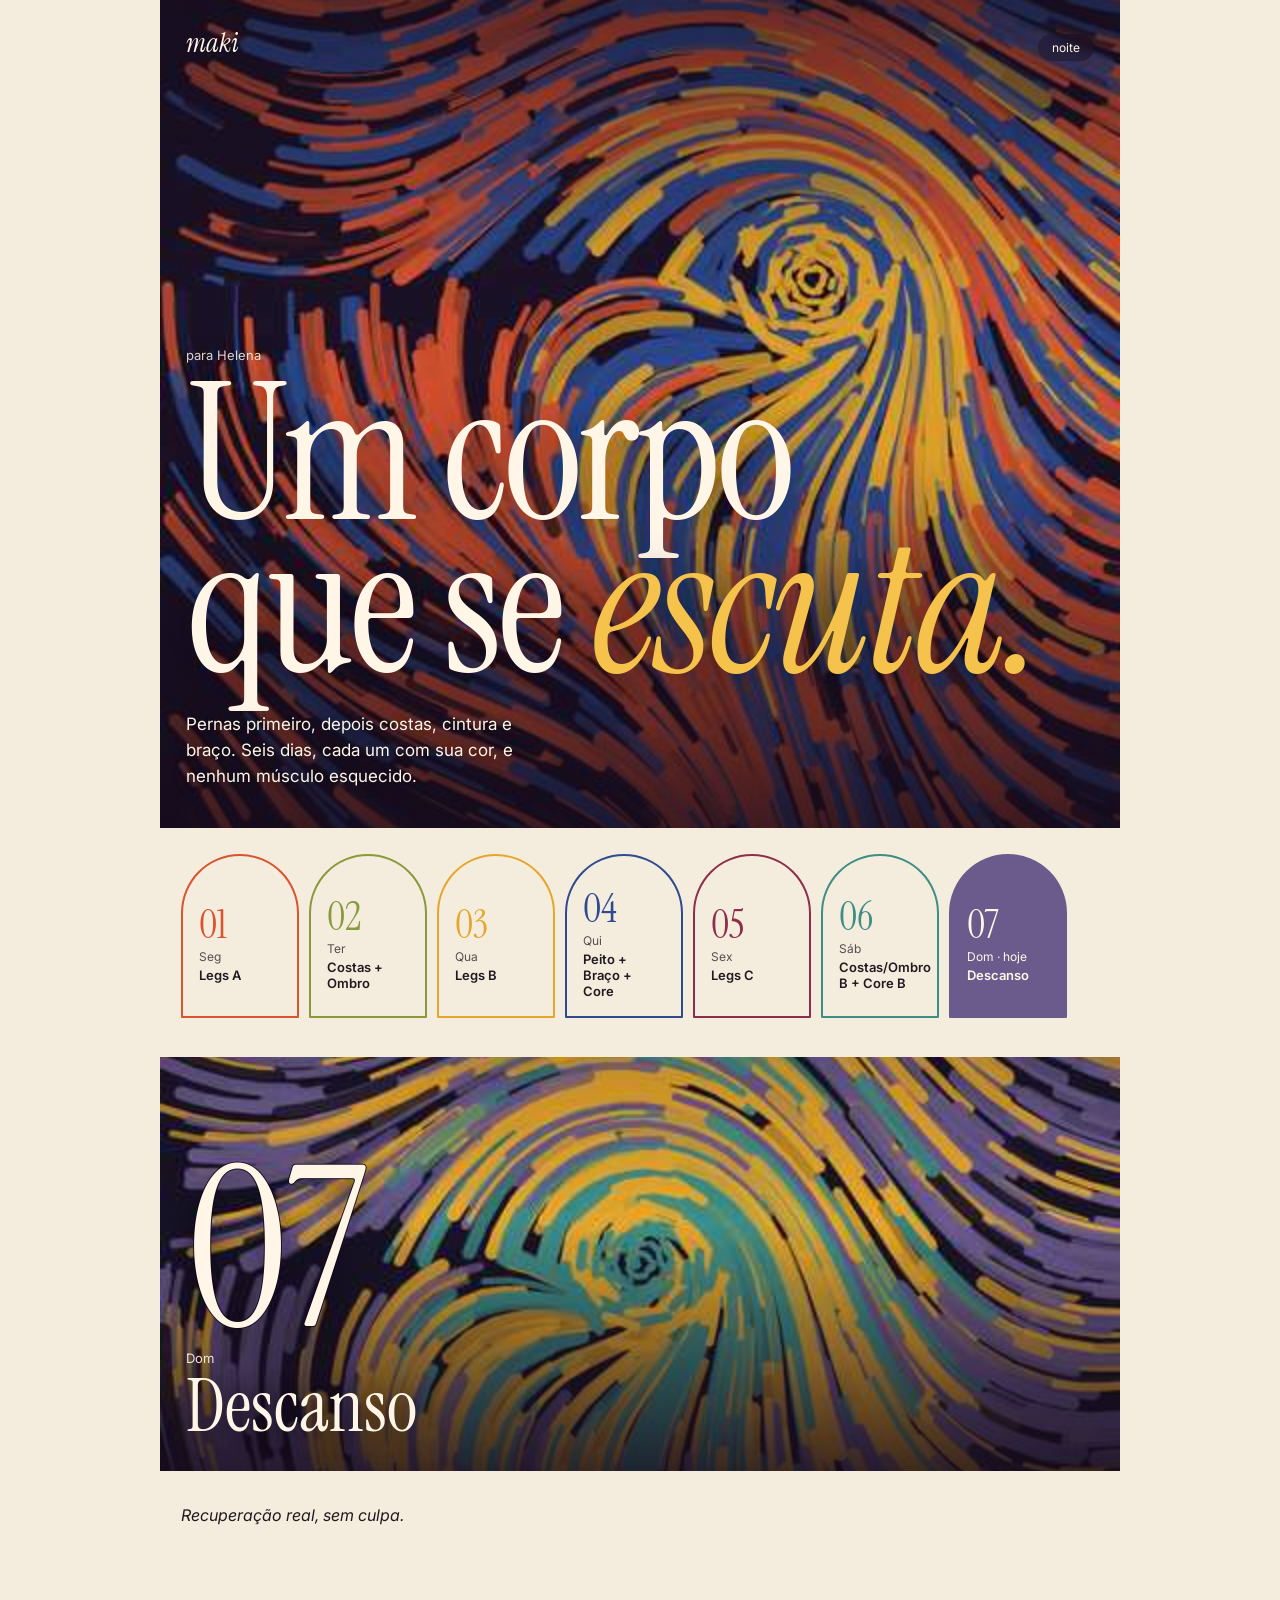
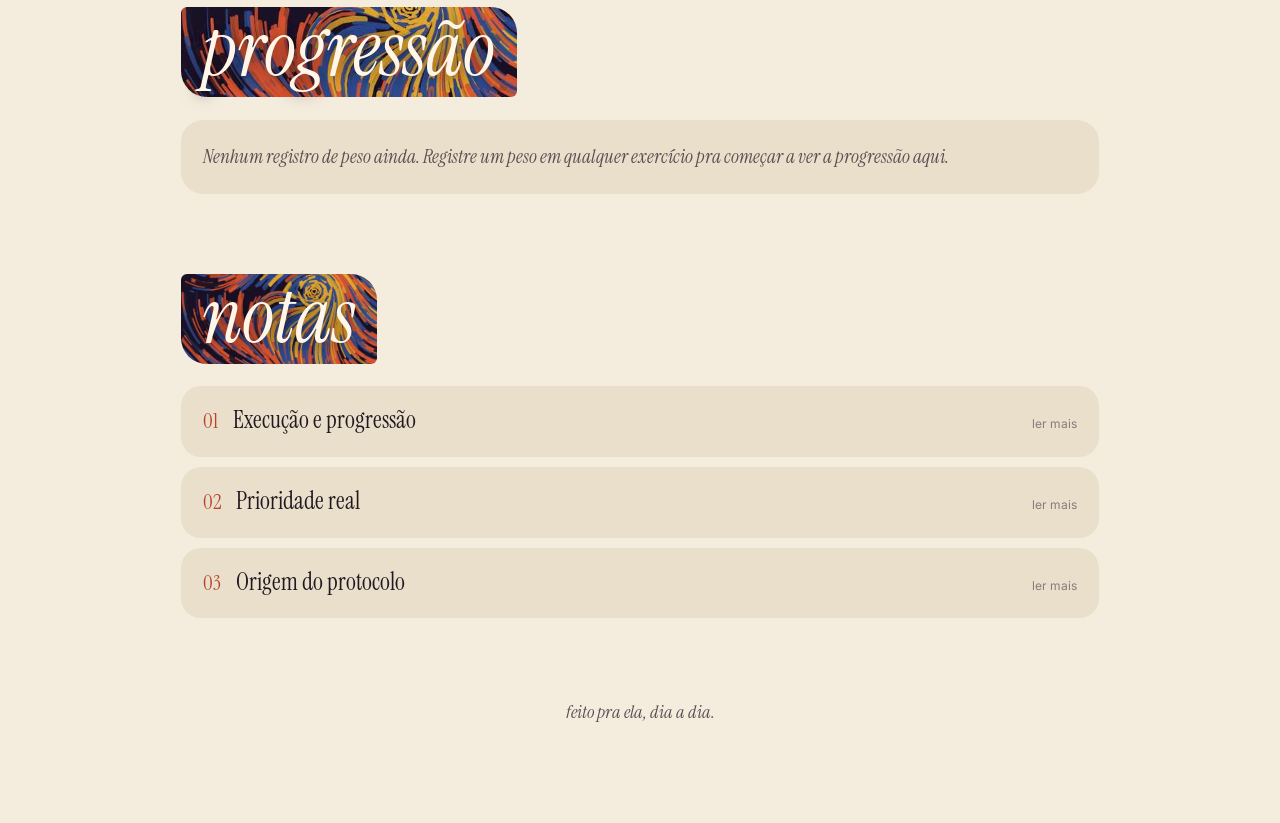
==== commit 44220a54: "j" ====
--- a/docs/maki/index.html
+++ b/docs/maki/index.html
@@ -2,954 +2,222 @@
 <html lang="pt-BR">
 <head>
 <meta charset="UTF-8">
-<meta name="viewport" content="width=device-width, initial-scale=1.0, viewport-fit=cover">
-<title>MAKI</title>
-<meta name="theme-color" content="#EFE3DC">
+<meta name="viewport" content="width=device-width, initial-scale=1, viewport-fit=cover">
+<title>Maki</title>
+<link rel="preconnect" href="https://fonts.googleapis.com">
+<link rel="preconnect" href="https://fonts.gstatic.com" crossorigin>
+<link href="https://fonts.googleapis.com/css2?family=Instrument+Serif:ital@0;1&family=Inter:wght@400;500;600&display=swap" rel="stylesheet">
+<meta name="theme-color" content="#1B1226">
 <meta name="mobile-web-app-capable" content="yes">
 <meta name="apple-mobile-web-app-capable" content="yes">
 <meta name="apple-mobile-web-app-status-bar-style" content="black-translucent">
 <meta name="apple-mobile-web-app-title" content="Maki">
-<link rel="apple-touch-icon" href="data:image/svg+xml,%3Csvg xmlns='http://www.w3.org/2000/svg' viewBox='0 0 100 100'%3E%3Crect width='100' height='100' fill='%233B2A2E'/%3E%3Ctext x='50' y='68' font-family='Georgia, serif' font-size='52' fill='%23EFE3DC' text-anchor='middle'%3EM%3C/text%3E%3C/svg%3E">
-<link rel="icon" href="data:image/svg+xml,%3Csvg xmlns='http://www.w3.org/2000/svg' viewBox='0 0 100 100'%3E%3Crect width='100' height='100' fill='%233B2A2E'/%3E%3Ctext x='50' y='68' font-family='Georgia, serif' font-size='52' fill='%23EFE3DC' text-anchor='middle'%3EM%3C/text%3E%3C/svg%3E">
-<link id="manifestLink" rel="manifest" href="">
-<link rel="preconnect" href="https://fonts.googleapis.com">
-<link rel="preconnect" href="https://fonts.gstatic.com" crossorigin>
-<link href="https://fonts.googleapis.com/css2?family=Fraunces:ital,opsz,wght@0,9..144,400;0,9..144,500;0,9..144,600;1,9..144,400;1,9..144,500&family=Inter:wght@400;500;600&family=IBM+Plex+Mono:wght@400;500&display=swap" rel="stylesheet">
+<link rel="manifest" id="manifestLink">
 <style>
+
 :root {
-  --bg: #F0EAE0;
-  --bg-card: #F7F4EE;
-  --bg-deep: #E6DCCE;
-  --ink: #2B2420;
-  --ink-soft: #6B5D52;
-  --ink-faint: #9C8C7E;
-  --accent: #B5563D;
-  --accent-ink: #F7F4EE;
-  --line: rgba(43,36,32,0.12);
-  --line-strong: rgba(43,36,32,0.24);
-  --cream: #FBF8F3;
-
-  --day-seg: #B5563D;
-  --day-ter: #6B7052;
-  --day-qua: #B08830;
-  --day-qui: #3A4048;
-  --day-sex: #6B3A3E;
-  --day-sab: #5C6E64;
-}
-
+  --paper: #F4ECDD;
+  --paper-2: #EADFCB;
+  --ink: #221820;
+  --ink-soft: #5B4D52;
+  --ink-faint: #8A7A7C;
+  --hair: rgba(34,24,32,0.16);
+  --accent: #B8432A;
+  --accent-ink: #FFF6E8;
+  --night: #1B1226;
+  --cream: #FFF6E8;
+  --day-seg: #D9542F; --day-ter: #8A9A3B; --day-qua: #E5A72B;
+  --day-qui: #2E4B8F; --day-sex: #8C2F4A; --day-sab: #3F8E86; --day-dom: #6B5B8C;
+}
 [data-theme="dark"] {
-  --bg: #1A1613;
-  --bg-card: #211C17;
-  --bg-deep: #14100D;
-  --ink: #EDE6DA;
-  --ink-soft: #A89684;
-  --ink-faint: #6B5D52;
-  --accent: #D9C9A8;
-  --accent-ink: #211C17;
-  --line: rgba(237,230,218,0.1);
-  --line-strong: rgba(237,230,218,0.2);
-  --cream: #241C16;
-
-  --day-seg: #D68465;
-  --day-ter: #99A17A;
-  --day-qua: #D2AA5C;
-  --day-qui: #7E8A96;
-  --day-sex: #A56269;
-  --day-sab: #8CA396;
-}
-
-html { transition: background 0.25s ease; }
-body, .panel-grid, .tab-btn, .ex-row, .appendix-cell, .week-card, .hero { transition: background 0.25s ease, color 0.25s ease, border-color 0.25s ease; }
-
+  --paper: #171018;
+  --paper-2: #21171F;
+  --ink: #F4E9D8;
+  --ink-soft: rgba(244,233,216,0.74);
+  --ink-faint: rgba(244,233,216,0.5);
+  --hair: rgba(244,233,216,0.16);
+  --accent: #F0B23E;
+  --accent-ink: #171018;
+}
 * { box-sizing: border-box; }
-
-html, body {
-  margin: 0;
-  padding: 0;
-  background: var(--bg);
-  color: var(--ink);
-  font-family: 'Inter', sans-serif;
-  -webkit-font-smoothing: antialiased;
-  overflow-x: hidden;
-  width: 100%;
-}
-
-body { position: relative; }
-
-.serif { font-family: 'Fraunces', serif; }
-.mono { font-family: 'IBM Plex Mono', monospace; }
-
-/* ---- organic backdrop: ink blobs, painted loosely, never randomly ---- */
-/* ---- signature circle, used as a recurring motif ---- */
-.ring {
-  position: absolute;
-  border-radius: 50%;
-  border: 1.5px solid currentColor;
-  opacity: 0.35;
-}
-
-.dot {
-  position: absolute;
-  border-radius: 50%;
-}
-
-.wrap {
-  max-width: 1080px;
-  width: 100%;
-  margin: 0 auto;
-  padding: 0 1.4rem 7rem;
-  overflow-x: hidden;
-}
-
-/* ================= MASTHEAD ================= */
-
-.masthead {
-  display: flex;
-  justify-content: space-between;
-  align-items: center;
-  gap: 12px;
-  padding: 1.6rem 0.2rem 1rem;
-  border-bottom: 1px solid var(--line-strong);
-  font-family: 'IBM Plex Mono', monospace;
-  font-size: 10.5px;
-  letter-spacing: 0.1em;
-  text-transform: uppercase;
-  color: var(--ink-soft);
-}
-
-.masthead .issue { color: var(--accent); font-weight: 500; margin-left: auto; margin-right: 1.4rem; }
-
-.theme-toggle {
-  border: none;
-  background: none;
-  padding: 0;
-  font-family: 'IBM Plex Mono', monospace;
-  font-size: 10.5px;
-  letter-spacing: 0.1em;
-  text-transform: uppercase;
-  color: var(--ink-soft);
-  cursor: pointer;
-  border-bottom: 1px solid var(--line-strong);
-  padding-bottom: 1px;
-  transition: color 0.2s ease, border-color 0.2s ease;
-}
-
-.theme-toggle:hover { color: var(--accent); border-color: var(--accent); }
-
-.theme-toggle .label-dark { display: none; }
-[data-theme="dark"] .theme-toggle .label-light { display: none; }
-[data-theme="dark"] .theme-toggle .label-dark { display: inline; }
-
-.editorial-letter {
-  padding: 2.2rem 0.2rem 1.6rem;
-  max-width: 460px;
-}
-
-.editorial-letter .sig-kicker {
-  font-family: 'IBM Plex Mono', monospace;
-  font-size: 10px;
-  letter-spacing: 0.1em;
-  text-transform: uppercase;
-  color: var(--ink-faint);
-  margin-bottom: 0.9rem;
-}
-
-.editorial-letter p {
-  font-family: 'Fraunces', serif;
-  font-style: italic;
-  font-size: 1.05rem;
-  line-height: 1.6;
-  color: var(--ink-soft);
-  margin: 0;
-}
-
-.editorial-letter .sig {
-  margin-top: 1rem;
-  font-family: 'Fraunces', serif;
-  font-style: normal;
-  font-size: 0.95rem;
-  color: var(--ink);
-}
-
-/* ================= HERO — editorial spread ================= */
-
-.hero {
-  display: grid;
-  grid-template-columns: 1.3fr 1fr;
-  gap: 2.5rem;
-  align-items: end;
-  padding: 3.4rem 2.2rem 4.2rem;
-  border: 1px solid var(--line-strong);
+html, body { margin: 0; }
+body { background: var(--paper); color: var(--ink); font-family: 'Inter', sans-serif; font-size: 16px; line-height: 1.55; -webkit-font-smoothing: antialiased; overflow-x: hidden; transition: background .4s ease, color .3s ease; }
+::selection { background: var(--accent); color: var(--accent-ink); }
+.wrap { max-width: 960px; margin: 0 auto; padding: 0 1.3rem 6rem; }
+
+/* ---------- COVER: a pintura é a capa ---------- */
+.cover {
   position: relative;
-  margin-top: 1.6rem;
-}
-
-.hero::before, .hero::after,
-.hero-corner-tl, .hero-corner-br { content: ''; }
-
-.frame-corner {
-  position: absolute;
-  width: 22px;
-  height: 22px;
-  border-color: var(--accent);
-  opacity: 0.55;
-}
-.frame-corner.tl { top: -1px; left: -1px; border-top: 2px solid; border-left: 2px solid; }
-.frame-corner.br { bottom: -1px; right: -1px; border-bottom: 2px solid; border-right: 2px solid; }
-
-.hero-ring {
-  position: absolute;
-  top: 2.4rem;
-  right: 2.2rem;
-  width: 64px;
-  height: 64px;
-  border-radius: 50%;
-  border: 1.5px solid var(--accent);
-  opacity: 0.5;
-}
-.hero-ring::before {
-  content: '';
-  position: absolute;
-  inset: 12px;
-  border-radius: 50%;
-  border: 1px solid var(--accent);
-  opacity: 0.7;
-}
-
-.hero-left { grid-column: 1; }
-
-.hero-kicker {
-  font-family: 'IBM Plex Mono', monospace;
-  font-size: 11px;
-  letter-spacing: 0.14em;
-  text-transform: uppercase;
-  color: var(--accent);
-  margin-bottom: 1.4rem;
-}
-
-.hero-title {
-  font-family: 'Fraunces', serif;
-  font-weight: 500;
-  font-size: clamp(3.4rem, 9vw, 6.8rem);
-  line-height: 0.86;
-  margin: 0;
-  letter-spacing: -0.015em;
-  color: var(--ink);
-}
-
-.hero-title .it { font-style: italic; font-weight: 400; color: var(--accent); }
-
-.hero-right {
-  grid-column: 2;
-  border-left: 1px solid var(--line-strong);
-  padding-left: 2rem;
-}
-
-.hero-manifesto {
-  font-family: 'Fraunces', serif;
-  font-style: italic;
-  font-weight: 400;
-  font-size: clamp(1.1rem, 2.4vw, 1.4rem);
-  line-height: 1.5;
-  color: var(--ink);
-}
-
-.hero-manifesto b { font-style: normal; font-weight: 600; color: var(--accent); }
-
-.hero-meta-row {
-  margin-top: 4rem;
-  padding: 0 0.2rem;
-  display: grid;
-  grid-template-columns: repeat(3, 1fr);
-  gap: 1px;
-  background: var(--line-strong);
-  border: 1px solid var(--line-strong);
-}
-
-.hero-meta-cell {
-  background: var(--bg);
-  padding: 1.1rem 1.2rem;
-}
-
-.hero-meta-cell .num { font-family: 'Fraunces', serif; font-size: 1.9rem; color: var(--accent); line-height: 1; }
-.hero-meta-cell .lbl { font-family: 'IBM Plex Mono', monospace; font-size: 9.5px; letter-spacing: 0.06em; text-transform: uppercase; color: var(--ink-soft); margin-top: 0.4rem; }
-
-/* ================= SECTION LABEL ================= */
-
-.section-label {
-  display: flex;
-  align-items: baseline;
-  gap: 1rem;
-  margin: 4.5rem 0.2rem 1.6rem;
-}
-
-.section-label .n { font-family: 'IBM Plex Mono', monospace; font-size: 11px; color: var(--accent); }
-.section-label h2 { font-family: 'Fraunces', serif; font-weight: 500; font-size: 1.7rem; margin: 0; }
-.section-label .rule { flex: 1; height: 1px; background: var(--line-strong); }
-
-/* ================= WEEK — editorial index ================= */
-
-.week-index { padding: 0 0.2rem; }
-
-.week-row {
-  display: grid;
-  grid-template-columns: 60px 1fr auto;
-  align-items: center;
-  gap: 1.2rem;
-  padding: 1.05rem 0;
-  border-bottom: 1px solid var(--line);
-}
-
-.week-row .day-num { font-family: 'Fraunces', serif; font-size: 1.5rem; color: var(--ink-faint); }
-.week-row .day-name { font-family: 'IBM Plex Mono', monospace; font-size: 10px; letter-spacing: 0.06em; text-transform: uppercase; color: var(--ink-soft); }
-.week-row .day-title { font-family: 'Fraunces', serif; font-size: 1.15rem; color: var(--ink); margin-top: 2px; }
-
-.week-tag {
-  font-family: 'IBM Plex Mono', monospace;
-  font-size: 10px;
-  padding: 4px 12px;
-  border-radius: 100px;
-  white-space: nowrap;
-  font-weight: 500;
-}
-
-.week-note {
-  margin-top: 1.6rem;
-  font-family: 'Fraunces', serif;
-  font-style: italic;
-  font-size: 1rem;
-  line-height: 1.7;
-  color: var(--ink-soft);
-  max-width: 640px;
-}
-
-/* ================= TABS — as a folio strip ================= */
-
-.tabs-nav {
-  display: flex;
-  gap: 0;
-  overflow-x: auto;
-  margin: 0 0.2rem;
-  -webkit-overflow-scrolling: touch;
-  border-top: 1px solid var(--line-strong);
-  border-bottom: 1px solid var(--line-strong);
-}
-
-.tab-btn {
-  flex: 1 0 auto;
-  font-family: 'IBM Plex Mono', monospace;
-  font-size: 11px;
-  letter-spacing: 0.05em;
-  font-weight: 500;
-  padding: 14px 18px;
-  background: transparent;
-  border: none;
-  border-right: 1px solid var(--line);
-  color: var(--ink-faint);
-  cursor: pointer;
-  text-transform: uppercase;
-  transition: background 0.15s ease, color 0.15s ease;
-}
-
-.tab-btn:last-child { border-right: none; }
-.tab-btn:hover { background: var(--bg-card); color: var(--ink); }
-.tab-btn.active { background: var(--ink); color: var(--bg); }
-
-/* ================= DAY PANEL — asymmetric spread ================= */
-
-.day-panel { display: none; padding-top: 2.6rem; }
-.day-panel.active { display: block; }
-
-.panel-grid {
-  display: grid;
-  grid-template-columns: 1fr 1.6fr;
-  gap: 2.6rem;
-  border: 1px solid var(--line-strong);
-  padding: 2.4rem 2rem;
-  position: relative;
-  background: var(--cream);
-}
-
-.panel-grid .frame-corner.tl,
-.panel-grid .frame-corner.br { border-color: var(--accent); }
-
-.panel-seal {
-  position: absolute;
-  top: -22px;
-  left: 2rem;
-  width: 44px;
-  height: 44px;
-  border-radius: 50%;
-  background: var(--bg);
-  border: 1.5px solid var(--ink);
-  display: flex;
-  align-items: center;
-  justify-content: center;
-  font-family: 'Fraunces', serif;
-  font-size: 1rem;
-  color: var(--ink);
-}
-
-.today-mark {
-  position: absolute;
-  top: -14px;
-  right: 2rem;
-  display: flex;
-  align-items: center;
-  gap: 6px;
-  font-family: 'Inter', sans-serif;
-  font-size: 10px;
-  font-weight: 600;
-  letter-spacing: 0.08em;
-  text-transform: uppercase;
-  background: var(--cream);
-  color: var(--day-c, var(--accent));
-  padding: 5px 12px 5px 8px;
-  border: 1px solid var(--day-c, var(--accent));
-  border-radius: 100px;
-}
-
-.today-mark::before {
-  content: '';
-  width: 6px;
-  height: 6px;
-  border-radius: 50%;
-  border: 1px solid var(--day-c, var(--accent));
-}
-
-.page-num {
-  position: absolute;
-  bottom: -12px;
-  right: 2rem;
-  font-family: 'IBM Plex Mono', monospace;
-  font-size: 10px;
-  color: var(--ink-faint);
-  background: var(--bg);
-  padding: 2px 8px;
-}
-
-.panel-side {
-  border-right: 1px solid var(--line-strong);
-  padding-right: 2.2rem;
-}
-
-.panel-eyebrow { font-family: 'Inter', sans-serif; font-size: 11px; font-weight: 600; letter-spacing: 0.09em; text-transform: uppercase; color: var(--accent); margin-bottom: 0.8rem; }
-
-.panel-heading {
-  font-family: 'Fraunces', serif;
-  font-weight: 500;
-  font-size: 2.4rem;
-  line-height: 1.02;
-  margin: 0 0 0.6rem;
-}
-
-.panel-subhead { font-family: 'Fraunces', serif; font-style: italic; font-size: 1rem; color: var(--ink-soft); margin-bottom: 1.6rem; }
-
-.panel-intro {
-  font-size: 13.5px;
-  line-height: 1.75;
-  color: var(--ink-soft);
-}
-
-.side-block { margin-top: 1.8rem; }
-.side-block .label { font-family: 'Inter', sans-serif; font-size: 10.5px; font-weight: 600; letter-spacing: 0.07em; text-transform: uppercase; color: var(--ink-faint); margin-bottom: 0.5rem; }
-.side-block .val { font-size: 13px; color: var(--ink); line-height: 1.6; }
-
-.skill-plate {
-  margin-top: 1.8rem;
-  padding: 1.1rem 1.2rem;
-  background: var(--bg-card);
-  border: 1px solid var(--line);
-}
-
-.skill-plate .label { font-family: 'Inter', sans-serif; font-size: 10.5px; font-weight: 600; letter-spacing: 0.07em; text-transform: uppercase; color: var(--day-c, var(--accent)); margin-bottom: 0.5rem; }
-.skill-plate .name { font-family: 'Fraunces', serif; font-size: 1.2rem; }
-.skill-plate .stage { font-family: 'IBM Plex Mono', monospace; font-size: 10.5px; color: var(--ink-soft); margin-top: 3px; }
-
-/* exercises — as a numbered editorial list, not chat cards */
-
-.ex-list { border-top: 1px solid var(--line-strong); }
-
-.ex-row {
-  border-bottom: 1px solid var(--line);
-  cursor: pointer;
-  display: flex;
-  align-items: stretch;
-}
-
-.ex-row-main {
-  display: flex;
-  flex-direction: column;
-  flex: 1 1 auto;
-  min-width: 0;
-}
-
-.reorder-arrows {
-  display: none;
-  flex-direction: column;
-  flex: 0 0 auto;
-  border-right: 1px solid var(--line);
-}
-
+  margin: 0 -1.3rem;
+  min-height: 92vh;
+  background: var(--night) var(--cover-img) center/cover no-repeat;
+  display: flex; flex-direction: column; justify-content: space-between;
+  padding: 1.4rem 1.6rem 2.4rem;
+  color: #FFF6E8;
+  overflow: hidden;
+}
+.cover::after { content: ''; position: absolute; inset: 0; background: linear-gradient(180deg, rgba(20,10,26,.55) 0%, rgba(20,10,26,.05) 34%, rgba(20,10,26,.05) 55%, rgba(20,10,26,.78) 100%); pointer-events: none; }
+.cover > * { position: relative; z-index: 2; }
+.top-bar { display: flex; justify-content: space-between; align-items: baseline; }
+.mark { font-family: 'Instrument Serif', serif; font-style: italic; font-size: 1.7rem; }
+.theme-toggle { border: none; background: rgba(20,10,26,.35); color: #FFF6E8; font-family: 'Inter', sans-serif; font-size: 12px; padding: 6px 14px; border-radius: 999px; cursor: pointer; backdrop-filter: blur(6px); -webkit-backdrop-filter: blur(6px); }
+.theme-toggle .d { display: none; }
+[data-theme="dark"] .theme-toggle .l { display: none; }
+[data-theme="dark"] .theme-toggle .d { display: inline; }
+.cover-kicker { font-size: 13px; opacity: .85; margin-bottom: .8rem; }
+.cover-title { font-family: 'Instrument Serif', serif; font-weight: 400; font-size: clamp(4.6rem, 21vw, 12rem); line-height: .8; letter-spacing: -.02em; margin: 0; text-shadow: 0 3px 40px rgba(10,4,14,.55); }
+.cover-title em { font-style: italic; color: #F5C24C; }
+.cover-sub { max-width: 34ch; margin: 1.6rem 0 0; font-size: 17px; line-height: 1.55; text-shadow: 0 1px 14px rgba(10,4,14,.7); }
+
+/* ---------- WEEK: régua em papel ---------- */
+.week-strip-wrap { margin: 0 -1.3rem; padding: 1.6rem 1.3rem .4rem; overflow-x: auto; scrollbar-width: none; }
+.week-strip-wrap::-webkit-scrollbar { display: none; }
+.week-strip { display: flex; gap: 10px; min-width: max-content; }
+.week-chip { flex: 0 0 auto; width: 118px; padding: 1rem 1rem 1.05rem; border: 2px solid var(--wc-c, var(--hair)); border-radius: 999px 999px 16px 16px; background: transparent; color: var(--ink); text-align: left; cursor: pointer; font-family: 'Inter', sans-serif; transition: transform .2s ease, background .2s ease; }
+.week-chip:hover { transform: translateY(-3px); }
+.week-chip.on { background: var(--wc-c, var(--ink)); }
+.week-chip.on .wc-num, .week-chip.on .wc-day, .week-chip.on .wc-title { color: #FFF6E8; }
+.wc-num { font-family: 'Instrument Serif', serif; font-size: 2.5rem; line-height: 1; padding-top: 1rem; color: var(--wc-c, var(--ink)); }
+.wc-day { font-size: 12px; color: var(--ink-soft); margin-top: .35rem; }
+.wc-title { font-size: 13px; font-weight: 600; line-height: 1.25; margin-top: .15rem; }
+.week-chip.is-today .wc-day::after { content: ' · hoje'; }
+
+/* ---------- DAY: cabeçalho pintado + corpo calmo ---------- */
+#panels { margin-top: 2rem; }
+.day-panel { display: none; }
+.day-panel.active { display: block; animation: rise .55s ease both; }
+@keyframes rise { from { opacity: 0; transform: translateY(14px); } to { opacity: 1; transform: none; } }
+.day-hero {
+  position: relative; margin: 0 -1.3rem 2rem; min-height: 46vh; overflow: hidden;
+  background: var(--night) center/cover no-repeat; color: #FFF6E8; display: flex; align-items: flex-end;
+}
+.day-hero::after { content: ''; position: absolute; inset: 0; background: linear-gradient(180deg, rgba(20,10,26,.15) 0%, rgba(20,10,26,.0) 40%, rgba(20,10,26,.8) 100%); }
+.day-hero-in { position: relative; z-index: 2; padding: 1.6rem 1.6rem 1.8rem; width: 100%; }
+.day-seal { font-family: 'Instrument Serif', serif; font-size: clamp(6.5rem, 28vw, 14rem); line-height: .76; color: #FFF6E8; -webkit-text-stroke: 2px rgba(20,10,26,.85); paint-order: stroke fill; text-shadow: 0 4px 34px rgba(10,4,14,.7); }
+.day-kicker { font-size: 13px; opacity: .9; margin: .8rem 0 .2rem; }
+.day-heading h2 { font-family: 'Instrument Serif', serif; font-weight: 400; font-size: clamp(2.6rem, 9vw, 4.6rem); line-height: .95; margin: 0; text-shadow: 0 2px 24px rgba(10,4,14,.6); }
+.day-sub { font-size: 15px; margin: .5rem 0 0; opacity: .92; }
+
+.day-body { display: grid; grid-template-columns: 1fr; gap: 2rem; }
+@media (min-width: 780px) { .day-body { grid-template-columns: 1fr 1.6fr; gap: 3rem; align-items: start; } }
+.day-notes p.intro { font-family: 'Instrument Serif', serif; font-style: italic; font-size: 1.35rem; line-height: 1.4; margin: 0 0 1.4rem; }
+.note-block { margin-bottom: 1.1rem; }
+.nb-label { font-size: 12px; font-weight: 600; color: var(--seal-c, var(--accent)); margin-bottom: .2rem; }
+.nb-val { font-size: 14.5px; color: var(--ink-soft); }
+.skill-note { border-top: 1px solid var(--hair); padding-top: 1.1rem; margin-top: 1.3rem; }
+.sn-name { font-family: 'Instrument Serif', serif; font-size: 1.7rem; line-height: 1.1; }
+.sn-desc { font-size: 13px; color: var(--ink-faint); }
+
+.ex-list { border-top: 2px solid var(--seal-c, var(--ink)); }
+.ex-row { display: flex; align-items: stretch; border-bottom: 1px solid var(--hair); }
+.reorder-arrows { display: none; flex-direction: column; border-right: 1px solid var(--hair); }
 .day-panel.reorder-active .reorder-arrows { display: flex; }
-
-.arrow-btn {
-  flex: 1 1 50%;
-  border: none;
-  background: transparent;
-  color: var(--ink);
-  font-size: 12px;
-  width: 30px;
-  cursor: pointer;
-  padding: 0;
-}
-
-.arrow-btn:first-child { border-bottom: 1px solid var(--line); }
-.arrow-btn:disabled { opacity: 0.25; cursor: default; }
-.arrow-btn:not(:disabled):hover { background: var(--line); }
-
-.ex-row-head {
-  display: grid;
-  grid-template-columns: 32px 1fr auto auto;
-  align-items: center;
-  gap: 14px;
-  padding: 15px 4px;
-}
-
-.ex-row-head .idx { font-family: 'Fraunces', serif; font-size: 1.1rem; color: var(--ink-faint); }
-.ex-row-head .name { font-size: 14.5px; font-weight: 500; }
-.ex-row-head .rir { font-family: 'IBM Plex Mono', monospace; font-size: 10px; color: var(--day-c, var(--accent)); white-space: nowrap; }
-.ex-row-head .plus { font-family: 'Fraunces', serif; font-size: 18px; color: var(--ink-faint); width: 16px; text-align: center; }
-
-.done-dot {
-  display: inline-block;
-  width: 6px;
-  height: 6px;
-  border-radius: 50%;
-  background: var(--accent);
-  margin-left: 7px;
-  vertical-align: middle;
-}
-
-.done-check {
-  display: flex;
-  align-items: center;
-  gap: 8px;
-  margin-top: 10px;
-  font-size: 11.5px;
-  font-family: 'IBM Plex Mono', monospace;
-  letter-spacing: 0.02em;
-  text-transform: uppercase;
-  color: var(--ink-soft);
-  cursor: pointer;
-  user-select: none;
-}
-
+.arrow-btn { flex: 1 1 50%; border: none; background: transparent; color: var(--ink); font-size: 13px; width: 30px; cursor: pointer; padding: 0; }
+.arrow-btn:disabled { opacity: .25; cursor: default; }
+.arrow-btn:not(:disabled):hover { background: var(--paper-2); }
+.ex-main { flex: 1 1 auto; min-width: 0; }
+.ex-head { display: flex; align-items: center; gap: .9rem; padding: 1.05rem .2rem; cursor: pointer; }
+.ex-n { font-family: 'Instrument Serif', serif; font-size: 1.6rem; color: var(--seal-c, var(--accent)); width: 32px; flex: 0 0 auto; }
+.ex-name { flex: 1 1 auto; font-size: 16px; font-weight: 500; }
+.ex-meta { font-size: 12.5px; color: var(--ink-soft); white-space: nowrap; }
+.ex-plus { font-family: 'Instrument Serif', serif; font-size: 22px; color: var(--ink-faint); width: 16px; text-align: center; flex: 0 0 auto; }
+.done-dot { display: inline-block; width: 8px; height: 8px; border-radius: 50%; background: var(--seal-c, var(--accent)); margin-left: 8px; }
+.ex-body { display: grid; grid-template-rows: 0fr; overflow: hidden; transition: grid-template-rows .25s ease; }
+.ex-body > .ex-body-inner { overflow: hidden; min-height: 0; }
+.ex-row.open .ex-body { grid-template-rows: 1fr; }
+.ex-body-inner { padding: 0 .2rem 0 46px; max-height: 0; transition: padding .25s ease; font-size: 14.5px; color: var(--ink-soft); line-height: 1.6; }
+.ex-row.open .ex-body-inner { padding: 0 .2rem 1.3rem 46px; max-height: none; }
+.ex-body-inner b { color: var(--ink); font-weight: 600; }
+.done-check { display: flex; align-items: center; gap: 9px; margin-top: 12px; font-size: 13px; color: var(--ink); cursor: pointer; user-select: none; }
 .done-check input { position: absolute; opacity: 0; width: 0; height: 0; }
-
-.done-check .box {
-  flex: 0 0 auto;
-  width: 14px;
-  height: 14px;
-  border: 1.5px solid var(--line-strong);
-  background: var(--bg);
-  display: flex;
-  align-items: center;
-  justify-content: center;
-  transition: border-color 0.15s ease;
-}
-
-.done-check .box::after {
-  content: '';
-  width: 7px;
-  height: 7px;
-  background: var(--accent);
-  opacity: 0;
-  transform: scale(0.4);
-  transition: opacity 0.12s ease, transform 0.12s ease;
-}
-
-.done-check input:checked ~ .box { border-color: var(--accent); }
+.done-check .box { width: 17px; height: 17px; border: 1.5px solid var(--ink-faint); border-radius: 50%; display: flex; align-items: center; justify-content: center; flex: 0 0 auto; }
+.done-check .box::after { content: ''; width: 9px; height: 9px; border-radius: 50%; background: var(--seal-c, var(--accent)); opacity: 0; transform: scale(.3); transition: opacity .15s ease, transform .15s ease; }
+.done-check input:checked ~ .box { border-color: var(--seal-c, var(--accent)); }
 .done-check input:checked ~ .box::after { opacity: 1; transform: scale(1); }
-.done-check:hover .box { border-color: var(--ink-soft); }
-
-.weight-track {
-  margin-top: 12px;
-  padding-top: 12px;
-  border-top: 1px solid var(--line);
-}
-
-.weight-last {
-  font-family: 'IBM Plex Mono', monospace;
-  font-size: 11px;
-  color: var(--ink-soft);
-  margin-bottom: 8px;
-}
-
-.weight-last b { color: var(--ink); font-weight: 600; }
-
-.weight-form { display: flex; gap: 6px; align-items: center; flex-wrap: wrap; }
-
-.weight-input {
-  width: 62px;
-  border: 1px solid var(--line-strong);
-  border-radius: 2px;
-  background: var(--bg);
-  color: var(--ink);
-  font-family: 'Inter', sans-serif;
-  font-size: 13px;
-  padding: 7px 9px;
-}
-
+.weight-track { margin-top: 14px; padding-top: 14px; border-top: 1px solid var(--hair); }
+.weight-last { font-size: 12.5px; color: var(--ink-soft); margin-bottom: 9px; }
+.weight-last b { color: var(--ink); }
+.weight-form { display: flex; gap: 7px; align-items: center; flex-wrap: wrap; }
+.weight-input, .weight-type { border: 1.5px solid var(--hair); border-radius: 999px; background: var(--paper); color: var(--ink); font-family: 'Inter', sans-serif; font-size: 14px; padding: 8px 14px; }
+.weight-input { width: 78px; }
 .weight-input:focus, .weight-type:focus { outline: none; border-color: var(--accent); }
-
-.weight-type {
-  border: 1px solid var(--line-strong);
-  border-radius: 2px;
-  background: var(--bg);
-  color: var(--ink);
-  font-family: 'Inter', sans-serif;
-  font-size: 11.5px;
-  padding: 7px 8px;
-}
-
-/* Sistema de botão único: .btn + modificador de peso visual */
-.btn {
-  font-family: 'Inter', sans-serif;
-  font-size: 11.5px;
-  font-weight: 600;
-  letter-spacing: 0.04em;
-  text-transform: uppercase;
-  cursor: pointer;
-  border-radius: 2px;
-  padding: 8px 14px;
-  transition: background 0.15s ease, color 0.15s ease, border-color 0.15s ease;
-}
-
-.btn-primary {
-  border: 1px solid var(--accent);
-  background: var(--accent);
-  color: var(--accent-ink);
-}
-.btn-primary:hover { opacity: 0.88; }
-
-.btn-secondary {
-  border: 1px solid var(--ink);
-  background: transparent;
-  color: var(--ink);
-}
-.btn-secondary:hover, .btn-secondary.active { background: var(--ink); color: var(--bg); }
-
-.btn-ghost {
-  border: none;
-  background: none;
-  color: var(--ink-soft);
-  padding: 4px 6px;
-  font-weight: 500;
-}
+.weight-saved-tag { font-size: 12px; font-weight: 600; color: var(--accent); margin-left: 4px; }
+.cooldown-note { font-family: 'Instrument Serif', serif; font-style: italic; font-size: 1.1rem; color: var(--ink-soft); margin: 1.4rem 0 0; }
+.btn { font-family: 'Inter', sans-serif; font-size: 13px; font-weight: 600; cursor: pointer; border-radius: 999px; padding: 10px 20px; transition: transform .15s ease, background .15s ease, color .15s ease; }
+.btn:active { transform: scale(.97); }
+.btn-primary { border: none; background: var(--accent); color: var(--accent-ink); }
+.btn-secondary { border: 1.5px solid var(--ink); background: transparent; color: var(--ink); }
+.btn-secondary:hover, .btn-secondary.active { background: var(--ink); color: var(--paper); }
+.btn-ghost { border: none; background: none; color: var(--ink-faint); padding: 6px 8px; font-weight: 500; }
 .btn-ghost:hover { color: var(--ink); }
-
-.weight-save { }
-.weight-saved-tag {
-  font-family: 'Inter', sans-serif;
-  font-size: 11px;
-  font-weight: 600;
-  color: var(--accent);
-  margin-left: 4px;
-}
-
-.quick-register-row { display: flex; justify-content: center; margin-top: 16px; }
-
-.reorder-toggle-row {
-  display: flex;
-  justify-content: center;
-  gap: 10px;
-  margin-top: 8px;
-  opacity: 0.5;
-}
-
-.reorder-toggle-row:hover { opacity: 1; }
-
-.progress-select {
-  width: 100%;
-  border: 1.5px solid var(--line-strong);
-  background: var(--bg);
-  color: var(--ink);
-  font-family: 'IBM Plex Mono', monospace;
-  font-size: 12.5px;
-  padding: 9px 10px;
-  margin-bottom: 16px;
-}
-
-.progress-empty { font-size: 13px; color: var(--ink-soft); font-style: italic; }
-
-.progress-svg {
-  width: 100%;
-  height: auto;
-  border: 1.5px solid var(--line-strong);
-  background: var(--bg);
-}
-
-.progress-current {
-  margin-top: 10px;
-  font-family: 'IBM Plex Mono', monospace;
-  font-size: 11.5px;
-  color: var(--ink-soft);
-}
-
+.action-row { display: flex; justify-content: center; margin-top: 1.6rem; }
+.ghost-row { display: flex; justify-content: center; gap: 8px; margin-top: 6px; }
+
+/* ---------- SEÇÕES: título pintado curto + corpo calmo ---------- */
+.section-head { margin: 5rem 0 1.4rem; }
+.section-head h2 { font-family: 'Instrument Serif', serif; font-style: italic; font-weight: 400; font-size: clamp(2.8rem, 10vw, 4.8rem); line-height: 1; margin: 0; display: inline-block; padding: .05em .28em .12em; color: #FFF6E8; background: var(--night) var(--cover-img) center/cover; border-radius: 6px 26px 6px 26px; text-shadow: 0 2px 16px rgba(10,4,14,.6); }
+.panel-soft { background: var(--paper-2); border-radius: 22px; padding: 1.4rem; }
+.progress-select { width: 100%; border: 1.5px solid var(--hair); border-radius: 999px; background: var(--paper); color: var(--ink); font-family: 'Inter', sans-serif; font-size: 14px; padding: 10px 16px; margin-bottom: 1.1rem; }
+.progress-empty { font-family: 'Instrument Serif', serif; font-style: italic; font-size: 1.2rem; color: var(--ink-soft); margin: 0; }
+.progress-svg { width: 100%; height: auto; display: block; }
+.progress-current { margin-top: 10px; font-size: 13px; color: var(--ink-soft); }
 .progress-current b { color: var(--ink); }
-
-.ex-row-body {
-  display: grid;
-  grid-template-rows: 0fr;
-  overflow: hidden;
-  transition: grid-template-rows 0.2s ease;
-}
-
-.ex-row-body > .ex-row-body-inner {
-  overflow: hidden;
-  min-height: 0;
-}
-
-.ex-row.open .ex-row-body { grid-template-rows: 1fr; }
-
-.ex-row-body-inner {
-  padding: 0 4px 0 46px;
-  max-width: 480px;
-  max-height: 0;
-  transition: padding 0.2s ease;
-  font-size: 14px;
-  color: var(--ink-soft);
-  line-height: 1.65;
-}
-
-.ex-row.open .ex-row-body-inner {
-  padding: 0 4px 16px 46px;
-  max-height: none;
-}
-
-.ex-row-body-inner b { color: var(--accent); font-weight: 600; }
-
-.cooldown-line {
-  margin-top: 1.6rem;
-  padding-top: 1rem;
-  border-top: 1px dashed var(--line-strong);
-  font-size: 12.5px;
-  color: var(--ink-soft);
-  font-style: italic;
-  font-family: 'Fraunces', serif;
-}
-
-/* ================= APPENDIX — magazine footnotes ================= */
-
-.appendix-grid { display: grid; grid-template-columns: 1fr 1fr; gap: 0; border-top: 1px solid var(--line-strong); border-left: 1px solid var(--line-strong); }
-
-.appendix-cell {
-  border-right: 1px solid var(--line-strong);
-  border-bottom: 1px solid var(--line-strong);
-  padding: 1.8rem 1.8rem;
-  cursor: pointer;
-}
-
-.appendix-cell .num { font-family: 'IBM Plex Mono', monospace; font-size: 10px; color: var(--accent); margin-bottom: 0.6rem; }
-.appendix-cell h3 { font-family: 'Fraunces', serif; font-weight: 500; font-size: 1.25rem; margin: 0 0 0.7rem; }
-.appendix-cell .body {
-  display: grid;
-  grid-template-rows: 0fr;
-  overflow: hidden;
-  transition: grid-template-rows 0.25s ease;
-  font-size: 14.5px;
-  line-height: 1.75;
-  color: var(--ink-soft);
-}
-.appendix-cell .body > .body-inner { overflow: hidden; min-height: 0; }
-.appendix-cell.open .body { grid-template-rows: 1fr; margin-top: 0.9rem; }
-.appendix-cell .body b { color: var(--ink); font-weight: 600; }
-.appendix-cell .toggle-hint { font-family: 'IBM Plex Mono', monospace; font-size: 9.5px; color: var(--ink-faint); text-transform: uppercase; letter-spacing: 0.05em; }
-
-/* ================= COLOPHON ================= */
-
-.colophon-rich {
-  margin-top: 4.5rem;
-  padding-top: 1.6rem;
-  border-top: 1px solid var(--line-strong);
-}
-
-.colophon-row {
-  display: grid;
-  grid-template-columns: repeat(4, 1fr);
-  gap: 1.4rem;
-}
-
-.colophon-row > div { display: flex; flex-direction: column; gap: 4px; }
-
-.ct-label {
-  font-family: 'IBM Plex Mono', monospace;
-  font-size: 9px;
-  letter-spacing: 0.08em;
-  text-transform: uppercase;
-  color: var(--ink-faint);
-}
-
-.ct-val {
-  font-family: 'Fraunces', serif;
-  font-size: 0.95rem;
-  color: var(--ink);
-}
-
-.colophon {
-  margin-top: 1.8rem;
-  padding-top: 1.2rem;
-  border-top: 1px solid var(--line);
-  font-family: 'IBM Plex Mono', monospace;
-  font-size: 10px;
-  letter-spacing: 0.04em;
-  color: var(--ink-faint);
-  display: flex;
-  justify-content: space-between;
-  flex-wrap: wrap;
-  gap: 8px;
-  text-transform: uppercase;
-}
-
-@media (max-width: 760px) {
-  .hero { grid-template-columns: 1fr; gap: 2rem; padding-top: 2.2rem; }
-  .hero-right { border-left: none; padding-left: 0; border-top: 1px solid var(--line-strong); padding-top: 1.6rem; }
-  .hero-meta-row { grid-template-columns: 1fr; margin-top: 2.4rem; }
-  .panel-grid { grid-template-columns: 1fr; gap: 1.4rem; }
-  .panel-main { order: 1; }
-  .panel-side { order: 2; border-right: none; padding-right: 0; border-top: 1px solid var(--line-strong); padding-top: 1.6rem; }
-  .appendix-grid { grid-template-columns: 1fr; }
-  .week-row { grid-template-columns: 40px 1fr; }
-  .week-tag { grid-column: 1 / -1; justify-self: start; margin-top: 6px; }
-  .colophon-row { grid-template-columns: 1fr 1fr; gap: 1.2rem 1rem; }
-  .masthead { flex-wrap: wrap; row-gap: 6px; }
-}
+.appendix-list { display: grid; gap: 10px; }
+.appendix-item { background: var(--paper-2); border-radius: 20px; padding: 1.2rem 1.4rem; cursor: pointer; }
+.ai-head { display: flex; align-items: baseline; gap: .9rem; }
+.ai-num { font-family: 'Instrument Serif', serif; font-size: 1.3rem; color: var(--accent); }
+.appendix-item h3 { font-family: 'Instrument Serif', serif; font-weight: 400; font-size: 1.5rem; margin: 0; flex: 1; line-height: 1.15; }
+.ai-hint { font-size: 12px; color: var(--ink-faint); }
+.ai-body { display: grid; grid-template-rows: 0fr; overflow: hidden; transition: grid-template-rows .3s ease; }
+.ai-body > div { overflow: hidden; min-height: 0; }
+.appendix-item.open .ai-body { grid-template-rows: 1fr; margin-top: .9rem; }
+.ai-body-inner { padding-left: 2.2rem; font-size: 15px; line-height: 1.75; color: var(--ink-soft); }
+.ai-body-inner b { color: var(--ink); font-weight: 600; }
+.colophon { margin-top: 5rem; text-align: center; font-family: 'Instrument Serif', serif; font-style: italic; font-size: 1.15rem; color: var(--ink-soft); }
+@media (max-width: 779px) { .week-chip { width: 106px; } .cover { min-height: 86vh; } }
+
 </style>
 </head>
-<body>
-
-<svg width="0" height="0" style="position:absolute;">
-  <defs>
-    <filter id="inkTexture"><feTurbulence type="fractalNoise" baseFrequency="0.9" numOctaves="2" result="noise"/><feColorMatrix in="noise" type="matrix" values="0 0 0 0 0  0 0 0 0 0  0 0 0 0 0  0 0 0 0.04 0"/></filter>
-  </defs>
-</svg>
+<body data-theme="light">
 
 <div class="wrap">
-
-  <div class="masthead">
-    <span>Protocolo — edição privada</span>
-    <span class="issue">Nº III · MAKI</span>
-    <button class="theme-toggle" id="themeToggle" type="button" aria-label="Alternar tema">
-      <span class="label-light">papel</span><span class="label-dark">noite</span>
-    </button>
-  </div>
-
-  <div class="editorial-letter">
-    <div class="sig-kicker">carta da edição</div>
-    <p>"Não nasci sabendo. Treinei até sobrar só o que funciona — e é isso que está aqui."</p>
-    <div class="sig">— H.</div>
-  </div>
-
-  <section class="hero">
-    <span class="frame-corner tl"></span>
-    <span class="frame-corner br"></span>
-    <span class="hero-ring"></span>
-    <div class="hero-left">
-      <div class="hero-kicker">construção física, sem técnica amaldiçoada</div>
-      <h1 class="hero-title">Maki<br><span class="it">por inteiro</span></h1>
+  <section class="cover">
+    <div class="top-bar">
+      <span class="mark">maki</span>
+      <button class="theme-toggle" id="themeToggle" type="button" aria-label="Alternar tema"><span class="l">noite</span><span class="d">luz</span></button>
     </div>
-    <div class="hero-right">
-      <p class="hero-manifesto">A mais forte da série <b>sem nenhum dom</b> — tudo o que ela tem, ela construiu. Pernas, glúteo e cintura vêm primeiro; costas e ombro fecham a proporção.</p>
-    </div>
-    <div class="hero-meta-row">
-      <div class="hero-meta-cell"><div class="num">5+1</div><div class="lbl">dias por semana</div></div>
-      <div class="hero-meta-cell"><div class="num">3:2</div><div class="lbl">pernas : upper</div></div>
-      <div class="hero-meta-cell"><div class="num">I</div><div class="lbl">skill fresco, sempre</div></div>
+    <div>
+      <div class="cover-kicker">para Helena</div>
+      <h1 class="cover-title">Um corpo<br>que se <em>escuta.</em></h1>
+      <p class="cover-sub">Pernas primeiro, depois costas, cintura e braço. Seis dias, cada um com sua cor, e nenhum músculo esquecido.</p>
     </div>
   </section>
 
-  <section id="semana">
-    <div class="section-label"><span class="n">01</span><h2>a semana</h2><span class="rule"></span></div>
-    <div class="week-index">
-      <div class="week-row">
-        <div class="day-num">01<span class="dot" style="width:6px; height:6px; background:var(--day-seg); position:static; display:inline-block; margin-left:6px; vertical-align:middle;"></span></div>
-        <div><div class="day-name">Segunda</div><div class="day-title">Legs A</div></div>
-        <div class="week-tag" style="background:color-mix(in srgb, var(--day-seg) 15%, transparent); color:var(--day-seg);">Quadríceps · Glúteo</div>
-      </div>
-      <div class="week-row">
-        <div class="day-num">02<span class="dot" style="width:6px; height:6px; background:var(--day-ter); position:static; display:inline-block; margin-left:6px; vertical-align:middle;"></span></div>
-        <div><div class="day-name">Terça</div><div class="day-title">Costas + Ombro</div></div>
-        <div class="week-tag" style="background:color-mix(in srgb, var(--day-ter) 18%, transparent); color:var(--day-ter);">Largura · Espessura · Deltoide</div>
-      </div>
-      <div class="week-row">
-        <div class="day-num">03<span class="dot" style="width:6px; height:6px; background:var(--day-qua); position:static; display:inline-block; margin-left:6px; vertical-align:middle;"></span></div>
-        <div><div class="day-name">Quarta</div><div class="day-title">Legs B</div></div>
-        <div class="week-tag" style="background:color-mix(in srgb, var(--day-qua) 20%, transparent); color:var(--day-qua);">Glúteo-dominante · Posterior</div>
-      </div>
-      <div class="week-row">
-        <div class="day-num">04<span class="dot" style="width:6px; height:6px; background:var(--day-qui); position:static; display:inline-block; margin-left:6px; vertical-align:middle;"></span></div>
-        <div><div class="day-name">Quinta</div><div class="day-title">Peito + Braço + Core</div></div>
-        <div class="week-tag" style="background:color-mix(in srgb, var(--day-qui) 18%, transparent); color:var(--day-qui);">Harmonia · Braço dedicado · Cintura</div>
-      </div>
-      <div class="week-row">
-        <div class="day-num">05<span class="dot" style="width:6px; height:6px; background:var(--day-sex); position:static; display:inline-block; margin-left:6px; vertical-align:middle;"></span></div>
-        <div><div class="day-name">Sexta</div><div class="day-title">Legs C</div></div>
-        <div class="week-tag" style="background:color-mix(in srgb, var(--day-sex) 14%, transparent); color:var(--day-sex);">Unilateral · Funcional</div>
-      </div>
-      <div class="week-row">
-        <div class="day-num">06<span class="dot" style="width:6px; height:6px; background:var(--day-sab); position:static; display:inline-block; margin-left:6px; vertical-align:middle;"></span></div>
-        <div><div class="day-name">Sábado</div><div class="day-title">Costas/Ombro B + Core B</div></div>
-        <div class="week-tag" style="background:color-mix(in srgb, var(--day-sab) 18%, transparent); color:var(--day-sab);">Espessura · Trapézio · Anti-lateral</div>
-      </div>
-      <div class="week-row" style="border-bottom:none;">
-        <div class="day-num">07</div>
-        <div><div class="day-name">Domingo</div><div class="day-title">Descanso</div></div>
-        <div class="week-tag" style="background:transparent; color:var(--ink-faint); border:1px solid var(--line-strong);">—</div>
-      </div>
-    </div>
-    <p class="week-note">Legs bate três vezes, Costas/Ombro duas, Peito e Braço uma cada — reflete a prioridade real dela: pernas, depois costas, depois abdômen, depois braço, com harmonia no resto. Sábado é dia formal, a pedido dela — não cópia do treino de Dani.</p>
+  <div class="week-strip-wrap"><nav class="week-strip" id="weekStrip"></nav></div>
+
+  <div id="panels"></div>
+
+  <section>
+    <div class="section-head"><h2>progressão</h2></div>
+    <div class="panel-soft" id="progressaoContent"></div>
   </section>
 
-  <nav class="tabs-nav" id="tabsNav"></nav>
-
-  <div id="panels"></div>
-
-  <section id="progressao">
-    <div class="section-label"><span class="n">02</span><h2>progressão</h2><span class="rule"></span></div>
-    <div id="progressaoContent"></div>
+  <section>
+    <div class="section-head"><h2>notas</h2></div>
+    <div class="appendix-list" id="accordion"></div>
   </section>
 
-  <section id="apendice">
-    <div class="section-label"><span class="n">03</span><h2>notas</h2><span class="rule"></span></div>
-    <div class="appendix-grid" id="accordion"></div>
-  </section>
-
-  <div class="colophon-rich">
-    <div class="colophon-row">
-      <div><span class="ct-label">conceito</span><span class="ct-val">Darkline Studio</span></div>
-      <div><span class="ct-label">dados</span><span class="ct-val">Helena</span></div>
-      <div><span class="ct-label">edição</span><span class="ct-val">Nº III</span></div>
-      <div><span class="ct-label">série</span><span class="ct-val">Toji · Megumi · Maki</span></div>
-    </div>
-  </div>
-
-  <div class="colophon">
-    <span>Protocolo Maki</span>
-    <span>1,61m · 48kg · 17 anos</span>
-    <span>desliga a cabeça no treino</span>
-  </div>
-
+  <div class="colophon">feito pra ela, dia a dia.</div>
 </div>
 
 <script>
+const PAINT_IMG = {"cover": "[data-uri]", "seg": "[data-uri]", "ter": "[data-uri]", "qua": "[data-uri]", "qui": "[data-uri]